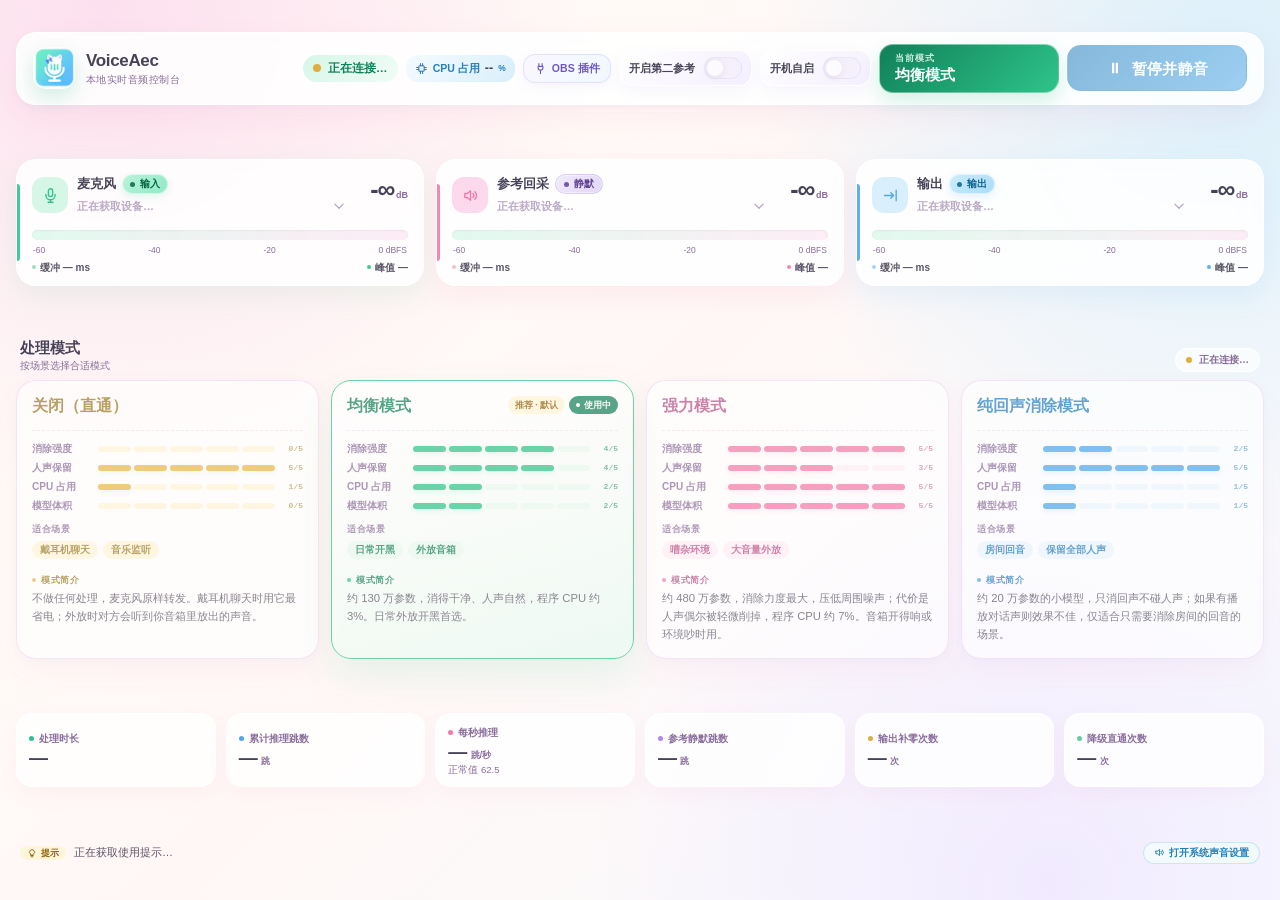
==== wwwroot/index.html @ 307e58ab "v0.4.5: 局域网访问面板 + 关于显示局域网地址 - HttpListener 优先绑定 http://+:<port>/，失败回退 localhost 并隐藏 LAN 地址 - 策略: 私有网" ====
<!DOCTYPE html>
<html lang="zh-CN">
<head>
<meta charset="UTF-8">
<meta name="viewport" content="width=device-width, initial-scale=1.0">
<meta name="color-scheme" content="light">
<meta name="voiceaec-token" content="__VOICEAEC_TOKEN__">
<title>VoiceAec</title>
<style>
  :root {
    --cream: #FFF9F2;
    --paper: #FFFFFF;
    --mint: #D6F7E8;
    --sky: #D9EFFB;
    --pink: #FCD9EC;
    --lemon: #FFF6D9;
    --lilac: #F0E8FF;
    --green: #2EC489;
    --green-deep: #11805A;
    --berry: #F27BA9;
    --berry-deep: #B94F86;
    --blue: #4FA8E8;
    --blue-deep: #247FBE;
    --violet: #A78BFA;
    --violet-deep: #6E56C9;
    --ink: #464257;
    --ink-soft: #5A5566;
    --muted: #8A6D9C;
    --line: rgba(223, 182, 218, .28);
    --shadow-soft: 0 12px 30px rgba(242, 123, 169, .09), 0 3px 10px rgba(79, 168, 232, .05);
    --shadow-hover: 0 20px 44px rgba(242, 123, 169, .16), 0 8px 18px rgba(79, 168, 232, .08);
    --mode-glow: rgba(242, 123, 169, .14);
    --radius: 20px;
  }

  *,
  *::before,
  *::after {
    box-sizing: border-box;
  }

  html {
    height: 100%;
  }

  body {
    min-height: 100vh;
    min-height: 100dvh;
    margin: 0;
    overflow: hidden;
    display: grid;
    place-items: center;
    font-family: -apple-system, BlinkMacSystemFont, "Segoe UI Variable", "Segoe UI", "PingFang SC", "Hiragino Sans GB", "Microsoft YaHei UI", "Microsoft YaHei", sans-serif;
    font-size: 13px;
    color: var(--ink);
    background:
      radial-gradient(circle at 8% 0%, rgba(252, 217, 236, .82), transparent 34%),
      radial-gradient(circle at 96% 8%, rgba(217, 239, 251, .92), transparent 32%),
      radial-gradient(circle at 82% 98%, rgba(240, 232, 255, .88), transparent 34%),
      linear-gradient(135deg, #FFFDF8 0%, #FFF7F6 48%, #F7FCFF 100%);
    -webkit-font-smoothing: antialiased;
    text-rendering: optimizeLegibility;
    scrollbar-color: var(--pink) var(--cream);
  }

  button {
    font: inherit;
    color: inherit;
  }

  ::selection {
    background: var(--pink);
    color: var(--ink);
  }

  ::-webkit-scrollbar {
    width: 10px;
  }

  ::-webkit-scrollbar-track {
    background: var(--cream);
  }

  ::-webkit-scrollbar-thumb {
    background: var(--pink);
    border: 2px solid var(--cream);
    border-radius: 999px;
  }

  svg.icon {
    width: 18px;
    height: 18px;
    fill: none;
    stroke: currentColor;
    stroke-width: 1.8;
    stroke-linecap: round;
    stroke-linejoin: round;
    flex: 0 0 auto;
  }

  .svg-sprite {
    position: absolute;
    width: 0;
    height: 0;
    overflow: hidden;
  }

  [hidden] {
    display: none !important;
  }

  .sr-only {
    position: absolute;
    width: 1px;
    height: 1px;
    padding: 0;
    margin: -1px;
    overflow: hidden;
    clip: rect(0, 0, 0, 0);
    white-space: nowrap;
    border: 0;
  }

  button:focus-visible {
    outline: 3px solid rgba(79, 168, 232, .35);
    outline-offset: 2px;
  }

  .app {
    position: relative;
    z-index: 1;
    width: min(1248px, calc(100vw - 32px));
    height: 100vh;
    height: min(100vh, 860px);
    height: min(100dvh, 860px);
    padding: 12px 0 16px;
    display: flex;
    flex-direction: column;
    justify-content: space-between;
    gap: 10px;
  }

  .topbar,
  .levels,
  .modes-section,
  .stats,
  .hint-bar {
    flex: 0 0 auto;
    font-size: 11px;
  }

  /* ── 顶部状态条 ───────────────────────────────────────────── */

  .topbar {
    min-height: 68px;
    display: flex;
    align-items: center;
    gap: 16px;
    padding: 11px 16px;
    border-radius: var(--radius);
    background: rgba(255, 255, 255, .87);
    border: 1px solid rgba(255, 255, 255, .96);
    box-shadow: var(--shadow-soft);
    backdrop-filter: blur(10px);
  }

  .brand {
    display: flex;
    align-items: center;
    gap: 11px;
    min-width: 255px;
    min-width: 0;
  }

  .brand-mark {
    width: 42px;
    height: 42px;
    border-radius: 13px;
    object-fit: contain;
    box-shadow: 0 8px 20px rgba(46, 196, 137, .23);
    flex: 0 0 auto;
    -webkit-user-drag: none;
  }

  .brand {
    padding: 4px 7px;
    margin: -4px -7px;
    border-radius: 14px;
    cursor: pointer;
    user-select: none;
    transition: background .2s ease, transform .2s ease, box-shadow .2s ease;
  }

  .brand:hover {
    background: rgba(255, 255, 255, .62);
    transform: translateY(-1px);
    box-shadow: 0 8px 18px rgba(242, 123, 169, .08);
  }

  .brand:active {
    transform: translateY(0) scale(.995);
  }

  .brand:focus-visible {
    outline: 2px solid rgba(79, 168, 232, .35);
    outline-offset: 2px;
  }

  .brand-copy {
    min-width: 0;
  }

  .brand-copy h1 {
    margin: 0;
    font-size: 17px;
    line-height: 1.22;
    font-weight: 800;
    letter-spacing: -.02em;
    color: var(--ink);
    white-space: nowrap;
  }

  .brand-copy p {
    margin: 2px 0 0;
    font-size: 9.5px;
    line-height: 1.2;
    letter-spacing: .05em;
    color: var(--muted);
    white-space: nowrap;
  }

  .top-status {
    margin-left: auto;
    display: flex;
    align-items: center;
    gap: 8px;
  }

  .run-state {
    display: inline-flex;
    align-items: center;
    gap: 7px;
    padding: 7px 10px;
    border-radius: 999px;
    background: linear-gradient(135deg, var(--mint), #F0FCF7);
    color: var(--green-deep);
    font-size: 11.5px;
    line-height: 1.2;
    font-weight: 700;
    letter-spacing: .01em;
    font-variant-numeric: tabular-nums;
    white-space: nowrap;
    transition: background .2s ease, color .2s ease;
  }

  .run-dot {
    width: 8px;
    height: 8px;
    border-radius: 50%;
    background: var(--green);
    box-shadow: 0 0 0 0 rgba(46, 196, 137, .28);
    animation: breathe 1.9s ease-in-out infinite;
    flex: 0 0 auto;
  }

  @keyframes breathe {
    0%, 100% {
      transform: scale(.86);
      box-shadow: 0 0 0 0 rgba(46, 196, 137, .3);
    }
    50% {
      transform: scale(1.04);
      box-shadow: 0 0 0 5px rgba(46, 196, 137, 0);
    }
  }

  .run-state.is-connecting .run-dot {
    background: #E0AE3E;
    animation-name: breathe-amber;
  }

  @keyframes breathe-amber {
    0%, 100% {
      transform: scale(.86);
      box-shadow: 0 0 0 0 rgba(224, 174, 62, .28);
    }
    50% {
      transform: scale(1.04);
      box-shadow: 0 0 0 5px rgba(224, 174, 62, 0);
    }
  }

  .run-state.is-offline {
    background: var(--pink);
    color: var(--berry-deep);
  }

  .run-state.is-offline .run-dot {
    background: var(--berry);
    animation: none;
    box-shadow: none;
  }

  html.is-background * {
    animation-play-state: paused !important;
  }

  .cpu-chip {
    display: inline-flex;
    align-items: center;
    gap: 5px;
    padding: 7px 9px;
    border-radius: 12px;
    background: linear-gradient(135deg, #F4FBFF, var(--sky));
    color: var(--blue-deep);
    font-size: 10.5px;
    line-height: 1;
    font-weight: 700;
    white-space: nowrap;
  }

  .cpu-chip .icon {
    width: 13px;
    height: 13px;
    stroke-width: 1.9;
  }

  .cpu-chip strong {
    font-size: 12.5px;
    line-height: 1;
    color: var(--ink);
    font-variant-numeric: tabular-nums;
  }

  .cpu-chip .cpu-unit {
    font-size: 8.5px;
    font-weight: 800;
    color: var(--blue-deep);
  }

  .top-switch {
    display: inline-flex;
    align-items: center;
    gap: 9px;
    flex: 0 0 auto;
    padding: 6px 9px;
    border-radius: 13px;
    border: 1px solid rgba(255, 255, 255, .95);
    background: linear-gradient(135deg, rgba(255, 255, 255, .9), rgba(240, 232, 255, .72));
    box-shadow: 0 5px 14px rgba(142, 124, 224, .08);
    transition: background .2s ease, box-shadow .2s ease, opacity .2s ease;
  }

  .top-switch[data-enabled="true"] {
    background: linear-gradient(135deg, #F2FCF7, var(--mint));
  }

  .top-switch.is-pending {
    opacity: .76;
  }

  .top-switch-label {
    color: var(--ink);
    font-size: 10.5px;
    line-height: 1.2;
    font-weight: 800;
    white-space: nowrap;
    transition: color .2s ease;
  }

  .top-switch[data-enabled="true"] .top-switch-label {
    color: var(--green-deep);
  }

  .toggle {
    position: relative;
    width: 38px;
    height: 22px;
    flex: 0 0 auto;
    padding: 0;
    border: 1px solid rgba(142, 124, 224, .18);
    border-radius: 999px;
    background: linear-gradient(135deg, #EAE4F3, #F7F3FA);
    cursor: pointer;
    -webkit-appearance: none;
    appearance: none;
    transition: background .2s ease, border-color .2s ease, box-shadow .2s ease, opacity .2s ease, transform .12s ease;
  }

  .toggle-thumb {
    position: absolute;
    top: 2px;
    left: 2px;
    width: 16px;
    height: 16px;
    border-radius: 50%;
    background: #FFFFFF;
    box-shadow: 0 2px 6px rgba(105, 88, 120, .18);
    transition: transform .2s cubic-bezier(.22, .8, .3, 1), background .2s ease;
  }

  .toggle[aria-checked="true"] {
    background: linear-gradient(135deg, var(--green), #6FDDB7);
    border-color: rgba(17, 128, 90, .24);
    box-shadow: 0 3px 9px rgba(46, 196, 137, .28);
  }

  .toggle[aria-checked="true"] .toggle-thumb {
    transform: translateX(16px);
  }

  .toggle:hover:not(:disabled) {
    border-color: rgba(46, 196, 137, .34);
    box-shadow: 0 3px 9px rgba(46, 196, 137, .16);
  }

  .toggle:active:not(:disabled) {
    transform: scale(.94);
  }

  .toggle:focus-visible {
    outline: 3px solid rgba(46, 196, 137, .26);
    outline-offset: 2px;
  }

  .toggle:disabled {
    opacity: .56;
    cursor: wait;
    box-shadow: none;
  }

  .app.is-paused .run-state:not(.is-offline) {
    background: linear-gradient(135deg, var(--lemon), #FFF9E8);
    color: #8A5E00;
  }

  .app.is-paused .run-state:not(.is-offline) .run-dot {
    background: #E0AE3E;
    animation: none;
    box-shadow: none;
  }

  .obs-top-btn {
    display: inline-flex;
    align-items: center;
    gap: 5px;
    flex: 0 0 auto;
    padding: 7px 10px;
    border: 1px solid rgba(142, 124, 224, .18);
    border-radius: 12px;
    background: linear-gradient(135deg, #FAF7FF, #EFF9FF);
    color: var(--violet-deep);
    font-size: 10.5px;
    line-height: 1;
    font-weight: 800;
    letter-spacing: .01em;
    white-space: nowrap;
    cursor: pointer;
    box-shadow: 0 4px 12px rgba(142, 124, 224, .08);
    transition: background .2s ease, border-color .2s ease, transform .2s ease, box-shadow .2s ease;
  }

  .obs-top-btn .icon {
    width: 13px;
    height: 13px;
    stroke-width: 2;
  }

  .obs-top-btn:hover {
    background: linear-gradient(135deg, #F2EAFF, #E3F4FF);
    border-color: rgba(142, 124, 224, .3);
    transform: translateY(-1px);
    box-shadow: 0 7px 16px rgba(142, 124, 224, .13);
  }

  .obs-top-btn:active {
    transform: translateY(0) scale(.985);
    box-shadow: 0 3px 8px rgba(142, 124, 224, .1);
  }

  .obs-top-btn:focus-visible {
    outline: 2px solid rgba(142, 124, 224, .35);
    outline-offset: 2px;
  }

  .pause-btn {
    display: inline-flex;
    align-items: center;
    justify-content: center;
    gap: 8px;
    flex: 0 0 auto;
    min-width: 180px;
    max-width: 218px;
    min-height: 46px;
    height: 46px;
    padding: 0 15px;
    border: 1px solid rgba(36, 127, 190, .34);
    border-radius: 14px;
    background: linear-gradient(135deg, #247FBE, #4FA8E8);
    color: #FFFFFF;
    font-size: 15px;
    line-height: 1;
    font-weight: 800;
    letter-spacing: .01em;
    white-space: nowrap;
    cursor: pointer;
    box-shadow: 0 8px 18px rgba(79, 168, 232, .22);
    transition: background .2s ease, border-color .2s ease, color .2s ease, transform .2s ease, box-shadow .2s ease, opacity .2s ease;
  }

  .pause-btn .icon {
    width: 18px;
    height: 18px;
    fill: currentColor;
    stroke: none;
  }

  .pause-btn:hover:not(:disabled) {
    background: linear-gradient(135deg, #2C8ACD, #68B9EF);
    border-color: rgba(36, 127, 190, .46);
    transform: translateY(-1px);
    box-shadow: 0 11px 24px rgba(79, 168, 232, .28);
  }

  .pause-btn:active:not(:disabled) {
    transform: translateY(0) scale(.985);
    box-shadow: 0 5px 12px rgba(79, 168, 232, .18);
  }

  .pause-btn:focus-visible {
    outline: 3px solid rgba(79, 168, 232, .32);
    outline-offset: 2px;
  }

  .pause-btn[aria-pressed="true"] {
    background: linear-gradient(135deg, #D99A2B, #F5D96A);
    border-color: #C08A1E;
    color: #5C3D00;
    box-shadow: 0 8px 18px rgba(224, 174, 62, .24);
  }

  .pause-btn[aria-pressed="true"]:hover:not(:disabled) {
    background: linear-gradient(135deg, #D08F1E, #F8E07E);
    border-color: #B27B12;
    box-shadow: 0 11px 24px rgba(224, 174, 62, .3);
  }

  .pause-btn:disabled {
    opacity: .55;
    cursor: wait;
    transform: none;
    box-shadow: none;
  }

  .mode-badge {
    position: relative;
    min-width: 180px;
    max-width: 218px;
    min-height: 46px;
    padding: 8px 29px 8px 15px;
    border-radius: 14px;
    display: flex;
    flex-direction: column;
    justify-content: center;
    border: 1px solid rgba(255, 255, 255, .4);
    box-shadow: 0 8px 18px rgba(46, 196, 137, .15);
    overflow: hidden;
    transition: background .25s ease, color .25s ease, box-shadow .25s ease;
  }

  .mode-badge[data-mode="off"] {
    background: linear-gradient(135deg, var(--mint), var(--lemon));
    color: var(--green-deep);
    box-shadow: 0 8px 18px rgba(46, 196, 137, .10);
  }

  .mode-badge[data-mode="v1.2"] {
    background: linear-gradient(135deg, #11805A, #2EC489);
    color: #FFFFFF;
    box-shadow: 0 8px 18px rgba(46, 196, 137, .20);
  }

  .mode-badge[data-mode="v1.3"] {
    background: linear-gradient(135deg, #B94F86, #F27BA9);
    color: #FFFFFF;
    box-shadow: 0 8px 18px rgba(242, 123, 169, .22);
  }

  .mode-badge[data-mode="v1.4"] {
    background: linear-gradient(135deg, #247FBE, #4FA8E8);
    color: #FFFFFF;
    box-shadow: 0 8px 18px rgba(79, 168, 232, .20);
  }

  .mode-badge-caption {
    display: block;
    font-size: 9px;
    line-height: 1.2;
    font-weight: 700;
    letter-spacing: .12em;
    opacity: .8;
  }

  .mode-badge strong {
    display: block;
    margin-top: 2px;
    font-size: 15px;
    line-height: 1.2;
    font-weight: 800;
    white-space: nowrap;
    overflow: hidden;
    text-overflow: ellipsis;
  }

  .mode-badge.is-busy::after {
    content: "";
    position: absolute;
    right: 11px;
    top: 50%;
    width: 10px;
    height: 10px;
    margin-top: -6px;
    border: 2px solid currentColor;
    border-right-color: transparent;
    border-radius: 50%;
    opacity: .85;
    animation: spin .8s linear infinite;
  }

  @keyframes spin {
    to {
      transform: rotate(360deg);
    }
  }

  /* ── 三路电平 ─────────────────────────────────────────────── */

  .levels {
    display: flex;
    flex-direction: column;
    gap: 10px;
  }

  .level-grid {
    display: grid;
    grid-template-columns: repeat(3, minmax(0, 1fr));
    gap: 12px;
  }

  .level-grid.is-four-up {
    grid-template-columns: repeat(4, minmax(0, 1fr));
  }

  .level-card {
    position: relative;
    min-width: 0;
    overflow: hidden;
    padding: 14px 15px 11px;
    border-radius: var(--radius);
    background: rgba(255, 255, 255, .86);
    border: 1px solid rgba(255, 255, 255, .95);
    backdrop-filter: blur(10px);
  }

  .level-card::before {
    content: "";
    position: absolute;
    left: 0;
    top: 19%;
    bottom: 19%;
    width: 3px;
    border-radius: 0 99px 99px 0;
    background: var(--level-accent, var(--green));
    opacity: .9;
  }

  .level-card[data-level="mic"] {
    --level-accent: var(--green);
    --level-soft: var(--mint);
    box-shadow: 0 10px 28px rgba(46, 196, 137, .10);
  }

  .level-card[data-level="ref"] {
    --level-accent: var(--berry);
    --level-soft: var(--pink);
    box-shadow: 0 10px 28px rgba(242, 123, 169, .11);
  }

  .level-card[data-level="out"] {
    --level-accent: var(--blue);
    --level-soft: var(--sky);
    box-shadow: 0 10px 28px rgba(79, 168, 232, .10);
  }

  .level-card[data-level="ref2"] {
    --level-accent: var(--berry);
    --level-soft: var(--pink);
    box-shadow: 0 10px 28px rgba(242, 123, 169, .11);
  }

  .level-top {
    display: flex;
    align-items: flex-start;
    justify-content: space-between;
    gap: 12px;
  }

  .level-identity {
    display: flex;
    align-items: center;
    gap: 9px;
    min-width: 0;
    flex: 1 1 auto;
  }

  .level-icon {
    width: 36px;
    height: 36px;
    border-radius: 12px;
    display: grid;
    place-items: center;
    background: var(--level-soft, var(--mint));
    color: var(--level-accent, var(--green-deep));
    flex: 0 0 auto;
  }

  .level-icon .icon {
    width: 17px;
    height: 17px;
    stroke-width: 1.9;
  }

  .level-copy {
    min-width: 0;
    flex: 1 1 auto;
  }

  .level-heading {
    display: flex;
    align-items: center;
    gap: 6px;
    min-width: 0;
  }

  .level-heading h2 {
    margin: 0;
    font-size: 12.5px;
    line-height: 1.3;
    font-weight: 800;
    color: var(--ink);
    white-space: nowrap;
  }

  .role-chip {
    display: inline-flex;
    align-items: center;
    gap: 5px;
    height: 20px;
    padding: 0 8px;
    border-radius: 999px;
    background: var(--level-soft, var(--mint));
    color: var(--level-accent, var(--green-deep));
    font-size: 10px;
    line-height: 1;
    font-weight: 800;
    letter-spacing: .02em;
    flex: 0 0 auto;
    box-shadow: inset 0 0 0 1px rgba(255, 255, 255, .5);
  }

  .role-chip::before {
    content: "";
    width: 5px;
    height: 5px;
    border-radius: 50%;
    background: currentColor;
    opacity: .85;
    flex: 0 0 auto;
  }

  .role-chip[data-tone="out"] {
    background: linear-gradient(135deg, #CDEDFD, #A7DCF8);
    color: #0F628F;
    box-shadow: inset 0 0 0 1px rgba(255, 255, 255, .55), 0 3px 8px rgba(79, 168, 232, .15);
  }

  .role-chip[data-tone="mic"] {
    background: linear-gradient(135deg, #BAF4DD, #8FE8C6);
    color: #086546;
    box-shadow: inset 0 0 0 1px rgba(255, 255, 255, .55), 0 3px 8px rgba(46, 196, 137, .14);
  }

  .device-btn {
    display: flex;
    align-items: center;
    gap: 5px;
    width: 100%;
    margin: 2px 0 0 -5px;
    padding: 1px 5px;
    border: 0;
    border-radius: 8px;
    background: transparent;
    color: var(--muted);
    font: inherit;
    font-size: 11px;
    line-height: 1.35;
    font-weight: 600;
    text-align: left;
    cursor: pointer;
    transition: background .2s ease, color .2s ease, transform .12s ease, opacity .2s ease;
  }

  .device-btn:hover:not(:disabled),
  .device-btn[aria-expanded="true"] {
    background: var(--level-soft);
    color: var(--ink-soft);
  }

  .device-btn:hover:not(:disabled) .device-caret,
  .device-btn[aria-expanded="true"] .device-caret {
    color: var(--level-accent);
  }

  .device-btn[aria-expanded="true"] .device-caret {
    transform: rotate(180deg);
  }

  .device-btn:active:not(:disabled) {
    transform: scale(.99);
  }

  .device-btn:focus-visible {
    outline: 2px solid rgba(79, 168, 232, .38);
    outline-offset: 1px;
  }

  .device-btn:disabled {
    opacity: .58;
    cursor: wait;
  }

  .device-btn.is-busy {
    opacity: 1;
    background: var(--level-soft);
    color: var(--ink-soft);
    cursor: progress;
  }

  .device-btn.is-busy .device-caret {
    display: none;
  }

  .device-btn.is-busy::after {
    content: "";
    width: 10px;
    height: 10px;
    flex: 0 0 auto;
    border: 1.6px solid var(--level-accent);
    border-right-color: transparent;
    border-radius: 50%;
    opacity: .9;
    animation: spin .8s linear infinite;
  }

  .device-caret {
    width: 12px;
    height: 12px;
    flex: 0 0 auto;
    color: var(--muted);
    stroke-width: 2.2;
    transition: transform .2s ease, color .2s ease;
  }

  .device-name {
    display: block;
    flex: 1 1 auto;
    min-width: 0;
    margin: 0;
    font-size: 11px;
    line-height: 1.35;
    color: currentColor;
    white-space: nowrap;
    overflow: hidden;
    text-overflow: ellipsis;
  }

  .status-pill {
    display: inline-flex;
    align-items: center;
    gap: 5px;
    height: 20px;
    padding: 0 8px;
    border-radius: 999px;
    font-size: 10px;
    line-height: 1;
    font-weight: 800;
    letter-spacing: .02em;
    white-space: nowrap;
    flex: 0 0 auto;
    transition: background .2s ease, color .2s ease, box-shadow .2s ease;
  }

  .status-pill::before {
    content: "";
    width: 5px;
    height: 5px;
    border-radius: 50%;
    background: currentColor;
    opacity: .85;
  }

  .status-pill[data-active="true"] {
    background: linear-gradient(135deg, #C94F80, #A94473);
    color: #FFFFFF;
    box-shadow: 0 4px 10px rgba(169, 68, 115, .24);
  }

  .status-pill[data-active="false"] {
    background: linear-gradient(135deg, #F1EAFB, #E3D6F7);
    color: #5F428F;
    border: 1px solid rgba(110, 86, 201, .14);
    box-shadow: inset 0 0 0 1px rgba(255, 255, 255, .4);
  }

  .level-reading {
    display: inline-flex;
    align-items: baseline;
    gap: 2px;
    padding-top: 3px;
    flex: 0 0 auto;
  }

  .db-value {
    font-size: 25px;
    line-height: 1;
    font-weight: 800;
    letter-spacing: -.05em;
    color: var(--ink);
    font-variant-numeric: tabular-nums;
    transition: color .2s ease;
  }

  .db-value.is-silent {
    color: var(--muted);
    font-size: 21px;
    letter-spacing: 0;
  }

  .db-unit {
    font-size: 9px;
    line-height: 1;
    font-weight: 700;
    color: var(--muted);
  }

  .meter {
    position: relative;
    height: 14px;
    margin-top: 12px;
  }

  .meter-track {
    position: absolute;
    inset: 2px 0;
    border-radius: 999px;
    overflow: hidden;
    background: linear-gradient(90deg, rgba(214, 247, 232, .72), rgba(252, 217, 236, .48));
    box-shadow: inset 0 1px 2px rgba(90, 85, 102, .08);
  }

  .meter-fill {
    display: block;
    width: 0;
    height: 100%;
    border-radius: inherit;
    transition: width .28s cubic-bezier(.22, .8, .3, 1);
  }

  .fill-mic {
    background: linear-gradient(90deg, #2EC489 0%, #63DDB0 62%, #F5D96A 100%);
  }

  .fill-ref {
    background: linear-gradient(90deg, #F27BA9 0%, #FF9FC4 70%, #FFD3E4 100%);
  }

  .fill-out {
    background: linear-gradient(90deg, #4FA8E8 0%, #7EC6F5 68%, #B9E5FF 100%);
  }

  .peak-mark {
    position: absolute;
    top: 0;
    bottom: 0;
    left: 0;
    width: 2px;
    border-radius: 2px;
    background: var(--level-accent, var(--green));
    box-shadow: 0 0 0 1px rgba(255, 255, 255, .94);
    opacity: 0;
    transform: translateX(-50%);
    transition: left .25s linear, opacity .15s ease;
    pointer-events: none;
  }

  .peak-mark.is-visible {
    opacity: .82;
  }

  .level-foot {
    display: flex;
    align-items: center;
    justify-content: space-between;
    gap: 8px;
    margin-top: 5px;
    font-size: 10px;
    line-height: 1.3;
    color: var(--muted);
  }

  .meter-ticks {
    display: flex;
    align-items: center;
    justify-content: space-between;
    gap: 6px;
    margin-top: 3px;
    padding: 0 1px;
    color: var(--muted);
    font-size: 8.5px;
    line-height: 1.2;
    font-variant-numeric: tabular-nums;
    white-space: nowrap;
  }

  .level-stat {
    display: inline-flex;
    align-items: center;
    gap: 4px;
    min-width: 0;
    color: var(--ink-soft);
    font-size: 10px;
    font-weight: 600;
  }

  .level-stat-dot {
    width: 4px;
    height: 4px;
    border-radius: 50%;
    background: var(--level-accent, var(--green));
    opacity: .5;
    flex: 0 0 auto;
  }

  .level-stat.peak .level-stat-dot {
    opacity: .9;
  }

  .buffer-text {
    font-variant-numeric: tabular-nums;
    white-space: nowrap;
  }

  .peak-text {
    color: var(--ink-soft);
    font-weight: 700;
    font-variant-numeric: tabular-nums;
    white-space: nowrap;
  }

  /* ── 第二参考（噪声参考） ─────────────────────────────────── */

  .ref2-note {
    margin: 7px 0 0;
    font-size: 9.3px;
    line-height: 1.45;
    color: var(--muted);
  }

  .ref2-off-hint {
    color: var(--muted);
    font-size: 9.5px;
    line-height: 1.2;
    white-space: nowrap;
    flex: 0 0 auto;
    text-align: right;
  }

  .ref2-card:not([hidden]) {
    animation: ref2-card-in .22s ease-out;
  }

  @keyframes ref2-card-in {
    from {
      opacity: .55;
      transform: translateY(6px);
    }
    to {
      opacity: 1;
      transform: translateY(0);
    }
  }

  /* ── 处理模式 ─────────────────────────────────────────────── */

  .modes-section {
    display: flex;
    flex-direction: column;
    gap: 8px;
    min-height: 0;
  }

  .section-head {
    display: flex;
    align-items: flex-end;
    justify-content: space-between;
    gap: 16px;
    padding: 0 4px;
  }

  .section-heading h2 {
    margin: 0;
    font-size: 14.5px;
    line-height: 1.2;
    font-weight: 800;
    letter-spacing: -.01em;
    color: var(--ink);
  }

  .section-heading p {
    margin: 2px 0 0;
    font-size: 10px;
    line-height: 1.25;
    color: var(--muted);
  }

  .switch-state {
    display: inline-flex;
    align-items: center;
    gap: 7px;
    padding: 5px 10px;
    border-radius: 999px;
    background: rgba(255, 255, 255, .64);
    border: 1px solid rgba(255, 255, 255, .92);
    color: var(--muted);
    font-size: 10px;
    line-height: 1.2;
    font-weight: 650;
    white-space: nowrap;
    transition: background .2s ease, color .2s ease, border-color .2s ease;
  }

  .switch-dot {
    width: 6px;
    height: 6px;
    border-radius: 50%;
    background: #A9DCC8;
    flex: 0 0 auto;
  }

  .switch-state.is-waiting {
    color: var(--muted);
  }

  .switch-state.is-waiting .switch-dot {
    background: #E0AE3E;
    animation: pulse-soft 1.2s ease-in-out infinite;
  }

  .switch-state.is-busy {
    background: var(--pink);
    color: var(--berry-deep);
    border-color: #FBC9E1;
  }

  .switch-state.is-busy .switch-dot {
    background: var(--berry);
    animation: pulse-soft .85s ease-in-out infinite;
  }

  @keyframes pulse-soft {
    0%, 100% {
      opacity: 1;
      transform: scale(1);
    }
    50% {
      opacity: .42;
      transform: scale(.78);
    }
  }

  .mode-grid {
    display: grid;
    grid-template-columns: repeat(4, minmax(0, 1fr));
    gap: 12px;
    min-height: 0;
  }

  .mode-card {
    position: relative;
    min-width: 0;
    display: flex;
    flex-direction: column;
    align-items: stretch;
    padding: 15px 15px 14px;
    border: 1.5px solid rgba(232, 191, 235, .55);
    border-radius: var(--radius);
    background: rgba(255, 255, 255, .87);
    box-shadow: var(--shadow-soft);
    color: var(--ink);
    text-align: left;
    cursor: pointer;
    overflow: hidden;
    -webkit-appearance: none;
    appearance: none;
    user-select: none;
    transition: transform .2s ease, box-shadow .2s ease, border-color .2s ease, background .2s ease, opacity .2s ease;
  }

  .mode-card[data-mode="off"] {
    --mode-accent: #E8B84B;
    --mode-deep: #9A7B24;
    --mode-soft: #FFF6D9;
    --mode-glow: rgba(46, 196, 137, .13);
  }

  .mode-card[data-mode="v1.2"] {
    --mode-accent: #2EC489;
    --mode-deep: #11805A;
    --mode-soft: #E7FAF1;
    --mode-glow: rgba(46, 196, 137, .17);
  }

  .mode-card[data-mode="v1.3"] {
    --mode-accent: #F27BA9;
    --mode-deep: #B94F86;
    --mode-soft: #FFF0F7;
    --mode-glow: rgba(242, 123, 169, .18);
  }

  .mode-card[data-mode="v1.4"] {
    --mode-accent: #4FA8E8;
    --mode-deep: #247FBE;
    --mode-soft: #EDF7FE;
    --mode-glow: rgba(79, 168, 232, .18);
  }

  .mode-card:hover:not(:disabled) {
    transform: translateY(-3px);
    box-shadow: var(--shadow-hover);
  }

  .mode-card:active:not(:disabled) {
    transform: translateY(-1px) scale(.997);
  }

  .mode-card:focus-visible {
    outline: none;
    box-shadow: 0 0 0 4px rgba(79, 168, 232, .18), var(--shadow-hover);
  }

  .mode-card.is-current {
    background: linear-gradient(165deg, #FFFFFF 18%, var(--mode-soft) 100%);
    border-color: var(--mode-accent);
    box-shadow: 0 16px 38px var(--mode-glow);
  }

  .mode-card:disabled {
    cursor: not-allowed;
  }

  .mode-grid.is-locked:not(.is-busy) .mode-card {
    opacity: .7;
  }

  .mode-grid.is-busy .mode-card {
    opacity: .58;
  }

  .mode-grid.is-busy .mode-card.is-pending {
    opacity: 1;
    border-color: var(--mode-accent);
    box-shadow: 0 16px 38px var(--mode-glow);
  }

  .mode-card.is-unavailable {
    background: #FFFDF9;
    border-color: rgba(242, 123, 169, .22);
    border-style: dashed;
  }

  .mode-card.is-unavailable .mode-title-wrap,
  .mode-card.is-unavailable .metrics,
  .mode-card.is-unavailable .mode-fit,
  .mode-card.is-unavailable .why {
    opacity: .42;
  }

  .mode-card.is-unavailable .badge-recommend,
  .mode-card.is-unavailable .badge-current {
    opacity: .45;
  }

  .mode-top {
    display: flex;
    align-items: flex-start;
    justify-content: space-between;
    gap: 8px;
    min-width: 0;
  }

  .mode-title-wrap {
    display: block;
    min-width: 0;
    flex: 1 1 auto;
  }

  .mode-name {
    display: block;
    margin-top: 0;
    font-size: 15.5px;
    line-height: 1.3;
    font-weight: 800;
    color: var(--mode-deep, var(--green-deep));
    white-space: nowrap;
    overflow: hidden;
    text-overflow: ellipsis;
  }

  .mode-badges {
    display: flex;
    flex-wrap: wrap;
    align-items: flex-start;
    justify-content: flex-end;
    gap: 4px;
    max-width: 128px;
    flex: 0 0 auto;
  }

  .badge {
    display: inline-flex;
    align-items: center;
    height: 18px;
    padding: 0 7px;
    border-radius: 999px;
    font-size: 8.5px;
    line-height: 1;
    font-weight: 800;
    white-space: nowrap;
  }

  .badge-current {
    background: var(--mode-deep, var(--green-deep));
    color: #FFFFFF;
  }

  .badge-current::before {
    content: "";
    width: 4px;
    height: 4px;
    margin-right: 4px;
    border-radius: 50%;
    background: currentColor;
  }

  .badge-recommend {
    background: var(--lemon);
    color: #8A5E00;
  }

  .badge-missing {
    background: var(--pink);
    color: var(--berry-deep);
  }

  .badge-switching {
    background: var(--lilac);
    color: var(--violet-deep);
  }

  .metrics {
    display: flex;
    flex-direction: column;
    gap: 7px;
    margin-top: 14px;
    padding-top: 12px;
    border-top: 1px dashed rgba(223, 182, 218, .38);
  }

  .metric {
    display: grid;
    grid-template-columns: 58px minmax(0, 1fr) 20px;
    align-items: center;
    gap: 8px;
  }

  .metric-label {
    display: block;
    font-size: 10px;
    line-height: 1.2;
    color: var(--muted);
    font-weight: 650;
    white-space: nowrap;
  }

  .metric-cells {
    display: grid;
    grid-template-columns: repeat(5, minmax(0, 1fr));
    gap: 3px;
  }

  .metric-cell {
    display: block;
    height: 6px;
    border-radius: 999px;
    background: var(--mode-soft, var(--mint));
  }

  .metric-cell.on {
    background: var(--mode-accent, var(--green));
    box-shadow: 0 2px 5px var(--mode-glow);
  }

  .metric-score {
    display: block;
    font-family: "Cascadia Mono", "SFMono-Regular", Consolas, "Liberation Mono", monospace;
    font-size: 8px;
    line-height: 1;
    font-weight: 700;
    color: var(--mode-deep, var(--green-deep));
    text-align: right;
    opacity: .7;
  }

  .mode-fit {
    display: flex;
    flex-direction: column;
    gap: 6px;
    margin-top: 12px;
  }

  .fit-label {
    display: inline-flex;
    align-items: center;
    font-size: 8.5px;
    line-height: 1.2;
    font-weight: 800;
    letter-spacing: .08em;
    color: var(--muted);
  }

  .fit-tags {
    display: flex;
    flex-wrap: wrap;
    gap: 5px;
  }

  .fit-tag {
    display: inline-flex;
    align-items: center;
    height: 18px;
    padding: 0 8px;
    border-radius: 999px;
    background: var(--mode-soft, var(--mint));
    color: var(--mode-deep, var(--green-deep));
    font-size: 9.5px;
    line-height: 1;
    font-weight: 700;
    white-space: nowrap;
  }

  .why {
    display: flex;
    flex-direction: column;
    margin-top: 0;
    padding-top: 16px;
    align-self: stretch;
  }

  .why-label {
    display: inline-flex;
    align-items: center;
    gap: 5px;
    font-size: 8.5px;
    line-height: 1.2;
    font-weight: 800;
    letter-spacing: .08em;
    color: var(--mode-deep, var(--green-deep));
  }

  .why-label::before {
    content: "";
    width: 4px;
    height: 4px;
    border-radius: 50%;
    background: var(--mode-accent, var(--green));
  }

  .why-copy {
    display: block;
    margin-top: 4px;
    min-height: calc(3 * 1.62em);
    min-height: 3lh;
    font-size: 11.3px;
    line-height: 1.62;
    color: var(--ink-soft);
  }

  /* ── 底部统计 ─────────────────────────────────────────────── */

  .stats {
    display: grid;
    grid-template-columns: repeat(6, minmax(0, 1fr));
    gap: 10px;
  }

  .stat-card {
    min-width: 0;
    min-height: 74px;
    display: flex;
    flex-direction: column;
    justify-content: center;
    padding: 10px 12px 9px;
    border-radius: 16px;
    background: rgba(255, 255, 255, .8);
    border: 1px solid rgba(255, 255, 255, .92);
    box-shadow: 0 8px 20px rgba(242, 123, 169, .06);
    overflow: hidden;
    transition: background .2s ease, border-color .2s ease, box-shadow .2s ease;
  }

  .stat-card:nth-child(1) {
    --stat-dot: var(--green);
  }

  .stat-card:nth-child(2) {
    --stat-dot: var(--blue);
  }

  .stat-card:nth-child(3) {
    --stat-dot: var(--berry);
  }

  .stat-card:nth-child(4) {
    --stat-dot: var(--violet);
  }

  .stat-card:nth-child(5) {
    --stat-dot: #E0AE3E;
  }

  .stat-card:nth-child(6) {
    --stat-dot: #64CDA8;
  }

  .stat-label {
    display: flex;
    align-items: center;
    gap: 5px;
    font-size: 10px;
    line-height: 1.2;
    font-weight: 650;
    color: var(--muted);
    white-space: nowrap;
  }

  .stat-label::before {
    content: "";
    width: 5px;
    height: 5px;
    border-radius: 50%;
    background: var(--stat-dot, var(--mint));
    flex: 0 0 auto;
  }

  .stat-value-row {
    display: flex;
    align-items: baseline;
    gap: 4px;
    min-width: 0;
    margin-top: 2px;
  }

  .stat-value {
    font-size: 19px;
    line-height: 1.15;
    font-weight: 800;
    letter-spacing: -.03em;
    color: var(--ink);
    font-variant-numeric: tabular-nums;
    white-space: nowrap;
  }

  .stat-unit {
    font-size: 8.5px;
    line-height: 1.1;
    font-weight: 650;
    color: var(--muted);
    white-space: nowrap;
  }

  .stat-note {
    display: block;
    margin-top: 1px;
    font-size: 9.5px;
    line-height: 1.2;
    color: var(--muted);
    white-space: nowrap;
  }

  .stat-card.is-warn {
    background: linear-gradient(135deg, #FFF8FB, var(--pink));
    border-color: #FBC9E1;
    box-shadow: 0 10px 24px rgba(242, 123, 169, .17);
  }

  .stat-card.is-warn .stat-value,
  .stat-card.is-warn .stat-label,
  .stat-card.is-warn .stat-note {
    color: var(--berry-deep);
  }

  .stat-card.is-warn .stat-label::before {
    background: var(--berry);
    box-shadow: 0 0 0 3px rgba(242, 123, 169, .12);
  }

  .stat-card.is-warn .stat-note {
    font-weight: 800;
  }

  .hint-bar {
    min-height: 22px;
    display: flex;
    align-items: center;
    gap: 8px;
    padding: 0 4px;
    min-width: 0;
    color: var(--muted);
    font-size: 11px;
  }

  .hint-pill {
    display: inline-flex;
    align-items: center;
    gap: 4px;
    padding: 2px 7px;
    border-radius: 999px;
    background: var(--lemon);
    color: #8A5E00;
    font-size: 8.5px;
    line-height: 1.2;
    font-weight: 800;
    white-space: nowrap;
    flex: 0 0 auto;
  }

  .hint-pill .icon {
    width: 10px;
    height: 10px;
    stroke-width: 2;
  }

  .hint-bar p {
    margin: 0;
    min-width: 0;
    flex: 1 1 auto;
    color: var(--ink-soft);
    white-space: nowrap;
    overflow: hidden;
    text-overflow: ellipsis;
  }

  .hint-action {
    display: inline-flex;
    align-items: center;
    gap: 4px;
    flex: 0 0 auto;
    padding: 4px 10px;
    border: 1px solid rgba(79, 168, 232, .24);
    border-radius: 999px;
    background: linear-gradient(135deg, #F4FAFF, #F0FAF6);
    color: var(--blue-deep);
    font: inherit;
    font-size: 10px;
    line-height: 1.2;
    font-weight: 800;
    white-space: nowrap;
    cursor: pointer;
    transition: background .2s ease, border-color .2s ease, transform .2s ease, box-shadow .2s ease;
  }

  .hint-action .icon {
    width: 11px;
    height: 11px;
    stroke-width: 2;
  }

  .hint-action:hover {
    background: linear-gradient(135deg, #E9F4FF, #E4F8F0);
    border-color: rgba(79, 168, 232, .4);
    transform: translateY(-1px);
    box-shadow: 0 5px 12px rgba(79, 168, 232, .12);
  }

  .hint-action:active {
    transform: translateY(0);
  }

  .hint-action:focus-visible {
    outline: 2px solid rgba(79, 168, 232, .35);
    outline-offset: 2px;
  }

  /* ── 虚拟声卡引导 ─────────────────────────────────────────── */

  .cable-banner {
    display: flex;
    align-items: center;
    gap: 12px;
    flex-wrap: wrap;
    margin: 6px 0 2px;
    padding: 12px 16px;
    border: 1.5px solid rgba(232, 184, 75, .55);
    border-radius: 16px;
    background: linear-gradient(135deg, #FFF9E9, #FFF2F4 58%, #F1FBFF);
    box-shadow: 0 10px 24px rgba(232, 184, 75, .14);
  }

  .cable-banner[hidden] {
    display: none;
  }

  .cable-icon {
    width: 38px;
    height: 38px;
    border-radius: 13px;
    display: grid;
    place-items: center;
    flex: 0 0 auto;
    color: #9A7B24;
    background: linear-gradient(135deg, #FFF6D9, #FFEDD9);
    box-shadow: inset 0 1px 0 rgba(255, 255, 255, .9);
  }

  .cable-icon .icon {
    width: 19px;
    height: 19px;
    stroke-width: 1.9;
  }

  .cable-copy {
    flex: 1 1 320px;
    min-width: 0;
  }

  .cable-copy strong {
    display: block;
    color: #8A5E00;
    font-size: 12.5px;
    font-weight: 800;
    letter-spacing: -.01em;
  }

  .cable-copy p {
    margin: 3px 0 0;
    color: var(--ink-soft);
    font-size: 10.5px;
    line-height: 1.55;
  }

  .cable-copy .cable-note {
    color: var(--green-deep);
    font-weight: 700;
  }

  .cable-actions {
    display: flex;
    align-items: center;
    gap: 8px;
    flex: 0 0 auto;
    flex-wrap: wrap;
  }

  .cable-install {
    display: inline-flex;
    align-items: center;
    justify-content: center;
    padding: 9px 15px;
    border: 1px solid rgba(232, 184, 75, .5);
    border-radius: 999px;
    background: linear-gradient(135deg, #F6C24A, #F2A83C);
    color: #4A3500;
    font: inherit;
    font-size: 11px;
    font-weight: 800;
    white-space: nowrap;
    cursor: pointer;
    box-shadow: 0 8px 18px rgba(232, 184, 75, .28);
    transition: transform .2s ease, box-shadow .2s ease, filter .2s ease;
  }

  .cable-install:hover:not(:disabled) {
    transform: translateY(-1px);
    box-shadow: 0 12px 24px rgba(232, 184, 75, .34);
    filter: brightness(1.03);
  }

  .cable-install:active:not(:disabled) {
    transform: translateY(0) scale(.99);
  }

  .cable-install:disabled {
    cursor: progress;
    opacity: .72;
    box-shadow: none;
  }

  .cable-install:focus-visible,
  .cable-link:focus-visible,
  .cable-recheck:focus-visible {
    outline: 2px solid rgba(232, 184, 75, .55);
    outline-offset: 2px;
  }

  .cable-link,
  .cable-recheck {
    display: inline-flex;
    align-items: center;
    justify-content: center;
    padding: 8px 12px;
    border: 1px solid rgba(142, 124, 224, .2);
    border-radius: 999px;
    background: rgba(255, 255, 255, .8);
    color: var(--violet-deep);
    font: inherit;
    font-size: 10.5px;
    font-weight: 800;
    text-decoration: none;
    white-space: nowrap;
    cursor: pointer;
    transition: background .2s ease, border-color .2s ease, transform .2s ease;
  }

  .cable-link:hover,
  .cable-recheck:hover:not(:disabled) {
    background: #FFFFFF;
    border-color: rgba(142, 124, 224, .34);
    transform: translateY(-1px);
  }

  .cable-recheck:disabled {
    cursor: progress;
    opacity: .6;
  }

  /* ── OBS 插件设置 ─────────────────────────────────────────── */

  .obs-dialog {
    width: min(560px, calc(100vw - 40px));
    max-height: calc(100dvh - 40px);
    padding: 24px 26px 22px;
    border: 1px solid rgba(255, 255, 255, .96);
    border-radius: 24px;
    background: linear-gradient(160deg, #FFFDFC, #F8F6FF);
    color: var(--ink);
    box-shadow: 0 30px 70px rgba(142, 124, 224, .16), 0 10px 24px rgba(79, 168, 232, .08);
    overflow-y: auto;
  }

  .obs-dialog::backdrop {
    background: rgba(70, 66, 87, .24);
    backdrop-filter: blur(5px);
  }

  .obs-dialog[open] {
    animation: obs-dialog-in .2s ease-out;
  }

  @keyframes obs-dialog-in {
    from {
      opacity: .7;
      transform: translateY(8px) scale(.985);
    }
    to {
      opacity: 1;
      transform: translateY(0) scale(1);
    }
  }

  .obs-dialog-head {
    display: flex;
    align-items: center;
    justify-content: space-between;
    gap: 12px;
  }

  .obs-title-wrap {
    display: flex;
    align-items: center;
    gap: 10px;
    min-width: 0;
  }

  .obs-title-icon {
    width: 38px;
    height: 38px;
    border-radius: 13px;
    display: grid;
    place-items: center;
    background: linear-gradient(135deg, var(--lilac), var(--sky));
    color: var(--violet-deep);
    box-shadow: inset 0 1px 0 rgba(255, 255, 255, .8);
    flex: 0 0 auto;
  }

  .obs-title-icon .icon {
    width: 18px;
    height: 18px;
    stroke-width: 1.9;
  }

  .obs-dialog h2 {
    margin: 0;
    font-size: 19px;
    line-height: 1.3;
    font-weight: 800;
    letter-spacing: -.02em;
    color: var(--ink);
  }

  .obs-close {
    display: inline-flex;
    align-items: center;
    gap: 4px;
    flex: 0 0 auto;
    padding: 6px 11px;
    border: 1px solid rgba(142, 124, 224, .16);
    border-radius: 999px;
    background: linear-gradient(135deg, #F8F4FF, #EDF8FF);
    color: var(--violet-deep);
    font-size: 10.5px;
    line-height: 1.2;
    font-weight: 800;
    cursor: pointer;
    transition: background .2s ease, border-color .2s ease, transform .2s ease, box-shadow .2s ease;
  }

  .obs-close:hover {
    background: linear-gradient(135deg, #F1EAFF, #E1F4FF);
    border-color: rgba(142, 124, 224, .26);
    transform: translateY(-1px);
    box-shadow: 0 5px 12px rgba(142, 124, 224, .1);
  }

  .obs-dialog p {
    margin: 9px 0 0;
    color: var(--ink-soft);
    font-size: 11.5px;
    line-height: 1.7;
  }

  .obs-plugin-state {
    margin-top: 12px !important;
    padding: 10px 12px;
    border: 1px solid rgba(255, 255, 255, .85);
    border-radius: 12px;
    background: linear-gradient(135deg, rgba(214, 247, 232, .62), rgba(217, 239, 251, .62));
    color: var(--ink-soft);
    font-size: 11px;
    line-height: 1.55;
    font-weight: 600;
  }

  .obs-plugin-target {
    margin-top: 6px !important;
    color: var(--muted);
    font-size: 10px;
    overflow-wrap: anywhere;
  }

  .obs-actions {
    display: flex;
    flex-wrap: wrap;
    gap: 8px;
    margin-top: 18px;
  }

  .obs-actions button {
    display: inline-flex;
    align-items: center;
    justify-content: center;
    gap: 5px;
    padding: 8px 13px;
    border: 1px solid rgba(142, 124, 224, .14);
    border-radius: 10px;
    background: linear-gradient(135deg, #F7F3FF, #EDF8FF);
    color: var(--violet-deep);
    font: inherit;
    font-size: 10.5px;
    line-height: 1.2;
    font-weight: 800;
    cursor: pointer;
    transition: transform .2s ease, box-shadow .2s ease, background .2s ease, opacity .2s ease;
  }

  .obs-actions .obs-install {
    background: linear-gradient(135deg, #11805A, #2EC489);
    border-color: rgba(17, 128, 90, .24);
    color: #FFFFFF;
    box-shadow: 0 6px 14px rgba(46, 196, 137, .2);
  }

  .obs-actions button:hover:not(:disabled) {
    transform: translateY(-1px);
    box-shadow: 0 7px 16px rgba(142, 124, 224, .13);
  }

  .obs-actions .obs-install:hover:not(:disabled) {
    background: linear-gradient(135deg, #0F7452, #2EC489);
    box-shadow: 0 8px 18px rgba(46, 196, 137, .26);
  }

  .obs-actions button:disabled {
    opacity: .5;
    cursor: default;
    transform: none;
    box-shadow: none;
  }

  /* ── 设备选择浮层 ─────────────────────────────────────────── */

  .device-menu {
    position: fixed;
    left: 0;
    top: 0;
    z-index: 110;
    width: 340px;
    max-width: calc(100vw - 24px);
    padding: 10px;
    border-radius: 18px;
    background: rgba(255, 255, 255, .97);
    border: 1px solid rgba(255, 255, 255, .98);
    box-shadow: 0 26px 60px rgba(70, 66, 87, .15), 0 8px 22px rgba(242, 123, 169, .11);
    backdrop-filter: blur(16px) saturate(1.06);
    opacity: 0;
    visibility: hidden;
    pointer-events: none;
    transform: translateY(-6px) scale(.985);
    transform-origin: top left;
    transition: opacity .18s ease, transform .18s ease, visibility .18s ease;
  }

  .device-menu[data-placement="top"] {
    transform: translateY(6px) scale(.985);
    transform-origin: bottom left;
  }

  .device-menu.is-open {
    opacity: 1;
    visibility: visible;
    pointer-events: auto;
    transform: translateY(0) scale(1);
  }

  .device-menu[data-channel="mic"] {
    --dev-accent: var(--green);
    --dev-soft: #E7FAF1;
    --dev-deep: var(--green-deep);
  }

  .device-menu[data-channel="ref"] {
    --dev-accent: var(--berry);
    --dev-soft: #FFF0F7;
    --dev-deep: var(--berry-deep);
  }

  .device-menu[data-channel="out"] {
    --dev-accent: var(--blue);
    --dev-soft: #EDF7FE;
    --dev-deep: var(--blue-deep);
  }

  .device-menu[data-channel="ref2"] {
    --dev-accent: var(--berry);
    --dev-soft: #FFF0F7;
    --dev-deep: var(--berry-deep);
  }

  .device-menu-head {
    display: flex;
    align-items: center;
    gap: 9px;
    padding: 2px 4px 9px;
  }

  .device-menu-icon {
    width: 32px;
    height: 32px;
    border-radius: 11px;
    display: grid;
    place-items: center;
    background: var(--dev-soft);
    color: var(--dev-deep);
    box-shadow: inset 0 0 0 1px rgba(255, 255, 255, .7);
    flex: 0 0 auto;
  }

  .device-menu-icon .icon {
    width: 16px;
    height: 16px;
    stroke-width: 1.9;
  }

  .device-menu-copy {
    display: flex;
    flex-direction: column;
    min-width: 0;
    flex: 1 1 auto;
  }

  .device-menu-title {
    font-size: 11.5px;
    line-height: 1.25;
    font-weight: 800;
    color: var(--ink);
    white-space: nowrap;
    overflow: hidden;
    text-overflow: ellipsis;
  }

  .device-menu-sub {
    margin-top: 1px;
    font-size: 9.5px;
    line-height: 1.2;
    color: var(--muted);
  }

  .device-menu-count {
    flex: 0 0 auto;
    padding: 3px 7px;
    border-radius: 999px;
    background: var(--dev-soft);
    color: var(--dev-deep);
    font-size: 9.5px;
    line-height: 1.2;
    font-weight: 800;
    font-variant-numeric: tabular-nums;
    white-space: nowrap;
  }

  .device-menu-list {
    display: flex;
    flex-direction: column;
    gap: 2px;
    max-height: 258px;
    padding: 2px;
    overflow-y: auto;
    overscroll-behavior: contain;
    scrollbar-width: thin;
    scrollbar-color: var(--dev-soft) transparent;
  }

  .device-menu-list::-webkit-scrollbar {
    width: 8px;
  }

  .device-menu-list::-webkit-scrollbar-track {
    background: transparent;
  }

  .device-menu-list::-webkit-scrollbar-thumb {
    background: var(--dev-soft);
    border: 2px solid #FFFFFF;
    border-radius: 999px;
  }

  .device-menu-group {
    display: flex;
    flex-direction: column;
    gap: 2px;
    flex: 0 0 auto;
  }

  .device-menu-group + .device-menu-group {
    margin-top: 6px;
  }

  .device-menu-group-label {
    display: flex;
    align-items: center;
    gap: 6px;
    padding: 6px 8px 3px;
    font-size: 9px;
    line-height: 1.2;
    font-weight: 800;
    letter-spacing: .08em;
    color: var(--muted);
  }

  .device-menu-group-label::after {
    content: "";
    flex: 1 1 auto;
    height: 1px;
    background: linear-gradient(90deg, var(--dev-soft), transparent);
  }

  .device-option {
    display: flex;
    align-items: center;
    gap: 8px;
    width: 100%;
    flex: 0 0 auto;
    padding: 8px 9px;
    border: 0;
    border-radius: 10px;
    background: transparent;
    color: var(--ink-soft);
    font: inherit;
    font-size: 11.5px;
    line-height: 1.35;
    font-weight: 600;
    text-align: left;
    cursor: pointer;
    transition: background .16s ease, color .16s ease, transform .12s ease;
  }

  .device-option-dot {
    width: 6px;
    height: 6px;
    border-radius: 50%;
    border: 1.5px solid currentColor;
    opacity: .38;
    flex: 0 0 auto;
    transition: background .16s ease, border-color .16s ease, opacity .16s ease;
  }

  .device-option-text {
    flex: 1 1 auto;
    min-width: 0;
    overflow: hidden;
    text-overflow: ellipsis;
    white-space: nowrap;
  }

  .device-option-check {
    display: grid;
    place-items: center;
    width: 14px;
    height: 14px;
    flex: 0 0 auto;
    color: var(--dev-deep);
    opacity: 0;
    transform: scale(.7);
    transition: opacity .16s ease, transform .16s ease;
  }

  .device-option-check .icon {
    width: 13px;
    height: 13px;
    stroke-width: 2.4;
  }

  .device-option:hover {
    background: var(--dev-soft);
    color: var(--ink);
  }

  .device-option:focus-visible {
    outline: 2px solid var(--dev-accent);
    outline-offset: -2px;
    background: var(--dev-soft);
    color: var(--ink);
  }

  .device-option:active {
    transform: scale(.995);
  }

  .device-option:disabled {
    opacity: .45;
    cursor: not-allowed;
  }

  .device-option:disabled:hover {
    background: transparent;
    color: var(--ink-soft);
  }

  .device-option[aria-selected="true"] {
    background: linear-gradient(135deg, #FFFFFF 10%, var(--dev-soft) 100%);
    color: var(--dev-deep);
    font-weight: 800;
    box-shadow: inset 0 0 0 1px rgba(255, 255, 255, .9), 0 3px 8px rgba(70, 66, 87, .04);
  }

  .device-option[aria-selected="true"] .device-option-dot {
    background: var(--dev-accent);
    border-color: var(--dev-accent);
    opacity: 1;
  }

  .device-option[aria-selected="true"] .device-option-check {
    opacity: 1;
    transform: scale(1);
  }

  .device-state {
    display: flex;
    align-items: flex-start;
    gap: 9px;
    flex: 0 0 auto;
    padding: 12px 10px;
    border-radius: 12px;
    background: var(--dev-soft);
    color: var(--ink-soft);
    font-size: 11px;
    line-height: 1.5;
  }

  .device-state.is-loading {
    align-items: center;
  }

  .device-state-icon {
    display: grid;
    place-items: center;
    flex: 0 0 auto;
    margin-top: 1px;
    color: var(--dev-deep);
  }

  .device-state-icon .icon {
    width: 15px;
    height: 15px;
    stroke-width: 1.9;
  }

  .device-state-copy {
    min-width: 0;
  }

  .device-state-copy strong {
    display: block;
    color: var(--ink);
    font-size: 11px;
    line-height: 1.4;
    font-weight: 800;
  }

  .device-state-copy span {
    display: block;
    margin-top: 1px;
    color: var(--muted);
    font-size: 10px;
    line-height: 1.45;
  }

  .device-spinner {
    width: 12px;
    height: 12px;
    flex: 0 0 auto;
    border: 2px solid rgba(70, 66, 87, .14);
    border-top-color: var(--dev-deep);
    border-radius: 50%;
    animation: spin .8s linear infinite;
  }

  .device-retry {
    display: flex;
    align-items: center;
    justify-content: center;
    gap: 6px;
    width: 100%;
    flex: 0 0 auto;
    margin-top: 6px;
    padding: 8px 10px;
    border: 0;
    border-radius: 10px;
    background: var(--dev-soft);
    color: var(--dev-deep);
    font: inherit;
    font-size: 10.5px;
    line-height: 1.2;
    font-weight: 800;
    cursor: pointer;
    transition: background .16s ease, color .16s ease, transform .12s ease;
  }

  .device-retry .icon {
    width: 13px;
    height: 13px;
    stroke-width: 2.1;
  }

  .device-retry:hover {
    background: var(--dev-accent);
    color: #FFFFFF;
  }

  .device-retry:active {
    transform: scale(.99);
  }

  .device-retry:focus-visible {
    outline: 2px solid var(--dev-accent);
    outline-offset: 1px;
  }

  .device-menu-tip {
    margin: 8px 4px 0;
    padding-top: 7px;
    border-top: 1px dashed rgba(223, 182, 218, .45);
    color: var(--muted);
    font-size: 9.5px;
    line-height: 1.4;
  }

  .device-menu-tip.is-warning {
    display: flex;
    align-items: flex-start;
    gap: 6px;
    padding: 7px 9px;
    border-top: 0;
    border-radius: 9px;
    background: linear-gradient(135deg, #FFFDF7, var(--lemon));
    color: #8A5E00;
    font-weight: 650;
    line-height: 1.5;
  }

  .device-menu-tip.is-warning::before {
    content: "!";
    width: 13px;
    height: 13px;
    margin-top: 1px;
    border-radius: 50%;
    display: grid;
    place-items: center;
    background: #F5D96A;
    color: #7A5200;
    font-size: 8px;
    line-height: 1;
    font-weight: 900;
    flex: 0 0 auto;
  }

  /* ── Toast ───────────────────────────────────────────────── */

  .about-lan {
    display: flex;
    flex-wrap: wrap;
    align-items: center;
    gap: 7px;
    margin-top: 12px;
    padding: 10px 12px;
    border: 1px dashed rgba(46, 196, 137, .38);
    border-radius: 12px;
    background: linear-gradient(135deg, rgba(231, 250, 241, .72), rgba(237, 247, 254, .72));
  }

  .about-lan-label {
    color: var(--green-deep);
    font-size: 10.5px;
    font-weight: 800;
  }

  .about-lan-url {
    color: var(--blue-deep);
    font-size: 11px;
    font-weight: 800;
    text-decoration: none;
    overflow-wrap: anywhere;
  }

  .about-lan-url:hover {
    text-decoration: underline;
  }

  .about-lan-hint {
    flex: 1 1 100%;
    color: var(--muted);
    font-size: 10px;
    line-height: 1.5;
  }

  .about-dialog .about-logo {
    width: 44px;
    height: 44px;
    border-radius: 13px;
    flex: 0 0 auto;
    box-shadow: 0 6px 14px rgba(103, 227, 213, .25);
  }

  .about-head-copy h2 {
    margin-bottom: 2px;
  }

  .about-dialog .about-tagline {
    margin: 0;
    color: var(--muted);
    font-size: 10.5px;
    font-weight: 700;
    letter-spacing: .02em;
  }

  .about-version {
    margin-top: 14px !important;
    display: flex;
    align-items: center;
    gap: 6px;
    color: var(--ink-soft);
    font-size: 11.5px;
    font-weight: 600;
  }

  .about-version strong {
    padding: 3px 9px;
    border-radius: 999px;
    background: var(--mint);
    color: var(--green-deep);
    font-size: 10.5px;
    font-weight: 800;
    letter-spacing: .02em;
  }

  .about-version .about-mid {
    color: var(--muted);
  }

  .about-links {
    display: flex;
    flex-wrap: wrap;
    gap: 7px;
    margin-top: 14px;
  }

  .about-links a {
    display: inline-flex;
    align-items: center;
    gap: 5px;
    padding: 6px 11px;
    border: 1px solid rgba(79, 168, 232, .22);
    border-radius: 999px;
    background: linear-gradient(135deg, #F3F9FF, #F0FAF6);
    color: var(--blue-deep);
    font-size: 10.5px;
    font-weight: 800;
    text-decoration: none;
    white-space: nowrap;
    transition: background .2s ease, border-color .2s ease, transform .2s ease, box-shadow .2s ease;
  }

  .about-links a:hover {
    background: linear-gradient(135deg, #E9F4FF, #E4F8F0);
    border-color: rgba(79, 168, 232, .38);
    transform: translateY(-1px);
    box-shadow: 0 6px 14px rgba(79, 168, 232, .12);
  }

  .about-links a:focus-visible {
    outline: 2px solid rgba(79, 168, 232, .35);
    outline-offset: 2px;
  }

  .about-fine.about-uninstall {
    margin-top: 6px !important;
    padding-top: 8px;
    border-top: 1px dashed rgba(223, 182, 218, .45);
  }

  .about-fine {
    margin-top: 14px !important;
    color: var(--muted);
    font-size: 10px;
    line-height: 1.7;
  }

  .toast {
    position: fixed;
    left: 50%;
    top: 88px;
    z-index: 120;
    max-width: min(580px, calc(100vw - 32px));
    padding: 11px 16px;
    border-radius: 14px;
    background: var(--ink);
    color: #FFFFFF;
    font-size: 11.5px;
    line-height: 1.5;
    font-weight: 650;
    box-shadow: 0 16px 36px rgba(70, 66, 87, .18);
    opacity: 0;
    visibility: hidden;
    transform: translate(-50%, -10px);
    pointer-events: none;
    word-break: break-word;
    transition: opacity .2s ease, transform .2s ease, visibility .2s ease;
  }

  .toast.is-visible {
    opacity: 1;
    visibility: visible;
    transform: translate(-50%, 0);
  }

  .toast.is-error {
    background: linear-gradient(135deg, #A94379, var(--berry-deep));
    box-shadow: 0 16px 36px rgba(185, 79, 134, .24);
  }

  .toast.is-success {
    background: linear-gradient(135deg, #11805A, #2EC489);
    box-shadow: 0 16px 36px rgba(46, 196, 137, .20);
  }

  /* ── 离线浮层 ─────────────────────────────────────────────── */

  .offline-overlay {
    position: fixed;
    inset: 0;
    z-index: 80;
    display: grid;
    place-items: center;
    padding: 24px;
    background:
      radial-gradient(circle at 24% 18%, rgba(252, 217, 236, .78), transparent 45%),
      radial-gradient(circle at 78% 82%, rgba(217, 239, 251, .82), transparent 48%),
      linear-gradient(135deg, rgba(255, 249, 242, .94), rgba(255, 246, 249, .92));
    backdrop-filter: blur(9px);
    opacity: 0;
    visibility: hidden;
    pointer-events: none;
    transition: opacity .25s ease, visibility .25s ease;
    overscroll-behavior: contain;
  }

  .offline-overlay.is-visible {
    opacity: 1;
    visibility: visible;
    pointer-events: auto;
  }

  .offline-panel {
    width: min(430px, 100%);
    padding: 30px 32px 28px;
    border-radius: 26px;
    background: rgba(255, 255, 255, .86);
    border: 1px solid rgba(255, 255, 255, .96);
    box-shadow: 0 28px 70px rgba(242, 123, 169, .18), 0 12px 32px rgba(79, 168, 232, .08);
    text-align: center;
    backdrop-filter: blur(18px);
    transform: translateY(10px) scale(.985);
    transition: transform .25s ease;
  }

  .offline-overlay.is-visible .offline-panel {
    transform: translateY(0) scale(1);
  }

  .offline-icon {
    width: 76px;
    height: 76px;
    margin: 0 auto;
    border-radius: 25px;
    display: grid;
    place-items: center;
    background: linear-gradient(135deg, var(--pink), var(--lemon));
    color: var(--berry-deep);
    box-shadow: 0 14px 30px rgba(242, 123, 169, .16);
    animation: floaty 3.2s ease-in-out infinite;
  }

  .offline-icon .icon {
    width: 34px;
    height: 34px;
    stroke-width: 1.7;
  }

  @keyframes floaty {
    0%, 100% {
      transform: translateY(0);
    }
    50% {
      transform: translateY(-5px);
    }
  }

  .offline-kicker {
    display: inline-block;
    margin-top: 15px;
    padding: 3px 9px;
    border-radius: 999px;
    background: var(--pink);
    color: var(--berry-deep);
    font-size: 9px;
    line-height: 1.2;
    font-weight: 800;
    letter-spacing: .08em;
  }

  .offline-panel h2 {
    margin: 9px 0 0;
    font-size: 22px;
    line-height: 1.3;
    font-weight: 800;
    letter-spacing: -.03em;
    color: var(--ink);
  }

  .offline-panel p {
    margin: 8px auto 0;
    max-width: 320px;
    color: var(--ink-soft);
    font-size: 11.5px;
    line-height: 1.7;
  }

  .offline-retry {
    display: inline-flex;
    align-items: center;
    gap: 7px;
    margin-top: 17px;
    padding: 6px 11px;
    border-radius: 999px;
    background: var(--mint);
    color: var(--green-deep);
    font-size: 10px;
    line-height: 1.2;
    font-weight: 700;
    font-variant-numeric: tabular-nums;
  }

  .retry-spinner {
    width: 9px;
    height: 9px;
    border-radius: 50%;
    border: 2px solid rgba(17, 128, 90, .2);
    border-top-color: var(--green-deep);
    animation: spin .8s linear infinite;
    flex: 0 0 auto;
  }

  /* ── 响应式高度兜底 ──────────────────────────────────────── */

  @media (max-height: 760px) {
    .app {
      gap: 8px;
      padding: 8px 0 6px;
    }

    .topbar {
      min-height: 60px;
      padding: 8px 12px;
    }

    .brand-mark {
      width: 38px;
      height: 38px;
      border-radius: 12px;
    }

    .brand-copy p {
      display: none;
    }

    .level-card {
      padding: 12px 13px 9px;
    }

    .level-icon {
      width: 32px;
      height: 32px;
    }

    .meter {
      margin-top: 9px;
    }

    .level-foot {
      margin-top: 4px;
    }

    .meter-ticks {
      margin-top: 2px;
    }

    .mode-card {
      padding: 12px 13px;
    }

    .metrics {
      margin-top: 10px;
      padding-top: 9px;
      gap: 5px;
    }

    .why {
      padding-top: 10px;
    }

    .why-copy {
      font-size: 10.8px;
      line-height: 1.5;
    }

    .stat-card {
      min-height: 66px;
      padding: 8px 11px;
    }

    .stat-value {
      font-size: 17px;
    }

    .hint-bar {
      min-height: 20px;
    }
  }

  @media (max-height: 700px) {
    body {
      overflow-y: auto;
      place-items: start center;
    }

    .app {
      height: auto;
      min-height: 100dvh;
      justify-content: flex-start;
    }
  }

  @media (prefers-reduced-motion: reduce) {
    *,
    *::before,
    *::after {
      animation-duration: .001ms !important;
      animation-iteration-count: 1 !important;
      transition-duration: .001ms !important;
      scroll-behavior: auto !important;
    }
  }
</style>
</head>
<body>

<svg class="svg-sprite" aria-hidden="true" xmlns="http://www.w3.org/2000/svg">
  <symbol id="i-wave" viewBox="0 0 24 24">
    <path d="M2.5 12h2.3l1.9-6.3 3 12.6 3.1-9.5 1.8 3.2h5.9"></path>
  </symbol>
  <symbol id="i-mic" viewBox="0 0 24 24">
    <rect x="9" y="2.5" width="6" height="11" rx="3"></rect>
    <path d="M5.5 10.5v1a6.5 6.5 0 0 0 13 0v-1M12 18v3.5M8.5 21.5h7"></path>
  </symbol>
  <symbol id="i-speaker" viewBox="0 0 24 24">
    <path d="M4 9.2v5.6h3.5l4.6 3.8V5.4L7.5 9.2H4Z"></path>
    <path d="M15.5 9.2a4 4 0 0 1 0 5.6M18.2 6.6a7.6 7.6 0 0 1 0 10.8"></path>
  </symbol>
  <symbol id="i-out" viewBox="0 0 24 24">
    <path d="M3.5 12h12.2M12.5 8.2 16.3 12l-3.8 3.8M20 4.5v15"></path>
  </symbol>
  <symbol id="i-cpu" viewBox="0 0 24 24">
    <rect x="7" y="7" width="10" height="10" rx="2"></rect>
    <path d="M10 3v4M14 3v4M10 17v4M14 17v4M3 10h4M3 14h4M17 10h4M17 14h4"></path>
  </symbol>
  <symbol id="i-power" viewBox="0 0 24 24">
    <path d="M12 2.8v9M6.4 6.2a8 8 0 1 0 11.2 0"></path>
  </symbol>
  <symbol id="i-plug" viewBox="0 0 24 24">
    <path d="M9 3v5M15 3v5M7.5 8h9v2.5a4.5 4.5 0 0 1-9 0V8ZM12 15v6"></path>
  </symbol>
  <symbol id="i-bulb" viewBox="0 0 24 24">
    <path d="M9 18h6M10 21h4M8.2 14.7A6 6 0 1 1 15.8 14.7c-.8.6-1.3 1.4-1.3 2.3h-5c0-.9-.5-1.7-1.3-2.3Z"></path>
  </symbol>
  <symbol id="i-chevron" viewBox="0 0 24 24">
    <path d="m6.5 9.5 5.5 5.5 5.5-5.5"></path>
  </symbol>
  <symbol id="i-check" viewBox="0 0 24 24">
    <path d="m5 12.5 4.5 4.5L19 7.5"></path>
  </symbol>
  <symbol id="i-refresh" viewBox="0 0 24 24">
    <path d="M20 11a8 8 0 1 0-2.3 6.4M20 4.8V11h-6.2"></path>
  </symbol>
  <symbol id="i-plus" viewBox="0 0 24 24">
    <path d="M12 5v14M5 12h14"></path>
  </symbol>
  <symbol id="i-close" viewBox="0 0 24 24">
    <path d="m6 6 12 12M18 6 6 18"></path>
  </symbol>
  <symbol id="i-pause" viewBox="0 0 24 24">
    <path d="M8 5h3v14H8zM13 5h3v14h-3z"></path>
  </symbol>
  <symbol id="i-play" viewBox="0 0 24 24">
    <path d="M8.5 4.8 19.5 12 8.5 19.2Z"></path>
  </symbol>
</svg>

<div class="app" id="app">

  <header class="topbar">
    <div class="brand" id="brandAbout" role="button" tabindex="0" aria-label="关于 VoiceAec" title="关于 VoiceAec：版本、开源许可与项目链接">
      <img class="brand-mark" id="brandIcon" src="[data-uri]" alt="">
      <div class="brand-copy">
        <h1>VoiceAec</h1>
        <p>本地实时音频控制台</p>
      </div>
    </div>

    <div class="top-status">
      <div class="run-state is-connecting" id="runState">
        <span class="run-dot" aria-hidden="true"></span>
        <span id="runText">正在连接…</span>
      </div>

      <div class="cpu-chip" title="本程序音频进程的 CPU 占用（占整机算力的比例，不含其他程序）">
        <svg class="icon" aria-hidden="true"><use href="#i-cpu"></use></svg>
        <span>CPU 占用</span>
        <strong id="cpuValue">--</strong>
        <span class="cpu-unit">%</span>
      </div>

      <button class="obs-top-btn" id="obsPluginOpen" type="button" title="安装或卸载 OBS 音频滤镜">
        <svg class="icon" aria-hidden="true"><use href="#i-plug"></use></svg>
        <span>OBS 插件</span>
      </button>

      <div class="top-switch" id="ref2TopSwitch" data-enabled="false" title="开启后可在电平区配置第二参考麦克风">
        <span class="top-switch-label">开启第二参考</span>
        <button class="toggle" id="ref2TopToggle" type="button" role="switch" aria-checked="false" aria-label="开启第二参考，已关闭" disabled>
          <span class="toggle-thumb" aria-hidden="true"></span>
        </button>
      </div>

      <div class="top-switch" id="autostartField" data-enabled="false" title="开机后自动在后台运行，无需手动启动">
        <span class="top-switch-label">开机自启</span>
        <button class="toggle" id="autostartToggle" type="button" role="switch" aria-checked="false" aria-label="开机自启，正在读取" disabled>
          <span class="toggle-thumb" aria-hidden="true"></span>
        </button>
      </div>

      <div class="mode-badge" id="modeBadge" data-mode="v1.2" role="status" aria-live="polite" aria-atomic="true">
        <span class="mode-badge-caption">当前模式</span>
        <strong id="modeBadgeText">均衡模式</strong>
      </div>

      <button class="pause-btn" id="pauseOutput" type="button" aria-pressed="false" disabled title="暂停采集、推理和输出；静音并降低占用，恢复后沿用当前设备和模式">
        <svg class="icon" aria-hidden="true"><use id="pauseIconUse" href="#i-pause"></use></svg>
        <span id="pauseLabel">暂停并静音</span>
      </button>
    </div>
  </header>

  <section class="cable-banner" id="cableBanner" aria-live="polite" hidden>
    <span class="cable-icon" aria-hidden="true">
      <svg class="icon"><use href="#i-speaker"></use></svg>
    </span>
    <div class="cable-copy">
      <strong>还差一步：安装虚拟声卡</strong>
      <p>VoiceAec 需要 VB-CABLE 把处理后的声音送给 QQ / 游戏。它由 VB-Audio 免费提供（捐赠软件），安装需要管理员权限，装完请重启电脑。</p>
      <p class="cable-note" id="cableNote" hidden></p>
    </div>
    <div class="cable-actions">
      <button class="cable-install" id="cableInstall" type="button">一键安装虚拟声卡</button>
      <a class="cable-link" id="cableDownload" href="https://vb-audio.com/Cable/" target="_blank" rel="noopener">官网下载</a>
      <button class="cable-recheck" id="cableRecheck" type="button">重新检测</button>
    </div>
  </section>

  <section class="levels" aria-label="实时音频电平">

    <div class="level-grid" id="levelGrid">

    <article class="level-card" data-level="mic" title="麦克风输入：人声与音箱回声会被一起采集">
      <div class="level-top">
        <div class="level-identity">
          <span class="level-icon" aria-hidden="true">
            <svg class="icon"><use href="#i-mic"></use></svg>
          </span>
          <div class="level-copy">
            <div class="level-heading">
              <h2>麦克风</h2>
              <span class="role-chip" data-tone="mic">输入</span>
            </div>
            <button class="device-btn" id="micDeviceBtn" type="button" aria-haspopup="listbox" aria-expanded="false" aria-controls="deviceMenuList" aria-label="更换麦克风设备" title="更换麦克风设备">
              <span class="device-name" id="micName">正在获取设备…</span>
              <svg class="icon device-caret" aria-hidden="true"><use href="#i-chevron"></use></svg>
            </button>
          </div>
        </div>
        <div class="level-reading">
          <span class="db-value" id="micDb">-∞</span>
          <span class="db-unit">dB</span>
        </div>
      </div>
      <div class="meter" id="micMeter" role="meter" aria-label="麦克风电平" aria-valuemin="-60" aria-valuemax="0" aria-valuenow="-60" aria-valuetext="静音">
        <div class="meter-track">
          <span class="meter-fill fill-mic" id="micFill"></span>
        </div>
        <span class="peak-mark" id="micPeak" aria-hidden="true"></span>
      </div>
      <div class="meter-ticks" aria-hidden="true">
        <span>-60</span>
        <span>-40</span>
        <span>-20</span>
        <span>0 dBFS</span>
      </div>
      <div class="level-foot">
        <span class="level-stat">
          <span class="level-stat-dot" aria-hidden="true"></span>
          <span class="buffer-text" id="micBuffer">缓冲 — ms</span>
        </span>
        <span class="level-stat peak">
          <span class="level-stat-dot" aria-hidden="true"></span>
          <span class="peak-text" id="micPeakText">峰值 —</span>
        </span>
      </div>
    </article>

    <article class="level-card" data-level="ref" title="参考回采：音箱正在播放的声音">
      <div class="level-top">
        <div class="level-identity">
          <span class="level-icon" aria-hidden="true">
            <svg class="icon"><use href="#i-speaker"></use></svg>
          </span>
          <div class="level-copy">
            <div class="level-heading">
              <h2>参考回采</h2>
              <span class="status-pill" id="refPill" data-active="false">静默</span>
            </div>
            <button class="device-btn" id="refDeviceBtn" type="button" aria-haspopup="listbox" aria-expanded="false" aria-controls="deviceMenuList" aria-label="更换参考回采设备" title="更换参考回采设备">
              <span class="device-name" id="refName">正在获取设备…</span>
              <svg class="icon device-caret" aria-hidden="true"><use href="#i-chevron"></use></svg>
            </button>
          </div>
        </div>
        <div class="level-reading">
          <span class="db-value" id="refDb">-∞</span>
          <span class="db-unit">dB</span>
        </div>
      </div>
      <div class="meter" id="refMeter" role="meter" aria-label="参考回采电平" aria-valuemin="-60" aria-valuemax="0" aria-valuenow="-60" aria-valuetext="静音">
        <div class="meter-track">
          <span class="meter-fill fill-ref" id="refFill"></span>
        </div>
        <span class="peak-mark" id="refPeak" aria-hidden="true"></span>
      </div>
      <div class="meter-ticks" aria-hidden="true">
        <span>-60</span>
        <span>-40</span>
        <span>-20</span>
        <span>0 dBFS</span>
      </div>
      <div class="level-foot">
        <span class="level-stat">
          <span class="level-stat-dot" aria-hidden="true"></span>
          <span class="buffer-text" id="refBuffer">缓冲 — ms</span>
        </span>
        <span class="level-stat peak">
          <span class="level-stat-dot" aria-hidden="true"></span>
          <span class="peak-text" id="refPeakText">峰值 —</span>
        </span>
      </div>
    </article>

    <article class="level-card" data-level="out" title="输出：处理后的声音送入 CABLE 虚拟声卡">
      <div class="level-top">
        <div class="level-identity">
          <span class="level-icon" aria-hidden="true">
            <svg class="icon"><use href="#i-out"></use></svg>
          </span>
          <div class="level-copy">
            <div class="level-heading">
              <h2>输出</h2>
              <span class="role-chip" data-tone="out">输出</span>
            </div>
            <button class="device-btn" id="outDeviceBtn" type="button" aria-haspopup="listbox" aria-expanded="false" aria-controls="deviceMenuList" aria-label="更换输出设备" title="更换输出设备">
              <span class="device-name" id="outName">正在获取设备…</span>
              <svg class="icon device-caret" aria-hidden="true"><use href="#i-chevron"></use></svg>
            </button>
          </div>
        </div>
        <div class="level-reading">
          <span class="db-value" id="outDb">-∞</span>
          <span class="db-unit">dB</span>
        </div>
      </div>
      <div class="meter" id="outMeter" role="meter" aria-label="输出电平" aria-valuemin="-60" aria-valuemax="0" aria-valuenow="-60" aria-valuetext="静音">
        <div class="meter-track">
          <span class="meter-fill fill-out" id="outFill"></span>
        </div>
        <span class="peak-mark" id="outPeak" aria-hidden="true"></span>
      </div>
      <div class="meter-ticks" aria-hidden="true">
        <span>-60</span>
        <span>-40</span>
        <span>-20</span>
        <span>0 dBFS</span>
      </div>
      <div class="level-foot">
        <span class="level-stat">
          <span class="level-stat-dot" aria-hidden="true"></span>
          <span class="buffer-text" id="outBuffer">缓冲 — ms</span>
        </span>
        <span class="level-stat peak">
          <span class="level-stat-dot" aria-hidden="true"></span>
          <span class="peak-text" id="outPeakText">峰值 —</span>
        </span>
      </div>
    </article>

    <article class="level-card ref2-card" data-level="ref2" id="ref2Card" hidden title="第二参考：接另一只麦克风帮助消除旁人噪声">
      <div class="level-top">
        <div class="level-identity">
          <span class="level-icon" aria-hidden="true">
            <svg class="icon"><use id="ref2GlyphUse" href="#i-mic"></use></svg>
          </span>
          <div class="level-copy">
            <div class="level-heading">
              <h2>第二参考</h2>
              <span class="role-chip">噪声参考</span>
            </div>
            <button class="device-btn" id="ref2Btn" type="button" aria-haspopup="listbox" aria-expanded="false" aria-controls="deviceMenuList" aria-label="选择第二参考设备" title="选择第二参考设备">
              <span class="device-name" id="ref2Name">点击选择设备</span>
              <svg class="icon device-caret" aria-hidden="true"><use href="#i-chevron"></use></svg>
            </button>
          </div>
        </div>
        <span class="status-pill" id="ref2Pill" data-active="false">待选择</span>
      </div>
      <p class="ref2-note">接第二只麦克风靠近旁人/噪声源，可帮助消除他们说话（建议配强力模式）</p>
      <div class="level-foot">
        <span class="level-stat">
          <span class="level-stat-dot" aria-hidden="true"></span>
          <span id="ref2KindText">尚未选择设备</span>
        </span>
        <span class="ref2-off-hint">关闭顶部开关停用</span>
      </div>
    </article>

    </div>

  </section>

  <section class="modes-section" aria-labelledby="modesTitle">
    <div class="section-head">
      <div class="section-heading">
        <h2 id="modesTitle">处理模式</h2>
        <p>按场景选择合适模式</p>
      </div>
      <div class="switch-state" id="switchState" role="status" aria-live="polite">
        <span class="switch-dot" aria-hidden="true"></span>
        <span id="switchText">正在连接…</span>
      </div>
    </div>

    <div class="mode-grid" id="modeGrid" aria-label="处理模式选择" aria-busy="false">

      <button class="mode-card" type="button" data-mode="off" aria-pressed="false">
        <span class="mode-top">
          <span class="mode-title-wrap">
            <span class="mode-name" data-mode-title>关闭（直通）</span>
          </span>
          <span class="mode-badges">
            <span class="badge badge-current" data-current hidden>使用中</span>
            <span class="badge badge-missing" data-missing hidden>文件缺失</span>
            <span class="badge badge-switching" data-switching hidden>切换中…</span>
          </span>
        </span>
        <span class="metrics">
          <span class="metric" role="img" aria-label="消除强度 0/5">
            <span class="metric-label" aria-hidden="true">消除强度</span>
            <span class="metric-cells" aria-hidden="true">
              <span class="metric-cell"></span>
              <span class="metric-cell"></span>
              <span class="metric-cell"></span>
              <span class="metric-cell"></span>
              <span class="metric-cell"></span>
            </span>
            <span class="metric-score" aria-hidden="true">0/5</span>
          </span>
          <span class="metric" role="img" aria-label="人声保留 5/5">
            <span class="metric-label" aria-hidden="true">人声保留</span>
            <span class="metric-cells" aria-hidden="true">
              <span class="metric-cell on"></span>
              <span class="metric-cell on"></span>
              <span class="metric-cell on"></span>
              <span class="metric-cell on"></span>
              <span class="metric-cell on"></span>
            </span>
            <span class="metric-score" aria-hidden="true">5/5</span>
          </span>
          <span class="metric" role="img" aria-label="CPU 占用 1/5">
            <span class="metric-label" aria-hidden="true">CPU 占用</span>
            <span class="metric-cells" aria-hidden="true">
              <span class="metric-cell on"></span>
              <span class="metric-cell"></span>
              <span class="metric-cell"></span>
              <span class="metric-cell"></span>
              <span class="metric-cell"></span>
            </span>
            <span class="metric-score" aria-hidden="true">1/5</span>
          </span>
          <span class="metric" role="img" aria-label="模型体积 0/5">
            <span class="metric-label" aria-hidden="true">模型体积</span>
            <span class="metric-cells" aria-hidden="true">
              <span class="metric-cell"></span>
              <span class="metric-cell"></span>
              <span class="metric-cell"></span>
              <span class="metric-cell"></span>
              <span class="metric-cell"></span>
            </span>
            <span class="metric-score" aria-hidden="true">0/5</span>
          </span>
        </span>
        <span class="mode-fit">
          <span class="fit-label">适合场景</span>
          <span class="fit-tags">
            <span class="fit-tag">戴耳机聊天</span>
            <span class="fit-tag">音乐监听</span>
          </span>
        </span>
        <span class="why">
          <span class="why-label">模式简介</span>
          <span class="why-copy">不做任何处理，麦克风原样转发。戴耳机聊天时用它最省电；外放时对方会听到你音箱里放出的声音。</span>
        </span>
      </button>

      <button class="mode-card" type="button" data-mode="v1.2" aria-pressed="false">
        <span class="mode-top">
          <span class="mode-title-wrap">
            <span class="mode-name" data-mode-title>均衡模式</span>
          </span>
          <span class="mode-badges">
            <span class="badge badge-recommend">推荐 · 默认</span>
            <span class="badge badge-current" data-current hidden>使用中</span>
            <span class="badge badge-missing" data-missing hidden>文件缺失</span>
            <span class="badge badge-switching" data-switching hidden>切换中…</span>
          </span>
        </span>
        <span class="metrics">
          <span class="metric" role="img" aria-label="消除强度 4/5">
            <span class="metric-label" aria-hidden="true">消除强度</span>
            <span class="metric-cells" aria-hidden="true">
              <span class="metric-cell on"></span>
              <span class="metric-cell on"></span>
              <span class="metric-cell on"></span>
              <span class="metric-cell on"></span>
              <span class="metric-cell"></span>
            </span>
            <span class="metric-score" aria-hidden="true">4/5</span>
          </span>
          <span class="metric" role="img" aria-label="人声保留 4/5">
            <span class="metric-label" aria-hidden="true">人声保留</span>
            <span class="metric-cells" aria-hidden="true">
              <span class="metric-cell on"></span>
              <span class="metric-cell on"></span>
              <span class="metric-cell on"></span>
              <span class="metric-cell on"></span>
              <span class="metric-cell"></span>
            </span>
            <span class="metric-score" aria-hidden="true">4/5</span>
          </span>
          <span class="metric" role="img" aria-label="CPU 占用 2/5">
            <span class="metric-label" aria-hidden="true">CPU 占用</span>
            <span class="metric-cells" aria-hidden="true">
              <span class="metric-cell on"></span>
              <span class="metric-cell on"></span>
              <span class="metric-cell"></span>
              <span class="metric-cell"></span>
              <span class="metric-cell"></span>
            </span>
            <span class="metric-score" aria-hidden="true">2/5</span>
          </span>
          <span class="metric" role="img" aria-label="模型体积 2/5">
            <span class="metric-label" aria-hidden="true">模型体积</span>
            <span class="metric-cells" aria-hidden="true">
              <span class="metric-cell on"></span>
              <span class="metric-cell on"></span>
              <span class="metric-cell"></span>
              <span class="metric-cell"></span>
              <span class="metric-cell"></span>
            </span>
            <span class="metric-score" aria-hidden="true">2/5</span>
          </span>
        </span>
        <span class="mode-fit">
          <span class="fit-label">适合场景</span>
          <span class="fit-tags">
            <span class="fit-tag">日常开黑</span>
            <span class="fit-tag">外放音箱</span>
          </span>
        </span>
        <span class="why">
          <span class="why-label">模式简介</span>
          <span class="why-copy">约 130 万参数，消得干净、人声自然，程序 CPU 约 3%。日常外放开黑首选。</span>
        </span>
      </button>

      <button class="mode-card" type="button" data-mode="v1.3" aria-pressed="false">
        <span class="mode-top">
          <span class="mode-title-wrap">
            <span class="mode-name" data-mode-title>强力模式</span>
          </span>
          <span class="mode-badges">
            <span class="badge badge-current" data-current hidden>使用中</span>
            <span class="badge badge-missing" data-missing hidden>文件缺失</span>
            <span class="badge badge-switching" data-switching hidden>切换中…</span>
          </span>
        </span>
        <span class="metrics">
          <span class="metric" role="img" aria-label="消除强度 5/5">
            <span class="metric-label" aria-hidden="true">消除强度</span>
            <span class="metric-cells" aria-hidden="true">
              <span class="metric-cell on"></span>
              <span class="metric-cell on"></span>
              <span class="metric-cell on"></span>
              <span class="metric-cell on"></span>
              <span class="metric-cell on"></span>
            </span>
            <span class="metric-score" aria-hidden="true">5/5</span>
          </span>
          <span class="metric" role="img" aria-label="人声保留 3/5">
            <span class="metric-label" aria-hidden="true">人声保留</span>
            <span class="metric-cells" aria-hidden="true">
              <span class="metric-cell on"></span>
              <span class="metric-cell on"></span>
              <span class="metric-cell on"></span>
              <span class="metric-cell"></span>
              <span class="metric-cell"></span>
            </span>
            <span class="metric-score" aria-hidden="true">3/5</span>
          </span>
          <span class="metric" role="img" aria-label="CPU 占用 5/5">
            <span class="metric-label" aria-hidden="true">CPU 占用</span>
            <span class="metric-cells" aria-hidden="true">
              <span class="metric-cell on"></span>
              <span class="metric-cell on"></span>
              <span class="metric-cell on"></span>
              <span class="metric-cell on"></span>
              <span class="metric-cell on"></span>
            </span>
            <span class="metric-score" aria-hidden="true">5/5</span>
          </span>
          <span class="metric" role="img" aria-label="模型体积 5/5">
            <span class="metric-label" aria-hidden="true">模型体积</span>
            <span class="metric-cells" aria-hidden="true">
              <span class="metric-cell on"></span>
              <span class="metric-cell on"></span>
              <span class="metric-cell on"></span>
              <span class="metric-cell on"></span>
              <span class="metric-cell on"></span>
            </span>
            <span class="metric-score" aria-hidden="true">5/5</span>
          </span>
        </span>
        <span class="mode-fit">
          <span class="fit-label">适合场景</span>
          <span class="fit-tags">
            <span class="fit-tag">嘈杂环境</span>
            <span class="fit-tag">大音量外放</span>
          </span>
        </span>
        <span class="why">
          <span class="why-label">模式简介</span>
          <span class="why-copy">约 480 万参数，消除力度最大，压低周围噪声；代价是人声偶尔被轻微削掉，程序 CPU 约 7%。音箱开得响或环境吵时用。</span>
        </span>
      </button>

      <button class="mode-card" type="button" data-mode="v1.4" aria-pressed="false">
        <span class="mode-top">
          <span class="mode-title-wrap">
            <span class="mode-name" data-mode-title>纯回声消除模式</span>
          </span>
          <span class="mode-badges">
            <span class="badge badge-current" data-current hidden>使用中</span>
            <span class="badge badge-missing" data-missing hidden>文件缺失</span>
            <span class="badge badge-switching" data-switching hidden>切换中…</span>
          </span>
        </span>
        <span class="metrics">
          <span class="metric" role="img" aria-label="消除强度 2/5">
            <span class="metric-label" aria-hidden="true">消除强度</span>
            <span class="metric-cells" aria-hidden="true">
              <span class="metric-cell on"></span>
              <span class="metric-cell on"></span>
              <span class="metric-cell"></span>
              <span class="metric-cell"></span>
              <span class="metric-cell"></span>
            </span>
            <span class="metric-score" aria-hidden="true">2/5</span>
          </span>
          <span class="metric" role="img" aria-label="人声保留 5/5">
            <span class="metric-label" aria-hidden="true">人声保留</span>
            <span class="metric-cells" aria-hidden="true">
              <span class="metric-cell on"></span>
              <span class="metric-cell on"></span>
              <span class="metric-cell on"></span>
              <span class="metric-cell on"></span>
              <span class="metric-cell on"></span>
            </span>
            <span class="metric-score" aria-hidden="true">5/5</span>
          </span>
          <span class="metric" role="img" aria-label="CPU 占用 1/5">
            <span class="metric-label" aria-hidden="true">CPU 占用</span>
            <span class="metric-cells" aria-hidden="true">
              <span class="metric-cell on"></span>
              <span class="metric-cell"></span>
              <span class="metric-cell"></span>
              <span class="metric-cell"></span>
              <span class="metric-cell"></span>
            </span>
            <span class="metric-score" aria-hidden="true">1/5</span>
          </span>
          <span class="metric" role="img" aria-label="模型体积 1/5">
            <span class="metric-label" aria-hidden="true">模型体积</span>
            <span class="metric-cells" aria-hidden="true">
              <span class="metric-cell on"></span>
              <span class="metric-cell"></span>
              <span class="metric-cell"></span>
              <span class="metric-cell"></span>
              <span class="metric-cell"></span>
            </span>
            <span class="metric-score" aria-hidden="true">1/5</span>
          </span>
        </span>
        <span class="mode-fit">
          <span class="fit-label">适合场景</span>
          <span class="fit-tags">
            <span class="fit-tag">房间回音</span>
            <span class="fit-tag">保留全部人声</span>
          </span>
        </span>
        <span class="why">
          <span class="why-label">模式简介</span>
          <span class="why-copy">约 20 万参数的小模型，只消回声不碰人声；如果有播放对话声则效果不佳，仅适合只需要消除房间的回音的场景。</span>
        </span>
      </button>

    </div>
  </section>

  <section class="stats" aria-label="运行统计">
    <div class="stat-card">
      <span class="stat-label">处理时长</span>
      <div class="stat-value-row">
        <span class="stat-value" id="statProcessed">—</span>
      </div>
    </div>
    <div class="stat-card">
      <span class="stat-label">累计推理跳数</span>
      <div class="stat-value-row">
        <span class="stat-value" id="statHops">—</span>
        <span class="stat-unit">跳</span>
      </div>
    </div>
    <div class="stat-card" id="statRateCard" title="正常值 62.5 跳/秒">
      <span class="stat-label">每秒推理</span>
      <div class="stat-value-row">
        <span class="stat-value" id="statRate">—</span>
        <span class="stat-unit">跳/秒</span>
      </div>
      <span class="stat-note" id="hopsNote">正常值 62.5</span>
    </div>
    <div class="stat-card">
      <span class="stat-label">参考静默跳数</span>
      <div class="stat-value-row">
        <span class="stat-value" id="statSilent">—</span>
        <span class="stat-unit">跳</span>
      </div>
    </div>
    <div class="stat-card">
      <span class="stat-label">输出补零次数</span>
      <div class="stat-value-row">
        <span class="stat-value" id="statUnderruns">—</span>
        <span class="stat-unit">次</span>
      </div>
    </div>
    <div class="stat-card">
      <span class="stat-label">降级直通次数</span>
      <div class="stat-value-row">
        <span class="stat-value" id="statPassthroughs">—</span>
        <span class="stat-unit">次</span>
      </div>
    </div>
  </section>

  <footer class="hint-bar">
    <span class="hint-pill">
      <svg class="icon" aria-hidden="true"><use href="#i-bulb"></use></svg>
      提示
    </span>
    <p id="hintText" aria-live="polite">正在获取使用提示…</p>
    <button class="hint-action" id="soundSettings" type="button" title="打开 Windows 的「设置 → 系统 → 声音」">
      <svg class="icon" aria-hidden="true"><use href="#i-speaker"></use></svg>
      <span>打开系统声音设置</span>
    </button>
  </footer>

</div>

<dialog class="obs-dialog" id="obsPluginDialog" aria-labelledby="obsPluginTitle">
  <div class="obs-dialog-head">
    <div class="obs-title-wrap">
      <span class="obs-title-icon" aria-hidden="true">
        <svg class="icon"><use href="#i-plug"></use></svg>
      </span>
      <h2 id="obsPluginTitle">安装到 OBS</h2>
    </div>
    <button class="obs-close" id="obsPluginClose" type="button" aria-label="关闭 OBS 插件设置">关闭</button>
  </div>
  <p>将 VoiceAec 安装为 OBS 音频滤镜。普通安装版 OBS 64 位可用，便携模式不使用此安装目录。</p>
  <p class="obs-plugin-state" id="obsPluginState" role="status" aria-live="polite">正在读取插件状态…</p>
  <p class="obs-plugin-target" id="obsPluginTarget"></p>
  <p>请先退出 OBS。完成后重启 OBS，在麦克风的「滤镜 → 音频滤镜」中添加 VoiceAec。</p>
  <p>安装前自动备份旧版本；卸载时恢复安装前版本。系统可能请求管理员权限。</p>
  <p>使用 OBS 滤镜时可暂停桌面端，避免重复处理同一路麦克风和增加占用。</p>
  <div class="obs-actions">
    <button class="obs-install" id="obsPluginInstall" type="button" disabled>一键安装到 OBS</button>
    <button id="obsPluginUninstall" type="button" disabled>一键卸载</button>
    <button id="obsPluginRefresh" type="button">刷新状态</button>
  </div>
</dialog>

<dialog class="obs-dialog about-dialog" id="aboutDialog" aria-labelledby="aboutTitle">
  <div class="obs-dialog-head">
    <div class="obs-title-wrap">
      <img class="about-logo" id="aboutLogo" alt="VoiceAec 图标">
      <div class="about-head-copy">
        <h2 id="aboutTitle">VoiceAec</h2>
        <p class="about-tagline">本地实时音频控制台</p>
      </div>
    </div>
    <button class="obs-close" id="aboutClose" type="button">关闭</button>
  </div>
  <p class="about-version">版本 <strong id="aboutVersion">—</strong><span class="about-mid">·</span>MIT 开源许可</p>
  <div class="about-lan" id="aboutLan" hidden>
    <span class="about-lan-label">局域网访问</span>
    <a class="about-lan-url" id="aboutLanUrl" href="#" target="_blank" rel="noopener"></a>
    <span class="about-lan-hint" id="aboutLanHint">同一 Wi-Fi 下的手机 / 平板可直接打开，无需密码</span>
  </div>
  <p>把麦克风与音箱参考回采一起送入神经网络模型，消除对方听到的游戏与媒体回声，再输出到 VB-CABLE 虚拟声卡；游戏声音照常外放。内置 OBS 音频滤镜一键安装。</p>
  <div class="about-links">
    <a href="https://github.com/384615666/VoiceAec" target="_blank" rel="noopener">GitHub 仓库</a>
    <a href="https://github.com/384615666/VoiceAec/releases" target="_blank" rel="noopener">检查更新</a>
    <a href="https://github.com/384615666/VoiceAec/blob/main/THIRD-PARTY-NOTICES.md" target="_blank" rel="noopener">第三方声明</a>
    <a href="https://github.com/localai-org/LocalVQE" target="_blank" rel="noopener">推理引擎 LocalVQE</a>
  </div>
  <p class="about-fine">基于 LocalVQE（Apache-2.0）、ggml、NAudio、WebView2 与 .NET 构建，安装程序使用 Inno Setup。<br>© 2026 VoiceAec · MIT License</p>
  <p class="about-fine about-uninstall">卸载：Windows「设置 → 应用」→ VoiceAec，或开始菜单 → VoiceAec → 卸载 VoiceAec。</p>
</dialog>

<div class="toast" id="toast" role="status" aria-live="assertive" aria-atomic="true"></div>

<div class="device-menu" id="deviceMenu" data-channel="mic" data-placement="bottom">
  <div class="device-menu-head">
    <span class="device-menu-icon" aria-hidden="true">
      <svg class="icon"><use id="deviceMenuIconUse" href="#i-mic"></use></svg>
    </span>
    <div class="device-menu-copy">
      <span class="device-menu-title" id="deviceMenuTitle">麦克风设备</span>
      <span class="device-menu-sub">点选后立即生效</span>
    </div>
    <span class="device-menu-count" id="deviceMenuCount">—</span>
  </div>
  <div class="device-menu-list" id="deviceMenuList" role="listbox" aria-labelledby="deviceMenuTitle"></div>
  <p class="device-menu-tip" id="deviceMenuTip">设备名过长时，悬停可查看完整名称</p>
</div>

<div class="offline-overlay" id="offlineOverlay" aria-hidden="true" role="group" aria-labelledby="offlineTitle" aria-describedby="offlineDesc">
  <div class="offline-panel">
    <div class="offline-icon" aria-hidden="true">
      <svg class="icon"><use href="#i-plug"></use></svg>
    </div>
    <span class="offline-kicker">连接中断</span>
    <h2 id="offlineTitle">面板连接暂时中断</h2>
    <p id="offlineDesc">暂时无法读取程序状态，音频处理可能仍在继续。面板正在自动重连。</p>
    <div class="offline-retry" aria-hidden="true">
      <span class="retry-spinner"></span>
      <span id="retryText">正在自动重连</span>
    </div>
  </div>
</div>

<div class="sr-only" id="srStatus" role="status" aria-live="polite" aria-atomic="true"></div>

<script>
(() => {
  'use strict';

  const MODES = ['off', 'v1.2', 'v1.3', 'v1.4'];
  const DEFAULT_MODELS = {
    off: { available: true, label: '关闭（直通）' },
    'v1.2': { available: true, label: '均衡模式' },
    'v1.3': { available: true, label: '强力模式' },
    'v1.4': { available: true, label: '纯回声消除模式' }
  };
  const HINT_PLACEHOLDER = '正在获取使用提示…';
  const POLL_MS = 500;
  const PAUSED_POLL_MS = 2000;
  const OFFLINE_GRACE_MS = 4000;
  const API_TOKEN = document.querySelector('meta[name="voiceaec-token"]')?.content || '';
  const STATUS_TIMEOUT_MS = 2500;
  const SWITCH_TIMEOUT_MS = 10000;
  const AUTOSTART_TIMEOUT_MS = 6000;
  const DEVICE_TIMEOUT_MS = 15000;
  const VB_CABLE_TIMEOUT_MS = 240000;
  const DEVICE_RETRY_MS = 10000;
  const DEVICE_KEYS = ['mic', 'ref', 'out'];
  const REF2_KEY = 'ref2';

  const $ = (id) => document.getElementById(id);

  const els = {
    app: $('app'),
    runState: $('runState'),
    runText: $('runText'),
    cpuValue: $('cpuValue'),
    pauseOutput: $('pauseOutput'),
    pauseLabel: $('pauseLabel'),
    pauseIconUse: $('pauseIconUse'),
    obsOpen: $('obsPluginOpen'), obsDialog: $('obsPluginDialog'), obsClose: $('obsPluginClose'),
    obsState: $('obsPluginState'), obsTarget: $('obsPluginTarget'), obsInstall: $('obsPluginInstall'),
    obsUninstall: $('obsPluginUninstall'), obsRefresh: $('obsPluginRefresh'),
    brandAbout: $('brandAbout'), brandIcon: $('brandIcon'), soundSettings: $('soundSettings'),
    cableBanner: $('cableBanner'), cableInstall: $('cableInstall'), cableNote: $('cableNote'),
    cableRecheck: $('cableRecheck'),
    aboutDialog: $('aboutDialog'), aboutClose: $('aboutClose'), aboutLogo: $('aboutLogo'),
    aboutVersion: $('aboutVersion'), aboutLan: $('aboutLan'), aboutLanUrl: $('aboutLanUrl'), aboutLanHint: $('aboutLanHint'),
    modeBadge: $('modeBadge'),
    modeBadgeText: $('modeBadgeText'),
    autostartField: $('autostartField'),
    autostartToggle: $('autostartToggle'),
    ref2TopSwitch: $('ref2TopSwitch'),
    ref2TopToggle: $('ref2TopToggle'),
    switchState: $('switchState'),
    switchText: $('switchText'),
    modeGrid: $('modeGrid'),
    levelGrid: $('levelGrid'),
    refPill: $('refPill'),
    ref2Card: $('ref2Card'),
    ref2Btn: $('ref2Btn'),
    ref2Name: $('ref2Name'),
    ref2Pill: $('ref2Pill'),
    ref2KindText: $('ref2KindText'),
    ref2GlyphUse: $('ref2GlyphUse'),
    statProcessed: $('statProcessed'),
    statHops: $('statHops'),
    statRate: $('statRate'),
    statRateCard: $('statRateCard'),
    hopsNote: $('hopsNote'),
    statSilent: $('statSilent'),
    statUnderruns: $('statUnderruns'),
    statPassthroughs: $('statPassthroughs'),
    hintText: $('hintText'),
    toast: $('toast'),
    offlineOverlay: $('offlineOverlay'),
    retryText: $('retryText'),
    srStatus: $('srStatus'),
    deviceMenu: $('deviceMenu'),
    deviceMenuTitle: $('deviceMenuTitle'),
    deviceMenuCount: $('deviceMenuCount'),
    deviceMenuList: $('deviceMenuList'),
    deviceMenuIconUse: $('deviceMenuIconUse'),
    deviceMenuTip: $('deviceMenuTip')
  };

  const channels = {
    mic: {
      db: $('micDb'),
      meter: $('micMeter'),
      fill: $('micFill'),
      peak: $('micPeak'),
      peakText: $('micPeakText'),
      buffer: $('micBuffer')
    },
    ref: {
      db: $('refDb'),
      meter: $('refMeter'),
      fill: $('refFill'),
      peak: $('refPeak'),
      peakText: $('refPeakText'),
      buffer: $('refBuffer')
    },
    out: {
      db: $('outDb'),
      meter: $('outMeter'),
      fill: $('outFill'),
      peak: $('outPeak'),
      peakText: $('outPeakText'),
      buffer: $('outBuffer')
    }
  };

  const pickers = {
    mic: {
      btn: $('micDeviceBtn'),
      label: $('micName'),
      listKey: 'inputs',
      field: 'mic',
      noun: '麦克风',
      icon: '#i-mic'
    },
    ref: {
      btn: $('refDeviceBtn'),
      label: $('refName'),
      listKey: 'loops',
      field: 'ref',
      noun: '参考回采',
      icon: '#i-speaker'
    },
    out: {
      btn: $('outDeviceBtn'),
      label: $('outName'),
      listKey: 'outputs',
      field: 'out',
      noun: '输出',
      icon: '#i-out'
    },
    ref2: {
      btn: $('ref2Btn'),
      label: $('ref2Name'),
      field: REF2_KEY,
      noun: '第二参考',
      icon: '#i-mic'
    }
  };

  const cardMap = new Map();
  document.querySelectorAll('.mode-card').forEach((root) => {
    const mode = root.dataset.mode;
    if (!mode) return;
    cardMap.set(mode, {
      root,
      title: root.querySelector('[data-mode-title]'),
      current: root.querySelector('[data-current]'),
      missing: root.querySelector('[data-missing]'),
      switching: root.querySelector('[data-switching]')
    });
  });

  const models = {};
  MODES.forEach((mode) => {
    models[mode] = { ...DEFAULT_MODELS[mode] };
  });

  const state = {
    connected: false,
    offline: false,
    retryCount: 0,
    currentMode: 'v1.2',
    models,
    serverSwitching: false,
    localPending: false,
    pendingMode: null,
    autostart: false,
    autostartKnown: false,
    autostartPending: false,
    polling: false,
    paused: false,
    pausePending: false,
    panelVisible: !document.hidden,
    cableBusy: false,
    pollTimer: 0,
    obsTimer: 0,
    obsFetching: false,
    obsBusy: false,
    lastStatusAt: 0,
    failureStartedAt: 0,
    devices: { inputs: [], loops: [], outputs: [], ref2Choices: [] },
    currentDevices: { mic: '', ref: '', out: '', ref2: 'none' },
    deviceNames: { mic: '', ref: '', out: '' },
    deviceNameLock: { mic: 0, ref: 0, out: 0 },
    devicesStatus: 'idle',
    devicesLoaded: false,
    devicesFetching: false,
    lastDevicesAttempt: 0,
    devicePending: null,
    devicePendingName: '',
    lastRef2ChangeAt: 0,
    openMenuKey: null,
    menuAnchor: null,
    ref2Visible: false,
    peaks: {
      mic: { value: 0, hold: 0 },
      ref: { value: 0, hold: 0 },
      out: { value: 0, hold: 0 }
    },
    toastTimer: 0
  };

  const numberFormatter = new Intl.NumberFormat('zh-CN', { maximumFractionDigits: 0 });

  function setText(element, value) {
    if (!element) return;
    const next = value == null ? '' : String(value);
    if (element.textContent !== next) element.textContent = next;
  }

  function setAttr(element, name, value) {
    if (!element) return;
    const next = value == null ? '' : String(value);
    if (element.getAttribute(name) !== next) element.setAttribute(name, next);
  }

  function isDeviceName(value) {
    return typeof value === 'string' && value.trim() !== '';
  }

  function toNumber(value) {
    if (typeof value === 'number') return Number.isFinite(value) ? value : NaN;
    if (typeof value === 'string' && value.trim() !== '') {
      const parsed = Number(value);
      return Number.isFinite(parsed) ? parsed : NaN;
    }
    return NaN;
  }

  function clamp(value, min, max) {
    return Math.min(max, Math.max(min, value));
  }

  function formatDuration(totalSeconds) {
    const seconds = toNumber(totalSeconds);
    if (!Number.isFinite(seconds) || seconds < 0) return '—';
    const whole = Math.floor(seconds);
    const hours = Math.floor(whole / 3600);
    const minutes = Math.floor((whole % 3600) / 60);
    const secs = whole % 60;
    const mm = String(minutes).padStart(2, '0');
    const ss = String(secs).padStart(2, '0');
    return hours > 0 ? `${hours}:${mm}:${ss}` : `${mm}:${ss}`;
  }

  function formatDb(value) {
    if (!Number.isFinite(value)) return '-∞';
    let rounded = Math.round(value * 10) / 10;
    if (Object.is(rounded, -0)) rounded = 0;
    return rounded.toFixed(1);
  }

  function formatInteger(value) {
    const n = toNumber(value);
    return Number.isFinite(n) ? numberFormatter.format(Math.max(0, Math.round(n))) : '—';
  }

  function modelInfo(mode) {
    return state.models[mode] || DEFAULT_MODELS[mode] || { available: false, label: String(mode) };
  }

  function modeLabel(mode) {
    const info = modelInfo(mode);
    return info.label || (DEFAULT_MODELS[mode] && DEFAULT_MODELS[mode].label) || String(mode || '—');
  }

  function showToast(message, tone = 'info') {
    window.clearTimeout(state.toastTimer);
    setText(els.toast, message);
    els.toast.classList.toggle('is-error', tone === 'error');
    els.toast.classList.toggle('is-success', tone === 'success');
    els.toast.classList.add('is-visible');
    const duration = tone === 'error' ? 5200 : (tone === 'info' ? 5000 : 3000);
    state.toastTimer = window.setTimeout(() => {
      els.toast.classList.remove('is-visible');
    }, duration);
  }

  function readDeviceList(value) {
    if (!Array.isArray(value)) return [];
    return value.filter(isDeviceName).map((name) => name.trim());
  }

  function readChoices(value) {
    if (!Array.isArray(value)) return [];
    const seen = new Set();
    const choices = [];
    value.forEach((item) => {
      let name = '';
      let kind = 'playback';
      if (typeof item === 'string') {
        name = item.trim();
      } else if (item && typeof item === 'object') {
        name = typeof item.name === 'string' ? item.name.trim() : '';
        kind = item.kind === 'mic' ? 'mic' : 'playback';
      }
      if (!name || seen.has(name)) return;
      seen.add(name);
      choices.push({ name, kind });
    });
    return choices;
  }

  function knownDeviceName(key) {
    if (key === REF2_KEY) return state.currentDevices.ref2 || 'none';
    return state.deviceNames[key] || state.currentDevices[key] || '';
  }

  function ref2Kind(name) {
    if (!name || name === 'none') return '';
    const found = state.devices.ref2Choices.find((item) => item.name === name);
    return found ? found.kind : '';
  }

  function ref2Active() {
    const value = state.currentDevices.ref2;
    return isDeviceName(value) && value !== 'none';
  }

  function displayRef2Name() {
    if (state.devicePending === REF2_KEY) {
      const target = state.devicePendingName;
      return target && target !== 'none' ? target : '正在关闭…';
    }
    if (ref2Active()) return state.currentDevices.ref2;
    if (!state.devicesLoaded) {
      if (state.offline) return '等待连接…';
      if (state.devicesStatus === 'error') return '暂不可用';
      return '读取中…';
    }
    return state.ref2Visible ? '点击选择设备' : '未启用';
  }

  function ref2KindText(name) {
    const kind = ref2Kind(name);
    if (kind === 'mic') return '麦克风 · 噪声参考';
    if (kind === 'playback') return '播放设备 · 辅助参考';
    return '第二参考已启用';
  }

  function renderRef2() {
    const btn = els.ref2Btn;
    if (!btn) return;

    const pending = state.devicePending === REF2_KEY;
    const active = ref2Active();
    const visible = state.ref2Visible;
    const pendingTarget = state.devicePendingName;
    const pendingOn = Boolean(pendingTarget && pendingTarget !== 'none');
    const showCard = visible;

    if (els.levelGrid) els.levelGrid.classList.toggle('is-four-up', showCard);
    if (els.ref2Card) els.ref2Card.hidden = !showCard;

    const label = displayRef2Name();
    setText(els.ref2Name, label);
    btn.disabled = !state.connected || state.devicePending !== null;
    btn.classList.toggle('is-busy', pending && showCard);
    setAttr(btn, 'aria-busy', pending && showCard ? 'true' : 'false');
    const cardMenuOpen = state.openMenuKey === REF2_KEY && state.menuAnchor === btn;
    setAttr(btn, 'aria-expanded', cardMenuOpen ? 'true' : 'false');

    let ariaLabel;
    let titleText;
    if (pending && pendingOn) {
      ariaLabel = `正在启用第二参考 ${pendingTarget}`;
      titleText = `正在启用 ${pendingTarget}…`;
    } else if (pending) {
      ariaLabel = '正在关闭第二参考';
      titleText = '正在关闭第二参考…';
    } else if (active) {
      ariaLabel = `第二参考正在使用 ${state.currentDevices.ref2}，点击更换`;
      titleText = `${state.currentDevices.ref2}（点击更换第二参考）`;
    } else {
      ariaLabel = '选择第二参考设备';
      titleText = '选择第二参考设备，帮助消除旁人噪声';
    }
    setAttr(btn, 'aria-label', ariaLabel);
    setAttr(btn, 'title', titleText);

    const glyphName = active ? state.currentDevices.ref2 : (pendingOn ? pendingTarget : '');
    const glyphKind = ref2Kind(glyphName);
    setAttr(
      els.ref2GlyphUse,
      'href',
      glyphKind === 'playback' ? '#i-speaker' : (glyphKind === 'mic' ? '#i-mic' : '#i-wave')
    );

    if (els.ref2Pill) {
      setAttr(els.ref2Pill, 'data-active', active ? 'true' : 'false');
      setText(
        els.ref2Pill,
        active ? '已启用' : (pending && pendingOn ? '启用中…' : '待选择')
      );
    }

    setText(
      els.ref2KindText,
      active
        ? ref2KindText(state.currentDevices.ref2)
        : (pendingOn ? `正在启用 ${pendingTarget}` : '尚未选择设备')
    );

    if (els.ref2TopSwitch) {
      els.ref2TopSwitch.dataset.enabled = visible ? 'true' : 'false';
      els.ref2TopSwitch.classList.toggle('is-pending', pending);
      setAttr(els.ref2TopSwitch, 'aria-busy', pending ? 'true' : 'false');
    }

    if (els.ref2TopToggle) {
      setAttr(els.ref2TopToggle, 'aria-checked', visible ? 'true' : 'false');
      els.ref2TopToggle.disabled = !state.connected || state.devicePending !== null;
      setAttr(
        els.ref2TopToggle,
        'aria-label',
        `开启第二参考，${visible ? '已开启' : '已关闭'}`
      );
    }
  }

  function displayDeviceName(key) {
    if (state.devicePending === key && state.devicePendingName) {
      return state.devicePendingName;
    }
    const known = knownDeviceName(key);
    if (known) return known;
    if (!state.connected) return state.offline ? '等待程序连接…' : '正在获取设备…';
    if (state.devicesStatus === 'idle' || state.devicesStatus === 'loading') {
      return '正在获取设备…';
    }
    if (state.devicesStatus === 'error') return '设备信息暂不可用';
    return '未检测到设备';
  }

  function renderDevicePickers() {
    if (!state.connected && state.openMenuKey) closeDeviceMenu();

    DEVICE_KEYS.forEach((key) => {
      const picker = pickers[key];
      if (!picker || !picker.btn) return;

      const name = displayDeviceName(key);
      const pendingHere = state.devicePending === key;
      const locked = state.devicePending !== null;

      setText(picker.label, name);
      picker.btn.disabled = !state.connected || locked;
      picker.btn.classList.toggle('is-busy', pendingHere);
      setAttr(picker.btn, 'aria-busy', pendingHere ? 'true' : 'false');
      setAttr(picker.btn, 'aria-expanded', state.openMenuKey === key ? 'true' : 'false');
      setAttr(picker.btn, 'aria-label', `更换${picker.noun}设备，当前：${name}`);
      setAttr(
        picker.btn,
        'title',
        pendingHere
          ? `正在切换到 ${state.devicePendingName}…`
          : (name ? `${name}（点击更换设备）` : `更换${picker.noun}设备`)
      );
    });

    renderRef2();
  }

  function positionDeviceMenu() {
    const key = state.openMenuKey;
    if (!key || !pickers[key]) return;

    const anchor = state.menuAnchor || pickers[key].btn;
    if (!anchor) return;

    const rect = anchor.getBoundingClientRect();
    const vw = window.innerWidth;
    const vh = window.innerHeight;
    const width = Math.min(Math.max(rect.width + 90, 360), 460, Math.max(280, vw - 24));
    els.deviceMenu.style.width = `${Math.round(width)}px`;

    const height = els.deviceMenu.offsetHeight;
    let left = rect.left - 6;
    if (rect.width > width + 20) {
      left = rect.left + (rect.width - width) / 2;
    }
    left = clamp(left, 12, Math.max(12, vw - width - 12));

    const fitsBelow = rect.bottom + 8 + height <= vh - 12;
    let top = fitsBelow ? rect.bottom + 8 : rect.top - height - 8;
    top = clamp(top, 12, Math.max(12, vh - height - 12));

    els.deviceMenu.dataset.placement = fitsBelow ? 'bottom' : 'top';
    els.deviceMenu.style.left = `${Math.round(left)}px`;
    els.deviceMenu.style.top = `${Math.round(top)}px`;
  }

  function focusMenuSelection() {
    const options = [...els.deviceMenuList.querySelectorAll('.device-option:not(:disabled)')];
    if (!options.length) return false;
    const selected = options.find((option) => option.getAttribute('aria-selected') === 'true') || options[0];
    selected.focus({ preventScroll: true });
    selected.scrollIntoView({ block: 'nearest' });
    return true;
  }

  function closeDeviceMenu(options = {}) {
    const key = state.openMenuKey;
    if (!key) return;
    const anchor = state.menuAnchor || (pickers[key] && pickers[key].btn);
    state.openMenuKey = null;
    state.menuAnchor = null;
    els.deviceMenu.classList.remove('is-open');
    if (anchor) {
      setAttr(anchor, 'aria-expanded', 'false');
      if (options.focusBack) anchor.focus({ preventScroll: true });
    }
  }

  function createDeviceOption(key, name) {
    const selected = name === knownDeviceName(key);
    const option = document.createElement('button');
    option.type = 'button';
    option.className = 'device-option';
    option.setAttribute('role', 'option');
    option.setAttribute('aria-selected', selected ? 'true' : 'false');
    option.tabIndex = -1;
    option.dataset.name = name;
    option.title = name;

    const dot = document.createElement('span');
    dot.className = 'device-option-dot';
    dot.setAttribute('aria-hidden', 'true');

    const text = document.createElement('span');
    text.className = 'device-option-text';
    text.textContent = name;

    const check = document.createElement('span');
    check.className = 'device-option-check';
    check.setAttribute('aria-hidden', 'true');
    check.innerHTML = '<svg class="icon"><use href="#i-check"></use></svg>';

    option.append(dot, text, check);
    return option;
  }

  function createDeviceState({ icon, loading, title, text, retry }) {
    const wrap = document.createElement('div');
    wrap.className = loading ? 'device-state is-loading' : 'device-state';

    if (loading) {
      const spinner = document.createElement('span');
      spinner.className = 'device-spinner';
      spinner.setAttribute('aria-hidden', 'true');
      wrap.appendChild(spinner);
    } else {
      const iconWrap = document.createElement('span');
      iconWrap.className = 'device-state-icon';
      iconWrap.setAttribute('aria-hidden', 'true');
      iconWrap.innerHTML = `<svg class="icon"><use href="${icon || '#i-plug'}"></use></svg>`;
      wrap.appendChild(iconWrap);
    }

    const copy = document.createElement('div');
    copy.className = 'device-state-copy';
    const heading = document.createElement('strong');
    heading.textContent = title;
    copy.appendChild(heading);
    if (text) {
      const detail = document.createElement('span');
      detail.textContent = text;
      copy.appendChild(detail);
    }
    wrap.appendChild(copy);

    const group = document.createDocumentFragment();
    group.appendChild(wrap);

    if (retry) {
      const button = document.createElement('button');
      button.type = 'button';
      button.className = 'device-retry';
      button.innerHTML = '<svg class="icon" aria-hidden="true"><use href="#i-refresh"></use></svg><span>重新读取设备列表</span>';
      group.appendChild(button);
    }

    return group;
  }

  function createDeviceGroup(label, options) {
    const group = document.createElement('div');
    group.className = 'device-menu-group';
    group.setAttribute('role', 'group');
    group.setAttribute('aria-label', label);

    const heading = document.createElement('span');
    heading.className = 'device-menu-group-label';
    heading.setAttribute('aria-hidden', 'true');
    heading.textContent = label;
    group.appendChild(heading);

    options.forEach((option) => group.appendChild(option));
    return group;
  }

  function createChoiceOption(value, label, selected, disabled) {
    const option = document.createElement('button');
    option.type = 'button';
    option.className = 'device-option';
    option.setAttribute('role', 'option');
    option.setAttribute('aria-selected', selected ? 'true' : 'false');
    option.tabIndex = -1;
    option.dataset.value = value;
    option.disabled = Boolean(disabled);
    option.title = label;

    const dot = document.createElement('span');
    dot.className = 'device-option-dot';
    dot.setAttribute('aria-hidden', 'true');

    const text = document.createElement('span');
    text.className = 'device-option-text';
    text.textContent = label;

    const check = document.createElement('span');
    check.className = 'device-option-check';
    check.setAttribute('aria-hidden', 'true');
    check.innerHTML = '<svg class="icon"><use href="#i-check"></use></svg>';

    option.append(dot, text, check);
    return option;
  }

  function renderDeviceMenu() {
    const key = state.openMenuKey;
    if (!key || !pickers[key]) return;

    const picker = pickers[key];
    const isRef2 = key === REF2_KEY;
    const isRef = key === 'ref';
    const grouped = isRef2 || isRef;
    const list = isRef2
      ? state.devices.ref2Choices
      : (isRef ? state.devices.loops : (state.devices[picker.listKey] || []));
    const loading = state.devicesStatus === 'idle' || state.devicesStatus === 'loading';
    const failed = state.devicesStatus === 'error' && !state.devicesLoaded;
    const noList = list.length === 0;

    els.deviceMenu.dataset.channel = isRef2 ? REF2_KEY : key;
    setAttr(els.deviceMenuIconUse, 'href', picker.icon);
    setText(els.deviceMenuTitle, isRef2 ? '第二参考' : `${picker.noun}设备`);
    setAttr(els.deviceMenuList, 'aria-label', isRef2 ? '第二参考设备列表' : `${picker.noun}设备列表`);

    if (isRef) {
      setText(els.deviceMenuTip, '选麦克风当参考时，它听到的人声也会被当作要消除的成分');
    } else if (isRef2) {
      setText(els.deviceMenuTip, '选择设备后立即生效；停用请关闭顶部开关');
    } else {
      setText(els.deviceMenuTip, '设备名过长时，悬停可查看完整名称');
    }
    els.deviceMenuTip.classList.toggle('is-warning', isRef);

    let countText;
    if (loading && noList) {
      countText = '读取中';
    } else if (failed) {
      countText = '读取失败';
    } else {
      countText = `${list.length} 个可选`;
    }
    setText(els.deviceMenuCount, countText);

    const frag = document.createDocumentFragment();

    if (failed) {
      frag.appendChild(createDeviceState({
        icon: '#i-plug',
        title: '设备列表读取失败',
        text: '请确认程序正在运行，然后重试。',
        retry: true
      }));
    } else if (loading && noList) {
      frag.appendChild(createDeviceState({
        loading: true,
        title: '正在读取设备列表…',
        text: '马上就好'
      }));
    } else if (isRef2 && noList) {
      frag.appendChild(createDeviceState({
        icon: '#i-mic',
        title: '没有找到可用的第二参考设备',
        text: '连接一只麦克风或选择播放设备后即可添加。',
        retry: false
      }));
    } else if (isRef && noList) {
      frag.appendChild(createDeviceState({
        icon: picker.icon,
        title: '没有找到可用的参考设备',
        text: '确认设备已连接，或重新读取列表。',
        retry: true
      }));
    } else if (!grouped && noList) {
      frag.appendChild(createDeviceState({
        icon: picker.icon,
        title: '没有找到可用设备',
        text: '确认设备已连接，或重新读取列表。',
        retry: true
      }));
    } else if (grouped) {
      const playback = list.filter((item) => item.kind === 'playback');
      const microphones = list.filter((item) => item.kind === 'mic');
      const currentValue = isRef2
        ? (state.currentDevices.ref2 || 'none')
        : knownDeviceName('ref');

      if (playback.length) {
        frag.appendChild(createDeviceGroup('播放设备', playback.map((item) => (
          createChoiceOption(item.name, item.name, currentValue === item.name, false)
        ))));
      }
      if (microphones.length) {
        frag.appendChild(createDeviceGroup(
          isRef2 ? '麦克风（噪声参考）' : '麦克风',
          microphones.map((item) => (
            createChoiceOption(item.name, item.name, currentValue === item.name, false)
          ))
        ));
      }
    } else {
      list.forEach((name) => frag.appendChild(createDeviceOption(key, name)));
    }

    els.deviceMenuList.replaceChildren(frag);
  }

  function openDeviceMenu(key, anchor = null) {
    const picker = pickers[key];
    if (!picker || !state.connected || state.devicePending) return;
    const anchorEl = anchor || picker.btn;
    if (!anchorEl) return;
    if (state.openMenuKey === key) return;
    if (state.openMenuKey) closeDeviceMenu();

    state.openMenuKey = key;
    state.menuAnchor = anchorEl;
    renderDeviceMenu();
    positionDeviceMenu();
    els.deviceMenu.classList.add('is-open');
    setAttr(anchorEl, 'aria-expanded', 'true');
    setText(
      els.srStatus,
      key === REF2_KEY ? '第二参考菜单已打开。' : `${picker.noun}设备菜单已打开。`
    );
    focusMenuSelection();
  }

  function applyDeviceCurrent(current, options = {}) {
    if (!current || typeof current !== 'object') return;
    DEVICE_KEYS.forEach((key) => {
      if (!options.allowPending && state.devicePending === key) return;
      const value = current[key];
      if (isDeviceName(value)) state.currentDevices[key] = value.trim();
    });
    if (typeof current.ref2 === 'string') {
      const staleRef2 = options.startedAt != null && options.startedAt < state.lastRef2ChangeAt;
      if (!staleRef2 && (options.allowPending || state.devicePending !== REF2_KEY)) {
        const value = current.ref2.trim();
        state.currentDevices.ref2 = value || 'none';
        if (state.currentDevices.ref2 !== 'none') state.ref2Visible = true;
      }
    }
  }

  async function refreshDevices(options = {}) {
    if (state.devicesFetching) return;
    const quiet = Boolean(options.quiet);
    const requestStartedAt = Date.now();

    state.devicesFetching = true;
    state.lastDevicesAttempt = requestStartedAt;

    if (!quiet) {
      state.devicesStatus = 'loading';
      renderDevicePickers();
      if (state.openMenuKey) {
        renderDeviceMenu();
        positionDeviceMenu();
      }
    }

    try {
      const response = await fetchWithTimeout('/api/devices', {
        method: 'GET',
        cache: 'no-store',
        headers: { Accept: 'application/json' }
      }, DEVICE_TIMEOUT_MS);

      if (!response.ok) throw new Error('devices request failed');

      let payload = null;
      try {
        payload = await response.json();
      } catch (_) {
        payload = null;
      }

      if (!payload || typeof payload !== 'object' || payload.ok === false) {
        throw new Error('invalid devices payload');
      }

      state.devices.inputs = readDeviceList(payload.inputs);
      state.devices.loops = readChoices(payload.loops);
      state.devices.outputs = readDeviceList(payload.outputs);
      state.devices.ref2Choices = readChoices(payload.ref2Choices);
      applyDeviceCurrent(payload.current, { allowPending: false, startedAt: requestStartedAt });
      state.devicesStatus = 'ready';
      state.devicesLoaded = true;
    } catch (_) {
      state.devicesStatus = state.devicesLoaded ? 'ready' : 'error';
    } finally {
      state.devicesFetching = false;
      const active = document.activeElement;
      const restoreMenuFocus = Boolean(state.openMenuKey) && (
        els.deviceMenuList.contains(active) || active === document.body
      );
      renderDevicePickers();
      if (state.openMenuKey) {
        renderDeviceMenu();
        positionDeviceMenu();
        if (restoreMenuFocus) focusMenuSelection();
      }
    }
  }

  function maybeRetryDevices() {
    if (!state.connected || state.devicesFetching) return;
    if (state.devicesStatus !== 'error') return;
    if (Date.now() - state.lastDevicesAttempt < DEVICE_RETRY_MS) return;
    void refreshDevices({ quiet: true });
  }

  async function chooseDevice(key, name, options = {}) {
    const picker = pickers[key];
    if (!picker || !isDeviceName(name)) return;
    if (!state.connected || state.devicePending) return;

    const previousName = knownDeviceName(key);
    closeDeviceMenu({ focusBack: true });
    if (name === previousName) return;

    state.devicePending = key;
    state.devicePendingName = name;
    if (key === REF2_KEY && options.hideCard) state.ref2Visible = false;
    setText(
      els.srStatus,
      key === REF2_KEY ? '正在更新第二参考…' : `正在切换${picker.noun}设备…`
    );
    renderDevicePickers();

    let failureMessage = '';

    try {
      const response = await fetchWithTimeout('/api/devices', {
        method: 'POST',
        headers: {
          'Content-Type': 'application/json',
          Accept: 'application/json'
        },
        body: JSON.stringify({ [picker.field]: name })
      }, DEVICE_TIMEOUT_MS);

      let payload = null;
      try {
        payload = await response.json();
      } catch (_) {
        payload = null;
      }

      if (response.ok && payload && payload.ok === true) {
        applyDeviceCurrent(payload.current, { allowPending: true });
        const confirmed = payload.current && isDeviceName(payload.current[key])
          ? payload.current[key].trim()
          : name;
        state.currentDevices[key] = confirmed;
        if (key !== REF2_KEY) {
          state.deviceNames[key] = confirmed;
          state.deviceNameLock[key] = Date.now() + 2500;
        }
        if (key === REF2_KEY) {
          state.lastRef2ChangeAt = Date.now();
          const closed = confirmed === 'none';
          showToast(closed ? '第二参考已关闭' : '第二参考已启用', 'success');
          setText(els.srStatus, closed ? '第二参考已关闭。' : `第二参考已设为 ${confirmed}。`);
        } else {
          showToast('设备已切换', 'success');
          setText(els.srStatus, `${picker.noun}设备已切换为 ${confirmed}。`);
        }
        void refreshDevices({ quiet: true });
      } else if (payload && typeof payload.error === 'string' && payload.error.trim()) {
        failureMessage = payload.error.trim();
      } else {
        failureMessage = response.ok
          ? '后端未确认切换，请重试'
          : `服务返回异常（HTTP ${response.status}）`;
      }
    } catch (error) {
      failureMessage = error && error.name === 'AbortError'
        ? '切换请求超时，请稍后再试'
        : '网络连接异常，已保持原设备';
    } finally {
      if (failureMessage) {
        state.currentDevices[key] = previousName;
        if (key === REF2_KEY && options.hideCard) state.ref2Visible = true;
        if (key !== REF2_KEY && previousName) state.deviceNames[key] = previousName;
        if (key === REF2_KEY) {
          showToast(`第二参考设置失败：${failureMessage}`, 'error');
          setText(els.srStatus, '第二参考设置失败，已保持原设置。');
        } else {
          showToast(`设备切换失败：${failureMessage}`, 'error');
          setText(els.srStatus, `${picker.noun}设备切换失败，已保持原设备。`);
        }
      }
      state.devicePending = null;
      state.devicePendingName = '';
      renderDevicePickers();
      if (state.openMenuKey) {
        renderDeviceMenu();
        positionDeviceMenu();
      }
    }
  }

  function markOnline() {
    const wasOffline = state.offline;
    state.offline = false;
    state.connected = true;
    state.retryCount = 0;
    state.failureStartedAt = 0;
    state.lastStatusAt = Date.now();

    els.offlineOverlay.classList.remove('is-visible');
    els.offlineOverlay.setAttribute('aria-hidden', 'true');
    els.app.removeAttribute('inert');
    els.runState.classList.remove('is-connecting', 'is-offline');

    if (wasOffline) {
      setText(els.srStatus, '已重新连接 VoiceAec。');
      showToast('已重新连接 VoiceAec', 'success');
      if (!state.devicePending) void refreshDevices({ quiet: true });
    }
  }

  function goOffline() {
    const firstFailure = !state.offline;
    state.offline = true;
    state.connected = false;

    if (firstFailure) {
      els.offlineOverlay.classList.add('is-visible');
      els.offlineOverlay.setAttribute('aria-hidden', 'false');
      els.app.setAttribute('inert', '');
      setText(els.srStatus, '面板连接暂时中断，音频处理可能仍在继续，正在自动重连。');
    }

    els.runState.classList.remove('is-connecting');
    els.runState.classList.add('is-offline');
    setText(els.runText, '连接中断');
    setText(els.retryText, `正在自动重连 · 第 ${state.retryCount} 次`);

    refreshControls();
  }

  function refreshModeBadge() {
    const label = modeLabel(state.currentMode);
    setText(els.modeBadgeText, label);
    els.modeBadge.dataset.mode = state.currentMode;
    els.modeBadge.classList.toggle('is-busy', state.localPending || state.serverSwitching);
  }

  function refreshModes() {
    const busy = state.localPending || state.serverSwitching;
    els.modeGrid.classList.toggle('is-busy', busy);
    els.modeGrid.classList.toggle('is-locked', !state.connected);
    els.modeGrid.setAttribute('aria-busy', busy ? 'true' : 'false');

    MODES.forEach((mode) => {
      const ui = cardMap.get(mode);
      if (!ui) return;

      const info = modelInfo(mode);
      const available = info.available !== false;
      const isCurrent = mode === state.currentMode;
      const switchingHere = busy && (
        state.localPending
          ? state.pendingMode === mode
          : (state.serverSwitching && isCurrent)
      );
      const disabled = !state.connected || busy || !available;
      const label = modeLabel(mode);

      ui.root.disabled = disabled;
      ui.root.classList.toggle('is-current', isCurrent);
      ui.root.classList.toggle('is-unavailable', !available);
      ui.root.classList.toggle('is-pending', switchingHere);
      ui.root.setAttribute('aria-pressed', isCurrent ? 'true' : 'false');

      if (ui.title) {
        setText(ui.title, label);
        ui.title.title = label;
      }
      if (ui.current) ui.current.hidden = !isCurrent || switchingHere;
      if (ui.missing) ui.missing.hidden = available;
      if (ui.switching) ui.switching.hidden = !switchingHere;
    });
  }

  function refreshSwitchState() {
    let text = '点击卡片立即切换';
    let busy = false;

    if (!state.connected) {
      text = state.offline ? '等待恢复连接…' : '正在连接…';
    } else if (state.localPending) {
      text = `正在切换到 ${modeLabel(state.pendingMode || state.currentMode)}…`;
      busy = true;
    } else if (state.serverSwitching) {
      text = '正在切换模式…';
      busy = true;
    }

    setText(els.switchText, text);
    els.switchState.classList.toggle('is-busy', busy);
    els.switchState.classList.toggle('is-waiting', !state.connected && !busy);
  }

  function refreshControls() {
    refreshModeBadge();
    refreshModes();
    refreshSwitchState();
    renderAutostart();
    renderDevicePickers();
    els.app.classList.toggle('is-paused', state.paused);
    els.pauseOutput.disabled = !state.connected || state.pausePending || state.localPending || state.serverSwitching;
    els.pauseOutput.setAttribute('aria-pressed', state.paused ? 'true' : 'false');
    const pauseLabel = state.pausePending ? '正在切换…' : (state.paused ? '恢复处理与输出' : '暂停并静音');
    setText(els.pauseLabel, pauseLabel);
    setAttr(els.pauseIconUse, 'href', state.paused ? '#i-play' : '#i-pause');
    setAttr(els.pauseOutput, 'aria-label', pauseLabel);
    setAttr(
      els.pauseOutput,
      'title',
      state.paused ? '恢复音频采集、推理和输出' : '暂停采集、推理和输出；静音并降低占用'
    );
  }

  function renderAutostart() {
    if (!els.autostartToggle) return;

    const pending = state.autostartPending;
    const known = state.autostartKnown;
    const enabled = state.autostart;
    const ariaState = pending
      ? '正在保存'
      : (known ? (enabled ? '已开启' : '已关闭') : '正在读取');

    els.autostartToggle.setAttribute('aria-checked', enabled ? 'true' : 'false');
    els.autostartToggle.setAttribute('aria-label', `开机自启，${ariaState}`);
    els.autostartToggle.disabled = !state.connected || !known || pending;

    if (els.autostartField) {
      els.autostartField.dataset.enabled = enabled ? 'true' : 'false';
      els.autostartField.classList.toggle('is-pending', pending);
      els.autostartField.setAttribute('aria-busy', pending ? 'true' : 'false');
    }
  }

  function updateAutostartState(value) {
    if (typeof value !== 'boolean') return;
    state.autostartKnown = true;
    if (!state.autostartPending) {
      state.autostart = value;
    }
  }

  async function changeAutostart() {
    if (!state.connected || !state.autostartKnown || state.autostartPending) return;

    const previous = state.autostart;
    const next = !previous;
    state.autostart = next;
    state.autostartPending = true;
    refreshControls();

    let failureMessage = '';

    try {
      const response = await fetchWithTimeout('/api/autostart', {
        method: 'POST',
        headers: {
          'Content-Type': 'text/plain',
          Accept: 'application/json'
        },
        body: next ? 'true' : 'false'
      }, AUTOSTART_TIMEOUT_MS);

      let payload = null;
      try {
        payload = await response.json();
      } catch (_) {
        payload = null;
      }

      if (response.ok && payload && payload.ok === true) {
        state.autostartKnown = true;
        if (typeof payload.autostart === 'boolean') {
          state.autostart = payload.autostart;
        }
        setText(els.srStatus, state.autostart ? '开机自启已开启。' : '开机自启已关闭。');
      } else if (payload && typeof payload.error === 'string' && payload.error.trim()) {
        failureMessage = payload.error.trim();
      } else {
        failureMessage = response.ok
          ? '后端未确认设置'
          : `服务返回异常（HTTP ${response.status}）`;
      }
    } catch (error) {
      failureMessage = error && error.name === 'AbortError'
        ? '设置请求超时，请重试'
        : '网络连接异常，请重试';
    } finally {
      if (failureMessage) {
        state.autostart = previous;
        showToast(`开机自启设置失败：${failureMessage}`, 'error');
      }
      state.autostartPending = false;
      refreshControls();
    }
  }

  function updateRun(data) {
    const uptime = toNumber(data.uptimeSec);
    state.paused = data.paused === true;
    const label = state.paused ? '已暂停 · 静音' : '运行中';
    setText(els.runText, Number.isFinite(uptime) ? `${label} · ${formatDuration(uptime)}` : label);

    const cpu = toNumber(data.cpuPercent);
    setText(els.cpuValue, Number.isFinite(cpu) ? clamp(cpu, 0, 100).toFixed(1) : '--');
  }

  function updateChannel(key, info) {
    const ui = channels[key];
    const name = info && typeof info.name === 'string' && info.name.trim() ? info.name.trim() : '';
    const lockedUntil = state.deviceNameLock[key] || 0;
    if (Date.now() > lockedUntil) state.deviceNames[key] = name;

    const raw = info ? toNumber(info.levelDb) : NaN;
    const silent = !Number.isFinite(raw) || raw <= -120;
    const shown = silent ? null : Math.min(0, raw);
    const clamped = silent ? -60 : Math.max(-60, shown);
    const percent = silent ? 0 : clamp(((clamped + 60) / 60) * 100, 0, 100);

    ui.fill.style.width = `${percent.toFixed(2)}%`;

    const peak = state.peaks[key];
    if (silent) {
      peak.value = 0;
      peak.hold = 0;
    } else if (percent >= peak.value) {
      peak.value = percent;
      peak.hold = 4;
    } else if (peak.hold > 0) {
      peak.hold -= 1;
    } else {
      peak.value = Math.max(percent, peak.value - 2.2);
    }

    const peakVisible = !silent && peak.value > 0.2;
    ui.peak.classList.toggle('is-visible', peakVisible);
    if (peakVisible) {
      ui.peak.style.left = `${clamp(peak.value, 0.4, 99.6).toFixed(2)}%`;
    }

    const peakDb = peakVisible ? clamp((peak.value / 100) * 60 - 60, -60, 0) : null;
    setText(ui.peakText, peakDb == null ? '峰值 —' : `峰值 ${formatDb(peakDb)} dB`);

    setText(ui.db, silent ? '-∞' : formatDb(shown));
    ui.db.classList.toggle('is-silent', silent);

    const buffer = info ? toNumber(info.bufferMs) : NaN;
    setText(ui.buffer, Number.isFinite(buffer) ? `缓冲 ${Math.round(Math.max(0, buffer))} ms` : '缓冲 — ms');

    const ariaNow = silent ? -60 : Number(clamped.toFixed(1));
    ui.meter.setAttribute('aria-valuenow', String(ariaNow));
    ui.meter.setAttribute('aria-valuetext', silent ? '静音' : `${formatDb(shown)} dBFS`);
  }

  function updateLevels(data) {
    updateChannel('mic', data.mic);
    updateChannel('ref', data.ref);
    updateChannel('out', data.out);

    renderDevicePickers();

    const active = Boolean(data.ref && data.ref.active);
    setText(els.refPill, active ? '播放中' : '静默');
    els.refPill.dataset.active = active ? 'true' : 'false';
    els.refPill.title = active ? '参考回采：音箱正在出声' : '参考回采：当前静默';
  }

  function updateStats(data) {
    const stats = data.stats && typeof data.stats === 'object' ? data.stats : {};

    setText(els.statProcessed, formatDuration(stats.processedSec));
    setText(els.statHops, formatInteger(stats.hops));
    setText(els.statSilent, formatInteger(stats.silentRefHops));
    setText(els.statUnderruns, formatInteger(stats.underruns));
    setText(els.statPassthroughs, formatInteger(stats.passthroughs));

    const rate = toNumber(stats.hopsPerSec);
    const hasRate = Number.isFinite(rate);
    setText(els.statRate, hasRate ? rate.toFixed(1) : '—');

    const warn = !state.paused && hasRate && (rate < 55 || rate > 70);
    els.statRateCard.classList.toggle('is-warn', warn);
    els.statRateCard.setAttribute(
      'aria-label',
      `每秒推理 ${hasRate ? rate.toFixed(1) : '未知'} 跳每秒，${state.paused ? '已暂停推理' : (warn ? '偏离正常范围' : '正常值 62.5')}`
    );
    setText(els.hopsNote, state.paused ? '已暂停推理' : (warn ? '偏离正常范围' : '正常值 62.5'));
  }

  function updateHint(hint) {
    const text = typeof hint === 'string' && hint.trim() ? hint.trim() : HINT_PLACEHOLDER;
    setText(els.hintText, text);
    setAttr(els.hintText, 'title', text);
  }

  function updateModelState(modelsPayload) {
    if (!modelsPayload || typeof modelsPayload !== 'object') return;

    MODES.forEach((mode) => {
      const incoming = modelsPayload[mode];
      if (!incoming || typeof incoming !== 'object') return;
      if (typeof incoming.available === 'boolean') {
        state.models[mode].available = incoming.available;
      }
    });
  }

  function applyStatus(data) {
    markOnline();
    if (data.version) setText(els.aboutVersion, 'v' + data.version);
    updateLanAddress(data);
    updateModelState(data.models);

    if (!state.localPending && MODES.includes(data.mode)) {
      state.currentMode = data.mode;
    }
    state.serverSwitching = Boolean(data.switching);

    updateRun(data);
    updateLevels(data);
    updateStats(data);
    updateHint(data.hint);
    updateAutostartState(data.autostart);
    updateCableBanner(data.cableMissing);
    refreshControls();
    maybeRetryDevices();
  }

  function updateLanAddress(data) {
    const available = data.lanAvailable === true && typeof data.lanUrl === 'string' && data.lanUrl;
    els.aboutLan.hidden = !available;
    if (!available) return;
    setText(els.aboutLanUrl, data.lanUrl);
    els.aboutLanUrl.href = data.lanUrl;
  }

  function updateCableBanner(missing) {
    const show = missing === true;
    els.cableBanner.hidden = !show;
    if (show) els.cableInstall.disabled = state.cableBusy;
  }

  async function installVbCable() {
    if (state.cableBusy) return;
    state.cableBusy = true;
    const label = els.cableInstall.textContent;
    els.cableInstall.disabled = true;
    els.cableRecheck.disabled = true;
    els.cableInstall.textContent = '正在安装…';
    try {
      const response = await fetchWithTimeout('/api/vbcable/install', {
        method: 'POST', headers: { Accept: 'application/json' }
      }, VB_CABLE_TIMEOUT_MS);
      const data = await response.json();
      showToast(data.message || (data.ok ? '安装完成，请重启电脑。' : '安装未完成'), data.ok ? 'success' : 'error');
      if (data.ok) {
        els.cableNote.hidden = false;
        setText(els.cableNote, '已安装完成，重启电脑后虚拟声卡会自动出现。');
      }
    } catch (error) {
      showToast(`安装未完成：${error.message || '请到官网手动安装'}`, 'error');
    } finally {
      state.cableBusy = false;
      els.cableInstall.disabled = false;
      els.cableRecheck.disabled = false;
      els.cableInstall.textContent = label;
    }
  }

  async function openSoundSettings() {
    try {
      const response = await fetchWithTimeout('/api/sound-settings', {
        method: 'POST', headers: { Accept: 'application/json' }
      }, AUTOSTART_TIMEOUT_MS);
      const data = await response.json();
      if (!response.ok || !data.ok) throw new Error(data.error || '无法打开');
    } catch (error) {
      showToast(`没能打开系统声音设置：${error.message || '请手动打开 设置 → 系统 → 声音'}`, 'error');
    }
  }

  async function fetchWithTimeout(url, options, timeoutMs) {
    const controller = new AbortController();
    const timer = window.setTimeout(() => controller.abort(), timeoutMs);
    try {
      return await fetch(url, {
        ...options,
        headers: { ...options.headers, 'X-VoiceAec-Token': API_TOKEN },
        signal: controller.signal
      });
    } finally {
      window.clearTimeout(timer);
    }
  }

  async function pollStatus() {
    if (state.polling || !state.panelVisible || document.hidden) return;
    window.clearTimeout(state.pollTimer);
    state.polling = true;

    try {
      const response = await fetchWithTimeout('/api/status', {
        method: 'GET',
        cache: 'no-store',
        headers: { Accept: 'application/json' }
      }, STATUS_TIMEOUT_MS);

      if (!response.ok) throw new Error('status request failed');
      const data = await response.json();
      if (!data || typeof data !== 'object' || data.ok === false) {
        throw new Error('invalid status payload');
      }
      applyStatus(data);
    } catch (_) {
      state.retryCount += 1;
      if (!state.failureStartedAt) state.failureStartedAt = Date.now();
      const since = state.lastStatusAt || state.failureStartedAt;
      if (state.retryCount >= 3 && Date.now() - since >= OFFLINE_GRACE_MS) {
        goOffline();
      } else {
        els.runState.classList.add('is-connecting');
        setText(els.runText, state.lastStatusAt ? '状态更新延迟，重试中…' : '正在连接…');
      }
    } finally {
      state.polling = false;
      schedulePoll();
    }
  }

  function schedulePoll() {
    window.clearTimeout(state.pollTimer);
    if (!state.panelVisible || document.hidden) return;
    const delay = state.offline ? 3000 : (state.paused ? PAUSED_POLL_MS : POLL_MS);
    state.pollTimer = window.setTimeout(pollStatus, delay);
  }

  async function changePaused() {
    if (!state.connected || state.pausePending) return;
    state.pausePending = true;
    refreshControls();
    try {
      const response = await fetchWithTimeout('/api/pause', {
        method: 'POST', headers: { 'Content-Type': 'text/plain' }, body: String(!state.paused)
      }, DEVICE_TIMEOUT_MS);
      const data = await response.json();
      if (typeof data.paused === 'boolean') state.paused = data.paused;
      if (!response.ok || data.ok !== true) throw new Error(data.error || '请求未完成');
      showToast(state.paused ? '已暂停并静音，音频采集和推理已停止' : '已恢复处理与输出', 'success');
    } catch (error) {
      showToast(`切换暂停状态失败：${error.message || '请重试'}`, 'error');
    } finally {
      state.pausePending = false;
      refreshControls();
      void pollStatus();
    }
  }

  function renderObsPlugin(data) {
    state.obsBusy = data.busy === true;
    const description = data.error || (data.obsRunning ? 'OBS 正在运行，请先退出后再安装或卸载。'
      : data.busy ? data.message
      : data.message || (data.managed ? `已由 VoiceAec 安装 · ${data.version || ''}`
        : data.installed ? '检测到已有插件。安装时会先备份，卸载时可恢复。'
        : '尚未安装 OBS 插件。'));
    setText(els.obsState, description);
    if (!data.payloadAvailable && !data.managed) setText(els.obsState, '当前包缺少 OBS 插件资源，请使用完整整合包。');
    setText(els.obsTarget, data.target ? `安装位置：${data.target}` : '');
    els.obsInstall.disabled = !data.canInstall;
    els.obsUninstall.disabled = !data.canUninstall;
    els.obsRefresh.disabled = data.busy === true;
    setText(els.obsInstall, data.managed ? '更新 / 重新安装' : '一键安装到 OBS');
    els.obsUninstall.title = data.hadPrevious ? '移除本程序安装的版本，恢复安装前的插件' : '移除本程序安装的插件';
  }

  async function refreshObsPlugin() {
    if (state.obsFetching || !els.obsDialog.open || document.hidden || !state.panelVisible) return;
    window.clearTimeout(state.obsTimer);
    state.obsFetching = true;
    try {
      const response = await fetchWithTimeout('/api/obs-plugin', {
        method: 'GET', cache: 'no-store', headers: { Accept: 'application/json' }
      }, STATUS_TIMEOUT_MS);
      const data = await response.json();
      if (!response.ok || !data.ok) throw new Error(data.error || '读取失败');
      renderObsPlugin(data);
    } catch (error) {
      setText(els.obsState, `无法读取 OBS 插件状态：${error.message || '请重试'}`);
      els.obsInstall.disabled = els.obsUninstall.disabled = true;
    } finally {
      state.obsFetching = false;
      if (state.obsBusy && els.obsDialog.open && state.panelVisible && !document.hidden)
        state.obsTimer = window.setTimeout(refreshObsPlugin, 1000);
    }
  }

  async function changeObsPlugin(action) {
    if (state.obsBusy) return;
    state.obsBusy = true;
    els.obsInstall.disabled = els.obsUninstall.disabled = true;
    setText(els.obsState, action === 'install' ? '正在准备安装，请留意系统的管理员权限提示…' : '正在准备卸载，请留意系统的管理员权限提示…');
    try {
      const response = await fetchWithTimeout(`/api/obs-plugin/${action}`, {
        method: 'POST', headers: { Accept: 'application/json' }
      }, AUTOSTART_TIMEOUT_MS);
      const data = await response.json();
      if (!response.ok || !data.ok) throw new Error(data.error || '操作未完成');
      renderObsPlugin(data);
    } catch (error) {
      showToast(`OBS 插件操作未完成：${error.message || '请重试'}`, 'error');
    } finally {
      state.obsBusy = false;
      void refreshObsPlugin();
    }
  }

  async function switchMode(mode) {
    if (!MODES.includes(mode) || !state.connected) return;
    if (state.localPending || state.serverSwitching) return;
    if (mode === state.currentMode) return;
    if (modelInfo(mode).available === false) return;

    state.localPending = true;
    state.pendingMode = mode;
    refreshControls();

    let failureMessage = '';

    try {
      const response = await fetchWithTimeout('/api/model', {
        method: 'POST',
        headers: {
          'Content-Type': 'text/plain; charset=UTF-8',
          Accept: 'application/json'
        },
        body: mode
      }, SWITCH_TIMEOUT_MS);

      let payload = null;
      try {
        payload = await response.json();
      } catch (_) {
        payload = null;
      }

      if (response.ok && payload && payload.ok === true) {
        state.currentMode = MODES.includes(payload.mode) ? payload.mode : mode;
        state.serverSwitching = false;
      } else if (payload && typeof payload.error === 'string' && payload.error.trim()) {
        failureMessage = payload.error.trim();
      } else {
        failureMessage = response.ok
          ? '后端未确认切换，请重试'
          : `服务返回异常（HTTP ${response.status}）`;
      }
    } catch (error) {
      failureMessage = error && error.name === 'AbortError'
        ? '切换请求超时，请重试'
        : '网络连接异常，已保持原模式';
    } finally {
      if (failureMessage) {
        showToast(`切换失败：${failureMessage}`, 'error');
      }
      window.setTimeout(() => {
        state.localPending = false;
        state.pendingMode = null;
        refreshControls();
      }, 300);
    }
  }

  Object.keys(pickers).forEach((key) => {
    const picker = pickers[key];
    if (!picker || !picker.btn) return;

    picker.btn.addEventListener('click', () => {
      if (state.openMenuKey === key) {
        closeDeviceMenu({ focusBack: true });
      } else {
        openDeviceMenu(key);
      }
    });

    picker.btn.addEventListener('keydown', (event) => {
      if (event.key === 'Escape' && state.openMenuKey === key) {
        event.preventDefault();
        closeDeviceMenu({ focusBack: true });
        return;
      }
      if (event.key !== 'ArrowDown' && event.key !== 'ArrowUp') return;
      if (!state.connected || state.devicePending) return;
      event.preventDefault();
      if (state.openMenuKey === key) {
        focusMenuSelection();
        return;
      }
      openDeviceMenu(key);
    });
  });

  if (els.ref2TopToggle) {
    els.ref2TopToggle.addEventListener('click', () => {
      if (!state.connected || state.devicePending) return;
      if (state.ref2Visible) {
        closeDeviceMenu();
        if (ref2Active()) {
          void chooseDevice(REF2_KEY, 'none', { hideCard: true });
        } else {
          state.ref2Visible = false;
          renderRef2();
        }
      } else {
        state.ref2Visible = true;
        renderRef2();
      }
    });
  }

  els.deviceMenuList.addEventListener('click', (event) => {
    if (!(event.target instanceof Element)) return;
    const retryBtn = event.target.closest('.device-retry');
    if (retryBtn) {
      void refreshDevices();
      return;
    }
    const option = event.target.closest('.device-option');
    if (!option) return;
    const key = state.openMenuKey;
    if (!key) return;
    const value = option.dataset.value != null ? option.dataset.value : (option.dataset.name || '');
    void chooseDevice(key, value);
  });

  els.deviceMenu.addEventListener('keydown', (event) => {
    if (event.key === 'Escape') {
      event.preventDefault();
      closeDeviceMenu({ focusBack: true });
      return;
    }
    if (event.key === 'Tab') {
      const key = state.openMenuKey;
      const anchor = state.menuAnchor || (key && pickers[key] ? pickers[key].btn : null);
      if (anchor) anchor.focus({ preventScroll: true });
      closeDeviceMenu();
      return;
    }

    const options = [...els.deviceMenuList.querySelectorAll('.device-option:not(:disabled)')];
    if (!options.length) return;
    const index = options.indexOf(document.activeElement);

    if (event.key === 'ArrowDown') {
      event.preventDefault();
      options[Math.min(options.length - 1, index + 1)].focus();
    } else if (event.key === 'ArrowUp') {
      event.preventDefault();
      options[Math.max(0, index - 1)].focus();
    } else if (event.key === 'Home') {
      event.preventDefault();
      options[0].focus();
    } else if (event.key === 'End') {
      event.preventDefault();
      options[options.length - 1].focus();
    }
  });

  document.addEventListener('pointerdown', (event) => {
    const key = state.openMenuKey;
    if (!key) return;
    if (els.deviceMenu.contains(event.target)) return;
    if (state.menuAnchor && state.menuAnchor.contains(event.target)) return;
    const picker = pickers[key];
    if (picker && picker.btn.contains(event.target)) return;
    closeDeviceMenu();
  }, true);

  window.addEventListener('resize', () => {
    closeDeviceMenu();
  });

  window.addEventListener('scroll', (event) => {
    if (!state.openMenuKey) return;
    if (els.deviceMenu.contains(event.target)) return;
    closeDeviceMenu();
  }, true);

  els.modeGrid.addEventListener('click', (event) => {
    const card = event.target.closest('.mode-card');
    if (!card || card.disabled) return;
    const mode = card.dataset.mode;
    if (!MODES.includes(mode)) return;
    if (mode === state.currentMode) return;
    if (modelInfo(mode).available === false) return;
    void switchMode(mode);
  });

  els.autostartToggle.addEventListener('click', () => {
    void changeAutostart();
  });
  els.pauseOutput.addEventListener('click', () => { void changePaused(); });
  els.obsOpen.addEventListener('click', () => {
    els.obsDialog.showModal(); void refreshObsPlugin();
  });
  els.obsClose.addEventListener('click', () => els.obsDialog.close());
  els.obsDialog.addEventListener('close', () => window.clearTimeout(state.obsTimer));
  els.obsInstall.addEventListener('click', () => { void changeObsPlugin('install'); });
  els.obsUninstall.addEventListener('click', () => { void changeObsPlugin('uninstall'); });
  els.obsRefresh.addEventListener('click', () => { void refreshObsPlugin(); });
  function openAbout() { els.aboutDialog.showModal(); }
  els.brandAbout.addEventListener('click', openAbout);
  els.brandAbout.addEventListener('keydown', (event) => {
    if (event.key !== 'Enter' && event.key !== ' ') return;
    event.preventDefault();
    openAbout();
  });
  els.aboutClose.addEventListener('click', () => els.aboutDialog.close());
  if (els.aboutLogo && els.brandIcon) els.aboutLogo.src = els.brandIcon.src;
  els.soundSettings.addEventListener('click', () => { void openSoundSettings(); });
  els.cableInstall.addEventListener('click', () => { void installVbCable(); });
  els.cableRecheck.addEventListener('click', () => { void pollStatus(); });
  window.addEventListener('voiceaec:about', () => els.aboutDialog.showModal());

  function setPanelVisible(visible) {
    state.panelVisible = visible;
    document.documentElement.classList.toggle('is-background', !visible);
    if (!visible) window.clearTimeout(state.pollTimer);
    if (!visible) window.clearTimeout(state.obsTimer);
    else { void pollStatus(); void refreshObsPlugin(); }
  }

  window.chrome?.webview?.addEventListener('message', (event) => {
    if (typeof event.data?.panelVisible === 'boolean') setPanelVisible(event.data.panelVisible);
    if (event.data?.about) els.aboutDialog.showModal();
  });

  document.addEventListener('visibilitychange', () => {
    setPanelVisible(!document.hidden);
    if (document.hidden) return;
    pollStatus();
    if (!state.devicePending && state.devicesLoaded
      && Date.now() - state.lastDevicesAttempt > 30000) {
      void refreshDevices({ quiet: true });
    } else {
      maybeRetryDevices();
    }
  });

  function init() {
    updateHint(HINT_PLACEHOLDER);
    refreshControls();
    void refreshDevices();
    pollStatus();
  }

  init();
})();
</script>
</body>
</html>
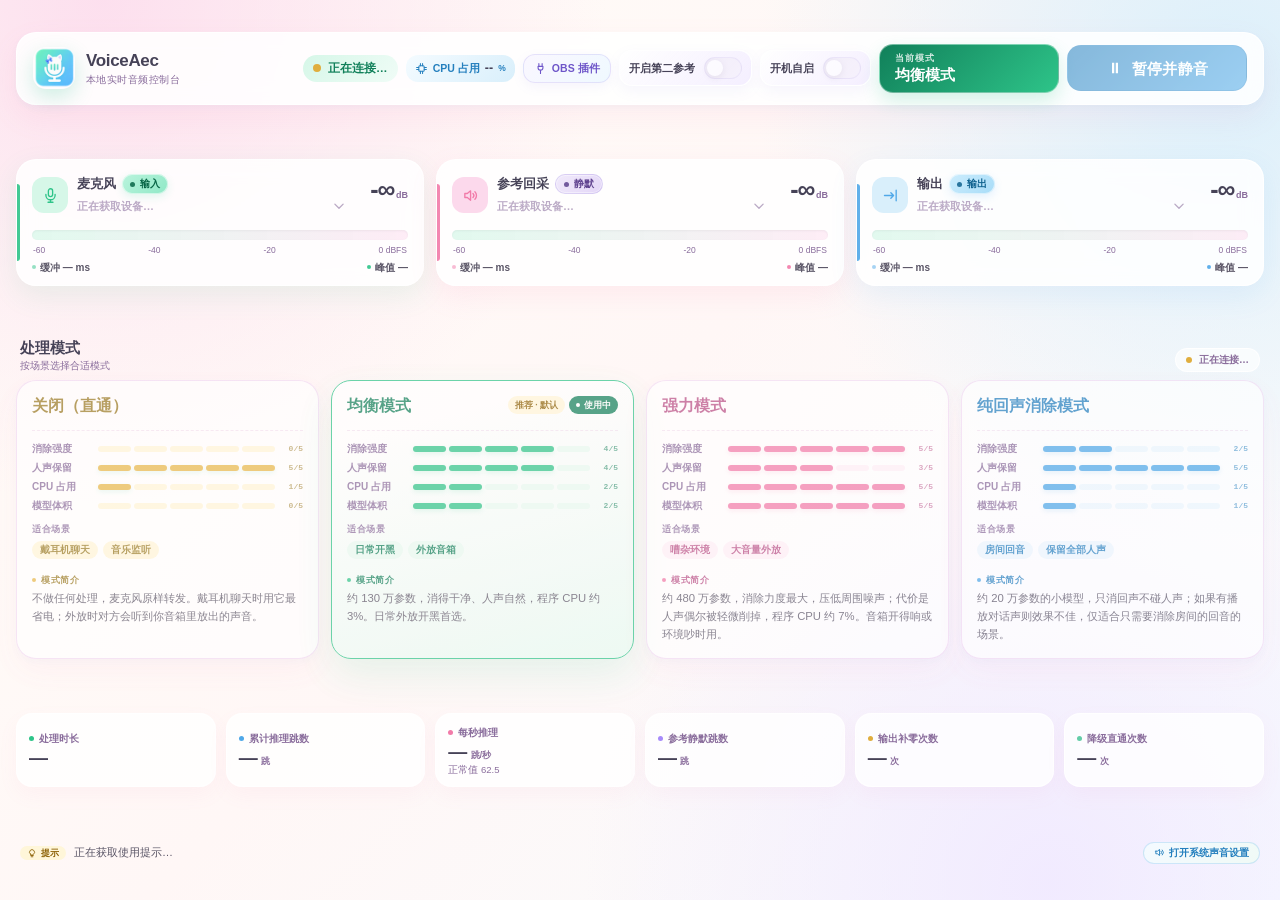
==== commit 9bcbd077: "v0.5.0: 修复审计 R1-R5 - R1: 缺 CABLE 时强制暂停, 不再把麦克风播到物理扬声器 - R2: 设备解析全部可空, 默认设备缺失不再崩溃; 无设备时暂停启动并可打开面板 - R" ====
--- a/wwwroot/index.html
+++ b/wwwroot/index.html
@@ -4874,10 +4874,18 @@
     els.cableRecheck.disabled = true;
     els.cableInstall.textContent = '正在安装…';
     try {
-      const response = await fetchWithTimeout('/api/vbcable/install', {
+      let response = await fetchWithTimeout('/api/vbcable/install', {
         method: 'POST', headers: { Accept: 'application/json' }
-      }, VB_CABLE_TIMEOUT_MS);
-      const data = await response.json();
+      }, 15000);
+      let data = await response.json();
+      while (data.running) {
+        els.cableInstall.textContent = '正在安装…（可继续使用面板）';
+        await new Promise(resolve => window.setTimeout(resolve, 1000));
+        response = await fetchWithTimeout('/api/vbcable/install', {
+          method: 'GET', headers: { Accept: 'application/json' }
+        }, 10000);
+        data = await response.json();
+      }
       showToast(data.message || (data.ok ? '安装完成，请重启电脑。' : '安装未完成'), data.ok ? 'success' : 'error');
       if (data.ok) {
         els.cableNote.hidden = false;
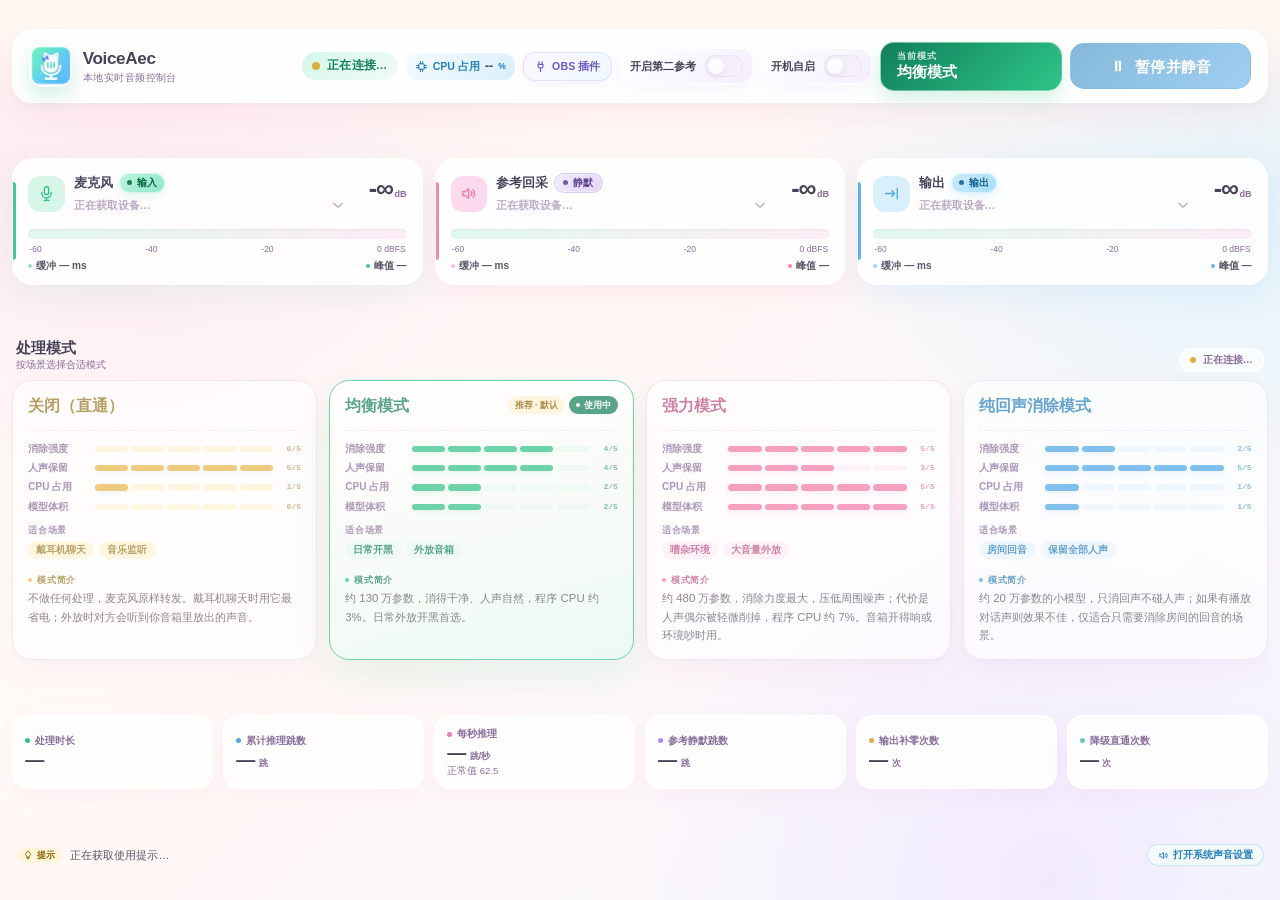
==== commit 28e0fcaf: "release: v0.6.0 bilingual UI, frameless window & English cover - Chinese/English interface switch in" ====
--- a/wwwroot/index.html
+++ b/wwwroot/index.html
@@ -5,6 +5,7 @@
 <meta name="viewport" content="width=device-width, initial-scale=1.0">
 <meta name="color-scheme" content="light">
 <meta name="voiceaec-token" content="__VOICEAEC_TOKEN__">
+<meta name="voiceaec-lang" content="__VOICEAEC_LANG__">
 <title>VoiceAec</title>
 <style>
   :root {
@@ -54,6 +55,9 @@
     font-size: 13px;
     color: var(--ink);
     background:
+      /* Blend into the native title bar: begin with its exact caption colour,
+         then fade into the pastel gradient so no seam is visible. */
+      linear-gradient(180deg, #FFF7F2 0, #FFF7F2 26px, rgba(255, 247, 242, 0) 200px),
       radial-gradient(circle at 8% 0%, rgba(252, 217, 236, .82), transparent 34%),
       radial-gradient(circle at 96% 8%, rgba(217, 239, 251, .92), transparent 32%),
       radial-gradient(circle at 82% 98%, rgba(240, 232, 255, .88), transparent 34%),
@@ -147,6 +151,86 @@
   .hint-bar {
     flex: 0 0 auto;
     font-size: 11px;
+  }
+
+  /* ── 自绘窗口标题条（无边框窗口，仅 WebView2 内显示） ─────── */
+
+  .window-bar {
+    display: none;
+    flex: 0 0 auto;
+    height: 46px;
+    align-items: center;
+    justify-content: flex-end;
+    gap: 12px;
+    padding: 0 2px;
+    user-select: none;
+  }
+
+  html.has-window-chrome .window-bar {
+    display: flex;
+  }
+
+  /* Start the drag strip at the very top of the client area. */
+  html.has-window-chrome .app {
+    padding-top: 0;
+  }
+
+  .window-actions {
+    display: flex;
+    align-items: center;
+    gap: 6px;
+  }
+
+  .window-btn {
+    width: 30px;
+    height: 30px;
+    display: grid;
+    place-items: center;
+    padding: 0;
+    border: 1px solid rgba(255, 255, 255, .9);
+    border-radius: 999px;
+    background: rgba(255, 255, 255, .55);
+    color: var(--ink-soft);
+    box-shadow: 0 3px 10px rgba(242, 123, 169, .08);
+    cursor: pointer;
+    transition: background .18s ease, color .18s ease, transform .18s ease, box-shadow .18s ease;
+  }
+
+  .window-btn svg {
+    width: 14px;
+    height: 14px;
+    fill: none;
+    stroke: currentColor;
+    stroke-width: 2;
+    stroke-linecap: round;
+    stroke-linejoin: round;
+  }
+
+  .window-btn:hover {
+    background: #fff;
+    color: var(--ink);
+    transform: translateY(-1px);
+    box-shadow: 0 6px 14px rgba(242, 123, 169, .16);
+  }
+
+  .window-btn:active {
+    transform: translateY(0) scale(.96);
+  }
+
+  .window-btn:focus-visible {
+    outline: 2px solid rgba(79, 168, 232, .35);
+    outline-offset: 2px;
+  }
+
+  .window-btn-close:hover {
+    background: var(--berry);
+    border-color: transparent;
+    color: #fff;
+    box-shadow: 0 6px 16px rgba(242, 123, 169, .35);
+  }
+
+  html[lang="en"] .window-bar-title {
+    letter-spacing: .04em;
   }
 
   /* ── 顶部状态条 ───────────────────────────────────────────── */
@@ -1952,6 +2036,38 @@
     box-shadow: 0 5px 12px rgba(142, 124, 224, .1);
   }
 
+  .obs-close:disabled {
+    opacity: .55;
+    cursor: default;
+    transform: none;
+    box-shadow: none;
+  }
+
+  .obs-head-actions {
+    display: flex;
+    align-items: center;
+    justify-content: flex-end;
+    gap: 6px;
+    flex: 0 0 auto;
+  }
+
+  .obs-close.obs-lang {
+    justify-content: center;
+    min-width: 40px;
+    padding: 6px 9px;
+    white-space: nowrap;
+    letter-spacing: .02em;
+  }
+
+  html[lang="en"] .about-dialog .about-head-copy {
+    min-width: 0;
+  }
+
+  html[lang="en"] .about-dialog .about-tagline {
+    font-size: 10px;
+    line-height: 1.35;
+  }
+
   .obs-dialog p {
     margin: 9px 0 0;
     color: var(--ink-soft);
@@ -2613,6 +2729,18 @@
     box-shadow: 0 16px 36px rgba(46, 196, 137, .20);
   }
 
+  /* popover 进入 top layer 后由浏览器重置 inset/margin，这里恢复原有 fixed 定位 */
+  .toast[popover] {
+    top: 88px;
+    left: 50%;
+    right: auto;
+    bottom: auto;
+    margin: 0;
+    border: 0;
+    max-height: none;
+    overflow: visible;
+  }
+
   /* ── 离线浮层 ─────────────────────────────────────────────── */
 
   .offline-overlay {
@@ -2838,6 +2966,78 @@
       animation-iteration-count: 1 !important;
       transition-duration: .001ms !important;
       scroll-behavior: auto !important;
+    }
+  }
+
+  /* ── 英文界面专属排版兜底（中文布局保持不变） ────────────── */
+  html[lang="en"] .topbar {
+    flex-wrap: wrap;
+    row-gap: 8px;
+  }
+
+  html[lang="en"] .brand {
+    flex: 0 0 auto;
+  }
+
+  html[lang="en"] .top-status {
+    flex: 1 1 auto;
+    flex-wrap: wrap;
+    justify-content: flex-end;
+    gap: 6px;
+    row-gap: 8px;
+  }
+
+  html[lang="en"] .metric {
+    grid-template-columns: 84px minmax(0, 1fr) 20px;
+  }
+
+  html[lang="en"] .metric-label {
+    font-size: 9.5px;
+    line-height: 1.15;
+    white-space: normal;
+  }
+
+  /* 英文电平卡：标题与角色/状态标签允许换行，避免 4 列或窄窗时压住右侧读数 */
+  html[lang="en"] .level-heading {
+    flex-wrap: wrap;
+    row-gap: 3px;
+  }
+
+  html[lang="en"] .level-heading h2 {
+    white-space: normal;
+  }
+
+  /* 英文第二参考卡：底部状态文字较长时换行，避免与右侧“关闭顶部开关停用”提示重叠 */
+  html[lang="en"] .ref2-card .level-foot {
+    flex-wrap: wrap;
+    row-gap: 2px;
+  }
+
+  html[lang="en"] .ref2-card .ref2-off-hint {
+    text-align: left;
+    white-space: normal;
+  }
+
+  /* 英文模式卡：窄窗时标题占满一行、徽章换到下一行，避免 "Balan…" 截断 */
+  @media (max-width: 1120px) {
+    html[lang="en"] .mode-top {
+      flex-wrap: wrap;
+      row-gap: 4px;
+    }
+
+    html[lang="en"] .mode-title-wrap {
+      flex: 1 1 100%;
+    }
+
+    html[lang="en"] .mode-name {
+      white-space: normal;
+      overflow: visible;
+      text-overflow: clip;
+    }
+
+    html[lang="en"] .mode-badges {
+      max-width: none;
+      justify-content: flex-start;
     }
   }
 </style>
@@ -2896,6 +3096,20 @@
 </svg>
 
 <div class="app" id="app">
+
+  <div class="window-bar" id="windowBar">
+    <div class="window-actions" role="group" aria-label="窗口控制">
+      <button class="window-btn" id="winMinimize" type="button" aria-label="最小化" title="最小化">
+        <svg viewBox="0 0 24 24" aria-hidden="true"><path d="M6 12h12"/></svg>
+      </button>
+      <button class="window-btn" id="winMaximize" type="button" aria-label="最大化" title="最大化">
+        <svg viewBox="0 0 24 24" aria-hidden="true"><rect x="6" y="6" width="12" height="12" rx="1.5"/></svg>
+      </button>
+      <button class="window-btn window-btn-close" id="winClose" type="button" aria-label="隐藏到托盘" title="隐藏到托盘">
+        <svg viewBox="0 0 24 24" aria-hidden="true"><path d="M7 7l10 10M17 7 7 17"/></svg>
+      </button>
+    </div>
+  </div>
 
   <header class="topbar">
     <div class="brand" id="brandAbout" role="button" tabindex="0" aria-label="关于 VoiceAec" title="关于 VoiceAec：版本、开源许可与项目链接">
@@ -3530,13 +3744,16 @@
         <p class="about-tagline">本地实时音频控制台</p>
       </div>
     </div>
-    <button class="obs-close" id="aboutClose" type="button">关闭</button>
+    <div class="obs-head-actions">
+      <button class="obs-close obs-lang" id="aboutLang" type="button" aria-label="Switch to English" title="Switch to English">EN</button>
+      <button class="obs-close" id="aboutClose" type="button">关闭</button>
+    </div>
   </div>
   <p class="about-version">版本 <strong id="aboutVersion">—</strong><span class="about-mid">·</span>MIT 开源许可</p>
   <div class="about-lan" id="aboutLan" hidden>
     <span class="about-lan-label">局域网访问</span>
-    <a class="about-lan-url" id="aboutLanUrl" href="#" target="_blank" rel="noopener"></a>
-    <span class="about-lan-hint" id="aboutLanHint">同一 Wi-Fi 下的手机 / 平板可直接打开，无需密码</span>
+    <a class="about-lan-url" id="aboutLanUrl" href="#" aria-label="点击复制局域网地址" title="点击复制局域网地址"></a>
+    <span class="about-lan-hint" id="aboutLanHint">同一 Wi-Fi 下的手机 / 平板可直接打开，无需密码；点击地址可复制</span>
   </div>
   <p>把麦克风与音箱参考回采一起送入神经网络模型，消除对方听到的游戏与媒体回声，再输出到 VB-CABLE 虚拟声卡；游戏声音照常外放。内置 OBS 音频滤镜一键安装。</p>
   <div class="about-links">
@@ -3549,7 +3766,7 @@
   <p class="about-fine about-uninstall">卸载：Windows「设置 → 应用」→ VoiceAec，或开始菜单 → VoiceAec → 卸载 VoiceAec。</p>
 </dialog>
 
-<div class="toast" id="toast" role="status" aria-live="assertive" aria-atomic="true"></div>
+<div class="toast" id="toast" role="status" aria-live="assertive" aria-atomic="true" popover="manual"></div>
 
 <div class="device-menu" id="deviceMenu" data-channel="mic" data-placement="bottom">
   <div class="device-menu-head">
@@ -3624,7 +3841,7 @@
     brandAbout: $('brandAbout'), brandIcon: $('brandIcon'), soundSettings: $('soundSettings'),
     cableBanner: $('cableBanner'), cableInstall: $('cableInstall'), cableNote: $('cableNote'),
     cableRecheck: $('cableRecheck'),
-    aboutDialog: $('aboutDialog'), aboutClose: $('aboutClose'), aboutLogo: $('aboutLogo'),
+    aboutDialog: $('aboutDialog'), aboutClose: $('aboutClose'), aboutLogo: $('aboutLogo'), aboutLang: $('aboutLang'),
     aboutVersion: $('aboutVersion'), aboutLan: $('aboutLan'), aboutLanUrl: $('aboutLanUrl'), aboutLanHint: $('aboutLanHint'),
     modeBadge: $('modeBadge'),
     modeBadgeText: $('modeBadgeText'),
@@ -3661,8 +3878,555 @@
     deviceMenuCount: $('deviceMenuCount'),
     deviceMenuList: $('deviceMenuList'),
     deviceMenuIconUse: $('deviceMenuIconUse'),
-    deviceMenuTip: $('deviceMenuTip')
+    deviceMenuTip: $('deviceMenuTip'),
+    winMinimize: $('winMinimize'),
+    winMaximize: $('winMaximize'),
+    winClose: $('winClose'),
+    windowBar: $('windowBar')
   };
+
+  // 无边框窗口：只在 WebView2 里显示自绘窗口控制，局域网浏览器隐藏。
+  const previewWindowChrome = (() => {
+    try {
+      return new URLSearchParams(window.location.search).get('chrome') === '1';
+    } catch (_) {
+      return false;
+    }
+  })();
+  const hasWindowChrome = Boolean(window.chrome?.webview) || previewWindowChrome;
+  if (hasWindowChrome) document.documentElement.classList.add('has-window-chrome');
+
+  function postWindowCommand(command) {
+    try {
+      window.chrome?.webview?.postMessage(command);
+    } catch (_) { }
+  }
+
+  // ── 中英双语（i18n）──────────────────────────────────────────
+  // 中文原文是唯一事实来源：中文模式逐字输出原文，英文模式查字典/规则翻译；
+  // 原文与初始语言由后端注入（meta[name="voiceaec-lang"]），切换时 POST /api/lang。
+  const LANG_ZH = 'zh';
+  const LANG_EN = 'en';
+  const TITLE_ZH = 'VoiceAec';
+  const TITLE_EN = 'VoiceAec — Real-Time Echo Cancellation';
+  const LANG_BUTTON_ZH = 'EN';
+  const LANG_BUTTON_EN = '中文';
+  const LANG_ARIA_TO_EN = 'Switch to English';
+  const LANG_ARIA_TO_ZH = '切换到中文';
+  const I18N_ATTRS = ['title', 'placeholder', 'aria-label', 'aria-description', 'aria-valuetext', 'alt', 'data-caption', 'data-hint'];
+  const I18N_CJK = /[\u3400-\u4dbf\u4e00-\u9fff\uf900-\ufaff]/;
+  const I18N_SKIP_TAGS = { SCRIPT: 1, STYLE: 1, CODE: 1, PRE: 1, KBD: 1, SAMP: 1, NOSCRIPT: 1, TEXTAREA: 1 };
+  const NOUN_EN = { '麦克风': 'microphone', '参考回采': 'reference', '输出': 'output', '第二参考': 'second reference' };
+  const ARIA_STATE_EN = { '正在保存': 'saving', '已开启': 'on', '已关闭': 'off', '正在读取': 'reading' };
+  const METRIC_EN = { '消除强度': 'Cancellation strength', '人声保留': 'Voice preservation', 'CPU 占用': 'CPU usage', '模型体积': 'Model size' };
+  const RATE_STATE_EN = { '已暂停推理': 'inference paused', '偏离正常范围': 'outside the normal range', '正常值 62.5': 'normal 62.5' };
+  const I18N_DICT = Object.freeze({
+    // 顶栏 / 品牌
+    '本地实时音频控制台': 'Real-time local audio console',
+    '正在连接…': 'Connecting…',
+    'CPU 占用': 'CPU usage',
+    'OBS 插件': 'OBS plugin',
+    '开启第二参考': 'Enable second reference',
+    '开机自启': 'Start with Windows',
+    '当前模式': 'Current mode',
+    '均衡模式': 'Balanced mode',
+    '暂停并静音': 'Pause & mute',
+    // 虚拟声卡引导
+    '还差一步：安装虚拟声卡': 'One more step: install the virtual audio cable',
+    'VoiceAec 需要 VB-CABLE 把处理后的声音送给 QQ / 游戏。它由 VB-Audio 免费提供（捐赠软件），安装需要管理员权限，装完请重启电脑。': 'VoiceAec needs VB-CABLE to send the processed audio to QQ / games. It is provided free by VB-Audio (donationware); installation requires administrator rights, and you should restart your PC afterwards.',
+    '一键安装虚拟声卡': 'Install virtual audio cable',
+    '官网下载': 'Download from website',
+    '重新检测': 'Recheck',
+    // 电平区
+    '麦克风': 'Microphone',
+    '输入': 'Input',
+    '正在获取设备…': 'Detecting devices…',
+    '缓冲 — ms': 'Buffer — ms',
+    '峰值 —': 'Peak —',
+    '参考回采': 'Reference capture',
+    '静默': 'Silent',
+    '输出': 'Output',
+    '第二参考': 'Second reference',
+    '噪声参考': 'Noise reference',
+    '点击选择设备': 'Click to select a device',
+    '待选择': 'Not selected',
+    '接第二只麦克风靠近旁人/噪声源，可帮助消除他们说话（建议配强力模式）': 'Place a second microphone near other people / noise sources to help cancel their voices (Aggressive mode recommended)',
+    '尚未选择设备': 'No device selected',
+    '关闭顶部开关停用': 'Turn off the switch above to disable',
+    '实时音频电平': 'Live audio levels',
+    '麦克风输入：人声与音箱回声会被一起采集': 'Microphone input: your voice and speaker echo are captured together',
+    '更换麦克风设备': 'Change microphone device',
+    '麦克风电平': 'Microphone level',
+    '参考回采：音箱正在播放的声音': 'Reference capture: what the speakers are playing',
+    '更换参考回采设备': 'Change reference capture device',
+    '参考回采电平': 'Reference capture level',
+    '输出：处理后的声音送入 CABLE 虚拟声卡': 'Output: processed audio goes to the CABLE virtual audio cable',
+    '更换输出设备': 'Change output device',
+    '输出电平': 'Output level',
+    '第二参考：接另一只麦克风帮助消除旁人噪声': 'Second reference: another microphone helps cancel nearby voices',
+    '选择第二参考设备': 'Select second reference device',
+    // 处理模式
+    '处理模式': 'Processing modes',
+    '按场景选择合适模式': 'Pick the mode that fits your scenario',
+    '关闭（直通）': 'Off (passthrough)',
+    '使用中': 'In use',
+    '文件缺失': 'File missing',
+    '切换中…': 'Switching…',
+    '消除强度': 'Cancellation strength',
+    '人声保留': 'Voice preservation',
+    '模型体积': 'Model size',
+    '适合场景': 'Best for',
+    '戴耳机聊天': 'Headset chat',
+    '音乐监听': 'Music monitoring',
+    '模式简介': 'About this mode',
+    '不做任何处理，麦克风原样转发。戴耳机聊天时用它最省电；外放时对方会听到你音箱里放出的声音。': 'No processing — the microphone is passed through as-is. Best for battery life when chatting with a headset; on speakers, others will hear the sound coming out of your speakers.',
+    '推荐 · 默认': 'Recommended · Default',
+    '日常开黑': 'Everyday gaming',
+    '外放音箱': 'Speaker output',
+    '约 130 万参数，消得干净、人声自然，程序 CPU 约 3%。日常外放开黑首选。': 'About 1.3M parameters — clean cancellation with natural voice, using about 3% CPU. The default choice for everyday speaker gaming.',
+    '强力模式': 'Aggressive mode',
+    '嘈杂环境': 'Noisy places',
+    '大音量外放': 'Loud speakers',
+    '约 480 万参数，消除力度最大，压低周围噪声；代价是人声偶尔被轻微削掉，程序 CPU 约 7%。音箱开得响或环境吵时用。': 'About 4.8M parameters — maximum cancellation to suppress surrounding noise; the trade-off is occasional slight clipping of your voice, using about 7% CPU. Use it with loud speakers or in noisy surroundings.',
+    '纯回声消除模式': 'Echo-only mode',
+    '房间回音': 'Room echo',
+    '保留全部人声': 'Keep all voice',
+    '约 20 万参数的小模型，只消回声不碰人声；如果有播放对话声则效果不佳，仅适合只需要消除房间的回音的场景。': 'A small ~200K-parameter model that removes echo without touching your voice; it struggles with dialogue playback, so it only suits room-echo cancellation.',
+    '处理模式选择': 'Processing mode selection',
+    // 统计栏
+    '处理时长': 'Processed time',
+    '累计推理跳数': 'Total inference hops',
+    '跳': 'hops',
+    '每秒推理': 'Inference rate',
+    '跳/秒': 'hops/s',
+    '正常值 62.5': 'Normal 62.5',
+    '参考静默跳数': 'Silent reference hops',
+    '输出补零次数': 'Output underruns',
+    '次': 'times',
+    '降级直通次数': 'Fallback pass-throughs',
+    '运行统计': 'Runtime stats',
+    '正常值 62.5 跳/秒': 'Normal 62.5 hops/s',
+    // 底部提示
+    '提示': 'Tip',
+    '正在获取使用提示…': 'Loading tips…',
+    '打开系统声音设置': 'Open sound settings',
+    '打开 Windows 的「设置 → 系统 → 声音」': 'Open Windows Settings → System → Sound',
+    // OBS 对话框
+    '安装到 OBS': 'Install to OBS',
+    '关闭': 'Close',
+    '将 VoiceAec 安装为 OBS 音频滤镜。普通安装版 OBS 64 位可用，便携模式不使用此安装目录。': 'Installs VoiceAec as an OBS audio filter. Works with standard 64-bit OBS installations; portable mode does not use this install path.',
+    '正在读取插件状态…': 'Reading plugin status…',
+    '请先退出 OBS。完成后重启 OBS，在麦克风的「滤镜 → 音频滤镜」中添加 VoiceAec。': 'Please quit OBS first. Afterwards restart OBS and add VoiceAec under the microphone\'s Filters → Audio Filters.',
+    '安装前自动备份旧版本；卸载时恢复安装前版本。系统可能请求管理员权限。': 'The previous version is backed up automatically before installing and restored when uninstalling. Windows may ask for administrator rights.',
+    '使用 OBS 滤镜时可暂停桌面端，避免重复处理同一路麦克风和增加占用。': 'While using the OBS filter, you can pause the desktop app to avoid processing the same microphone twice and extra CPU load.',
+    '一键安装到 OBS': 'Install to OBS',
+    '一键卸载': 'Uninstall',
+    '刷新状态': 'Refresh status',
+    '关闭 OBS 插件设置': 'Close OBS plugin settings',
+    // 关于对话框
+    '版本': 'Version',
+    'MIT 开源许可': 'MIT open-source license',
+    '局域网访问': 'LAN access',
+    '同一 Wi-Fi 下的手机 / 平板可直接打开，无需密码': 'Phones / tablets on the same Wi-Fi can open it directly, no password needed',
+    '把麦克风与音箱参考回采一起送入神经网络模型，消除对方听到的游戏与媒体回声，再输出到 VB-CABLE 虚拟声卡；游戏声音照常外放。内置 OBS 音频滤镜一键安装。': 'Feeds the microphone and speaker reference capture into a neural network model to cancel the game and media echo your teammates hear, then outputs to the VB-CABLE virtual audio cable; game audio still plays on your speakers. Includes one-click OBS audio filter installation.',
+    'GitHub 仓库': 'GitHub repository',
+    '检查更新': 'Check for updates',
+    '第三方声明': 'Third-party notices',
+    '推理引擎 LocalVQE': 'Inference engine LocalVQE',
+    '基于 LocalVQE（Apache-2.0）、ggml、NAudio、WebView2 与 .NET 构建，安装程序使用 Inno Setup。': 'Built with LocalVQE (Apache-2.0), ggml, NAudio, WebView2 and .NET; the installer uses Inno Setup.',
+    '卸载：Windows「设置 → 应用」→ VoiceAec，或开始菜单 → VoiceAec → 卸载 VoiceAec。': 'Uninstall: Windows Settings → Apps → VoiceAec, or Start menu → VoiceAec → Uninstall VoiceAec.',
+    '关于 VoiceAec': 'About VoiceAec',
+    '关于 VoiceAec：版本、开源许可与项目链接': 'About VoiceAec: version, open-source license and project links',
+    'VoiceAec 图标': 'VoiceAec icon',
+    '本程序音频进程的 CPU 占用（占整机算力的比例，不含其他程序）': 'CPU usage of the VoiceAec audio process (share of total system capacity, excluding other apps)',
+    '安装或卸载 OBS 音频滤镜': 'Install or uninstall the OBS audio filter',
+    '开启后可在电平区配置第二参考麦克风': 'Enable to configure a second reference microphone in the level area',
+    '开机后自动在后台运行，无需手动启动': 'Run in the background automatically after Windows starts; no manual launch needed',
+    '暂停采集、推理和输出；静音并降低占用，恢复后沿用当前设备和模式': 'Pause capture, inference and output; mute and reduce CPU load. The current devices and mode are kept when you resume.',
+    // 设备菜单
+    '麦克风设备': 'Microphone device',
+    '点选后立即生效': 'Changes apply immediately',
+    '设备名过长时，悬停可查看完整名称': 'Hover a long device name to see it in full',
+    '第二参考设备列表': 'Second reference device list',
+    '播放设备': 'Playback devices',
+    '麦克风（噪声参考）': 'Microphones (noise reference)',
+    '第二参考菜单已打开。': 'Second reference menu opened.',
+    '正在更新第二参考…': 'Updating second reference…',
+    '第二参考已启用': 'Second reference enabled',
+    '第二参考已关闭': 'Second reference disabled',
+    '第二参考已关闭。': 'Second reference disabled.',
+    '设备已切换': 'Device switched',
+    '重新读取设备列表': 'Reload device list',
+    // 离线浮层
+    '连接中断': 'Connection lost',
+    '面板连接暂时中断': 'Panel connection interrupted',
+    '暂时无法读取程序状态，音频处理可能仍在继续。面板正在自动重连。': 'Program status is temporarily unavailable; audio processing may still be running. The panel is reconnecting automatically.',
+    '正在自动重连': 'Reconnecting automatically',
+    // 设备选择状态
+    '正在关闭…': 'Closing…',
+    '等待连接…': 'Waiting for connection…',
+    '暂不可用': 'Unavailable',
+    '读取中…': 'Loading…',
+    '未启用': 'Disabled',
+    '麦克风 · 噪声参考': 'Microphone · noise reference',
+    '播放设备 · 辅助参考': 'Playback device · auxiliary reference',
+    '正在关闭第二参考': 'Disabling second reference',
+    '正在关闭第二参考…': 'Disabling second reference…',
+    '选择第二参考设备，帮助消除旁人噪声': 'Select a second reference device to help cancel nearby voices',
+    '已启用': 'Enabled',
+    '启用中…': 'Enabling…',
+    '等待程序连接…': 'Waiting for the app to connect…',
+    '设备信息暂不可用': 'Device information unavailable',
+    '未检测到设备': 'No devices detected',
+    '读取中': 'Loading',
+    '读取失败': 'Load failed',
+    '设备列表读取失败': 'Could not load the device list',
+    '请确认程序正在运行，然后重试。': 'Make sure the app is running, then try again.',
+    '正在读取设备列表…': 'Loading the device list…',
+    '马上就好': 'Almost done',
+    '没有找到可用的第二参考设备': 'No second reference devices found',
+    '连接一只麦克风或选择播放设备后即可添加。': 'Connect a microphone or choose a playback device to add one.',
+    '没有找到可用的参考设备': 'No reference devices found',
+    '确认设备已连接，或重新读取列表。': 'Check that the device is connected, or reload the list.',
+    '没有找到可用设备': 'No devices found',
+    '选麦克风当参考时，它听到的人声也会被当作要消除的成分': 'When a microphone is used as the reference, the voices it picks up are also treated as content to cancel',
+    '选择设备后立即生效；停用请关闭顶部开关': 'Changes apply immediately after selecting; turn off the switch above to disable',
+    // 设备切换 / 状态反馈
+    '后端未确认切换，请重试': 'The app did not confirm the switch. Please try again.',
+    '切换请求超时，请稍后再试': 'The switch request timed out. Please try again later.',
+    '网络连接异常，已保持原设备': 'Network error — the previous device was kept',
+    '第二参考设置失败，已保持原设置。': 'Failed to set the second reference; the previous setting was kept.',
+    '已重新连接 VoiceAec。': 'Reconnected to VoiceAec.',
+    '已重新连接 VoiceAec': 'Reconnected to VoiceAec',
+    '面板连接暂时中断，音频处理可能仍在继续，正在自动重连。': 'Panel connection interrupted; audio processing may still be running and the panel is reconnecting automatically.',
+    '点击卡片立即切换': 'Click a card to switch instantly',
+    '等待恢复连接…': 'Waiting to reconnect…',
+    '正在切换模式…': 'Switching mode…',
+    '正在切换…': 'Switching…',
+    '恢复处理与输出': 'Resume processing & output',
+    '恢复音频采集、推理和输出': 'Resume audio capture, inference and output',
+    '暂停采集、推理和输出；静音并降低占用': 'Pause capture, inference and output; mute and reduce CPU load',
+    '正在保存': 'Saving',
+    '已开启': 'On',
+    '已关闭': 'Off',
+    '正在读取': 'Reading',
+    '开机自启已开启。': 'Start with Windows enabled.',
+    '开机自启已关闭。': 'Start with Windows disabled.',
+    '后端未确认设置': 'The app did not confirm the setting',
+    '设置请求超时，请重试': 'The settings request timed out. Please try again.',
+    '网络连接异常，请重试': 'Network error. Please try again.',
+    '已暂停 · 静音': 'Paused · muted',
+    '运行中': 'Running',
+    '静音': 'Muted',
+    '播放中': 'Playing',
+    '参考回采：音箱正在出声': 'Reference capture: the speakers are playing',
+    '参考回采：当前静默': 'Reference capture: currently silent',
+    '已暂停推理': 'Inference paused',
+    '偏离正常范围': 'Outside normal range',
+    // VB-CABLE 安装 / 重新检测
+    '正在安装…': 'Installing…',
+    '正在安装…（可继续使用面板）': 'Installing… (you can keep using the panel)',
+    '安装完成，请重启电脑。': 'Installation complete. Please restart your PC.',
+    '安装未完成': 'Installation not completed',
+    '已安装完成，重启电脑后虚拟声卡会自动出现。': 'Installation complete. The virtual audio cable will appear after you restart your PC.',
+    '检测中…': 'Checking…',
+    '已重新检测设备': 'Devices rechecked',
+    '无法打开': 'Could not open',
+    '请到官网手动安装': 'please install it manually from the official website',
+    '仍没有找到设备': 'no devices were found yet',
+    '请重试': 'please try again',
+    '请手动打开 设置 → 系统 → 声音': 'please open Settings → System → Sound manually',
+    // 暂停 / OBS 插件
+    '请求未完成': 'Request not completed',
+    '已暂停并静音，音频采集和推理已停止': 'Paused and muted — audio capture and inference have stopped',
+    '已恢复处理与输出': 'Processing and output resumed',
+    '状态更新延迟，重试中…': 'Status update delayed, retrying…',
+    'OBS 正在运行，请先退出后再安装或卸载。': 'OBS is running. Please quit it before installing or uninstalling.',
+    '检测到已有插件。安装时会先备份，卸载时可恢复。': 'An existing plugin was detected. It will be backed up before installing and can be restored when uninstalling.',
+    '尚未安装 OBS 插件。': 'The OBS plugin is not installed yet.',
+    '当前包缺少 OBS 插件资源，请使用完整整合包。': 'This package is missing the OBS plugin files. Please use the full bundle.',
+    '更新 / 重新安装': 'Update / reinstall',
+    '移除本程序安装的版本，恢复安装前的插件': 'Remove the version installed by this app and restore the previous plugin',
+    '移除本程序安装的插件': 'Remove the plugin installed by this app',
+    '正在准备安装，请留意系统的管理员权限提示…': 'Preparing to install — watch for the Windows administrator prompt…',
+    '正在准备卸载，请留意系统的管理员权限提示…': 'Preparing to uninstall — watch for the Windows administrator prompt…',
+    '操作未完成': 'Operation not completed',
+    '切换请求超时，请重试': 'The switch request timed out. Please try again.',
+    '网络连接异常，已保持原模式': 'Network error — the previous mode was kept',
+    '未知': 'unknown',
+    // 语言切换
+    '已切换到中文': 'Switched to Chinese',
+    // 局域网地址复制
+    '点击复制局域网地址': 'Click to copy the LAN address',
+    '同一 Wi-Fi 下的手机 / 平板可直接打开，无需密码；点击地址可复制': 'Phones / tablets on the same Wi-Fi can open it directly, no password needed; click the address to copy it',
+    '已复制局域网地址': 'LAN address copied',
+    '复制失败，请手动选择地址': 'Copy failed — select the address manually',
+    // 窗口控制
+    '最小化': 'Minimize',
+    '最大化': 'Maximize',
+    '还原': 'Restore',
+    '隐藏到托盘': 'Hide to tray',
+    '窗口控制': 'Window controls',
+    '已切换到英文': 'Switched to English'
+  });
+
+  // 含插值的动态模板：正则 -> 英文生成函数（${...} 部分保留原值，必要时递归翻译）
+  const I18N_RULES = [
+    [/^更换(麦克风|参考回采|输出)设备，当前：(.*)$/, (m) => `Change ${NOUN_EN[m[1]]} device, current: ${translateCore(m[2])}`],
+    [/^更换(麦克风|参考回采|输出)设备$/, (m) => `Change ${NOUN_EN[m[1]]} device`],
+    [/^正在切换(麦克风|参考回采|输出)设备…$/, (m) => `Switching ${NOUN_EN[m[1]]} device…`],
+    [/^(麦克风|参考回采|输出)设备列表$/, (m) => `${i18nCap(NOUN_EN[m[1]])} device list`],
+    [/^(麦克风|参考回采|输出)设备菜单已打开。$/, (m) => `${i18nCap(NOUN_EN[m[1]])} device menu opened.`],
+    [/^(麦克风|参考回采|输出)设备已切换为 (.*)。$/, (m) => `${i18nCap(NOUN_EN[m[1]])} device switched to ${m[2]}.`],
+    [/^(麦克风|参考回采|输出)设备切换失败，已保持原设备。$/, (m) => `Failed to switch the ${NOUN_EN[m[1]]} device; the previous device was kept.`],
+    [/^(麦克风|参考回采|输出)设备$/, (m) => `${i18nCap(NOUN_EN[m[1]])} device`],
+    [/^正在切换到 (.*)…$/, (m) => `Switching to ${translateCore(m[1])}…`],
+    [/^(.*)（点击更换设备）$/, (m) => `${translateCore(m[1])} (click to change device)`],
+    [/^(.*)（点击更换第二参考）$/, (m) => `${m[1]} (click to change second reference)`],
+    [/^正在启用第二参考 (.*)$/, (m) => `Enabling second reference ${m[1]}`],
+    [/^正在启用 (.*)…$/, (m) => `Enabling ${m[1]}…`],
+    [/^正在启用 (.*)$/, (m) => `Enabling ${m[1]}`],
+    [/^第二参考正在使用 (.*)，点击更换$/, (m) => `Second reference is using ${m[1]}; click to change`],
+    [/^开启第二参考，(已开启|已关闭)$/, (m) => `Second reference: ${m[1] === '已开启' ? 'on' : 'off'}`],
+    [/^开机自启，(正在保存|已开启|已关闭|正在读取)$/, (m) => `Start with Windows: ${ARIA_STATE_EN[m[1]]}`],
+    [/^第二参考已设为 (.*)。$/, (m) => `Second reference set to ${m[1]}.`],
+    [/^服务返回异常（HTTP (\d+)）$/, (m) => `The app returned an error (HTTP ${m[1]})`],
+    [/^第二参考设置失败：(.*)$/, (m) => `Failed to set the second reference: ${translateCore(m[1])}`],
+    [/^设备切换失败：(.*)$/, (m) => `Failed to switch device: ${translateCore(m[1])}`],
+    [/^开机自启设置失败：(.*)$/, (m) => `Failed to change the start-with-Windows setting: ${translateCore(m[1])}`],
+    [/^正在自动重连 · 第 (\d+) 次$/, (m) => `Reconnecting automatically · attempt ${m[1]}`],
+    [/^(运行中|已暂停 · 静音) · (.+)$/, (m) => `${translateCore(m[1])} · ${m[2]}`],
+    [/^峰值 (-?[\d.]+) dB$/, (m) => `Peak ${m[1]} dB`],
+    [/^缓冲 (\d+) ms$/, (m) => `Buffer ${m[1]} ms`],
+    [/^(\d+) 个可选$/, (m) => `${m[1]} available`],
+    [/^每秒推理 (.*) 跳每秒，(已暂停推理|偏离正常范围|正常值 62\.5)$/, (m) => `Inference rate ${m[1] === '未知' ? 'unknown' : m[1]} hops/s, ${RATE_STATE_EN[m[2]]}`],
+    [/^安装未完成：(.*)$/, (m) => `Installation not completed: ${translateCore(m[1])}`],
+    [/^重新检测：(.*)$/, (m) => `Recheck: ${translateCore(m[1])}`],
+    [/^重新检测失败：(.*)$/, (m) => `Recheck failed: ${translateCore(m[1])}`],
+    [/^没能打开系统声音设置：(.*)$/, (m) => `Could not open the Windows sound settings: ${translateCore(m[1])}`],
+    [/^切换暂停状态失败：(.*)$/, (m) => `Failed to toggle pause: ${translateCore(m[1])}`],
+    [/^已由 VoiceAec 安装 · (.*)$/, (m) => `Installed by VoiceAec · ${m[1]}`],
+    [/^安装位置：(.*)$/, (m) => `Install location: ${m[1]}`],
+    [/^无法读取 OBS 插件状态：(.*)$/, (m) => `Could not read the OBS plugin status: ${translateCore(m[1])}`],
+    [/^OBS 插件操作未完成：(.*)$/, (m) => `OBS plugin operation not completed: ${translateCore(m[1])}`],
+    [/^切换失败：(.*)$/, (m) => `Switch failed: ${translateCore(m[1])}`],
+    [/^语言切换失败：(.*)$/, (m) => `Failed to switch language: ${translateCore(m[1])}`],
+    [/^(消除强度|人声保留|CPU 占用|模型体积) ([0-5])\/5$/, (m) => `${METRIC_EN[m[1]]} ${m[2]}/5`]
+  ];
+
+  let currentLang = LANG_ZH;
+  let langObserver = null;
+  const i18nTextOriginals = new WeakMap();
+  const i18nAttrOriginals = new WeakMap();
+
+  function normalizeLang(value) {
+    const text = String(value == null ? '' : value).trim().toLowerCase();
+    return text.indexOf('en') === 0 ? LANG_EN : LANG_ZH;
+  }
+
+  function readInitialLang() {
+    const meta = document.querySelector('meta[name="voiceaec-lang"]');
+    return normalizeLang(meta && meta.content);
+  }
+
+  function i18nCap(value) {
+    const text = String(value == null ? '' : value);
+    return text ? text.charAt(0).toUpperCase() + text.slice(1) : text;
+  }
+
+  function translateCore(value) {
+    if (typeof value !== 'string' || value === '') return value;
+    const direct = I18N_DICT[value];
+    if (direct !== undefined) return direct;
+    for (let index = 0; index < I18N_RULES.length; index += 1) {
+      const rule = I18N_RULES[index];
+      const match = rule[0].exec(value);
+      if (match) return rule[1](match);
+    }
+    return value;
+  }
+
+  function tr(value) {
+    return currentLang === LANG_EN ? translateCore(value) : value;
+  }
+
+  // 文本节点常带缩进/换行：保留首尾空白，只翻译中间正文
+  function translateTextValue(value) {
+    const direct = translateCore(value);
+    if (direct !== value) return direct;
+    const match = /^(\s*)([\s\S]*?)(\s*)$/.exec(value);
+    if (!match || !match[2]) return value;
+    const translated = translateCore(match[2]);
+    return translated !== match[2] ? match[1] + translated + match[3] : value;
+  }
+
+  function i18nSkipped(element) {
+    if (!element || element.nodeType !== 1) return false;
+    if (I18N_SKIP_TAGS[String(element.tagName || '').toUpperCase()]) return true;
+    return Boolean(element.hasAttribute && element.hasAttribute('data-no-i18n'));
+  }
+
+  function i18nInsideSkipped(node) {
+    let parent = node && node.parentNode;
+    while (parent && parent.nodeType === 1) {
+      if (i18nSkipped(parent)) return true;
+      parent = parent.parentNode;
+    }
+    return false;
+  }
+
+  function applyTextNode(node) {
+    const original = i18nTextOriginals.get(node);
+    if (currentLang === LANG_EN) {
+      const source = original !== undefined ? original : node.data;
+      const next = translateTextValue(source);
+      if (next !== source) {
+        if (original === undefined) i18nTextOriginals.set(node, source);
+        if (node.data !== next) node.data = next;
+      }
+    } else if (original !== undefined && node.data !== original) {
+      node.data = original;
+    }
+  }
+
+  function rememberAttrSource(element, name, raw) {
+    if (!element || !element.setAttribute) return;
+    let store = i18nAttrOriginals.get(element);
+    if (!store) {
+      store = new Map();
+      i18nAttrOriginals.set(element, store);
+    }
+    store.set(name, raw);
+  }
+
+  // 属性翻译策略：动态写入优先。
+  // - setAttr 写入时同步把中文源更新进 WeakMap，观察者不会再用旧源回写；
+  // - 观察者若发现 current 既不是已知原文也不是其译文（例如直接 setAttribute 的新值），
+  //   以 current 为最新源，绝不回写旧译文。
+  function applyElementAttrs(element) {
+    if (!element || !element.getAttribute) return;
+    let store = i18nAttrOriginals.get(element);
+    for (let index = 0; index < I18N_ATTRS.length; index += 1) {
+      const name = I18N_ATTRS[index];
+      const current = element.getAttribute(name);
+      if (current == null) continue;
+      if (currentLang === LANG_EN) {
+        if (store && store.has(name)) {
+          const source = store.get(name);
+          const expected = translateCore(source);
+          if (current === expected) continue;
+          if (current === source) {
+            if (expected !== source) element.setAttribute(name, expected);
+            continue;
+          }
+          if (I18N_CJK.test(current)) {
+            store.set(name, current);
+            const translated = translateCore(current);
+            if (translated !== current) element.setAttribute(name, translated);
+          }
+          continue;
+        }
+        const translated = translateCore(current);
+        if (translated !== current) {
+          rememberAttrSource(element, name, current);
+          element.setAttribute(name, translated);
+        }
+      } else if (store && store.has(name)) {
+        const source = store.get(name);
+        if (current !== source) element.setAttribute(name, source);
+      }
+    }
+  }
+
+  function walkI18nTree(node) {
+    if (!node) return;
+    if (node.nodeType === 3) {
+      applyTextNode(node);
+      return;
+    }
+    if (node.nodeType !== 1 || i18nSkipped(node)) return;
+    applyElementAttrs(node);
+    for (let child = node.firstChild; child; child = child.nextSibling) walkI18nTree(child);
+  }
+
+  function localizeAddedNode(node) {
+    if (!node) return;
+    if (node.nodeType === 3) {
+      if (!i18nInsideSkipped(node)) applyTextNode(node);
+      return;
+    }
+    if (node.nodeType !== 1 || i18nInsideSkipped(node) || i18nSkipped(node)) return;
+    applyElementAttrs(node);
+    for (let child = node.firstChild; child; child = child.nextSibling) localizeAddedNode(child);
+  }
+
+  function startLangObserver() {
+    if (langObserver || typeof MutationObserver !== 'function' || !document.body) return;
+    langObserver = new MutationObserver((records) => {
+      if (currentLang !== LANG_EN) return;
+      records.forEach((record) => {
+        if (record.type === 'characterData') {
+          if (!i18nInsideSkipped(record.target)) applyTextNode(record.target);
+        } else if (record.type === 'attributes') {
+          if (record.target && !i18nInsideSkipped(record.target)) applyElementAttrs(record.target);
+        } else {
+          record.addedNodes.forEach((node) => localizeAddedNode(node));
+        }
+      });
+    });
+    langObserver.observe(document.body, {
+      subtree: true,
+      childList: true,
+      characterData: true,
+      attributes: true,
+      attributeFilter: I18N_ATTRS
+    });
+  }
+
+  function updateLangButton() {
+    const button = els.aboutLang;
+    if (!button) return;
+    const english = currentLang === LANG_EN;
+    const label = english ? LANG_BUTTON_EN : LANG_BUTTON_ZH;
+    const aria = english ? LANG_ARIA_TO_ZH : LANG_ARIA_TO_EN;
+    if (button.textContent !== label) button.textContent = label;
+    if (button.getAttribute('aria-label') !== aria) button.setAttribute('aria-label', aria);
+    if (button.getAttribute('title') !== aria) button.setAttribute('title', aria);
+    button.disabled = Boolean(state && state.langPending);
+  }
+
+  function rerenderForLanguage() {
+    refreshControls();
+    if (state.lastStatus) {
+      updateRun(state.lastStatus);
+      updateLevels(state.lastStatus);
+      updateStats(state.lastStatus);
+      updateHint(null);
+      updateCableBanner(state.lastStatus.cableMissing);
+    }
+    if (state.lastObsData) renderObsPlugin(state.lastObsData);
+    if (state.openMenuKey) renderDeviceMenu();
+    if (state.toastRaw) setText(els.toast, state.toastRaw);
+    if (state.srRaw) setText(els.srStatus, state.srRaw);
+    if (state.cableNoteRaw) setText(els.cableNote, state.cableNoteRaw);
+    if (state.offline) {
+      setText(els.runText, '连接中断');
+      refreshControls();
+      setText(els.retryText, `正在自动重连 · 第 ${state.retryCount} 次`);
+    } else {
+      setText(els.retryText, '正在自动重连');
+    }
+  }
+
+  function applyLanguage(lang, options = {}) {
+    currentLang = normalizeLang(lang);
+    if (document.documentElement) document.documentElement.lang = currentLang === LANG_EN ? 'en' : 'zh-CN';
+    document.title = currentLang === LANG_EN ? TITLE_EN : TITLE_ZH;
+    walkI18nTree(document.body);
+    updateLangButton();
+    if (currentLang === LANG_EN) startLangObserver();
+    if (!options || options.rerender !== false) rerenderForLanguage();
+  }
 
   const channels = {
     mic: {
@@ -3780,25 +4544,39 @@
     openMenuKey: null,
     menuAnchor: null,
     ref2Visible: false,
+    windowMaximized: false,
+    langPending: false,
+    lastStatus: null,
+    lastObsData: null,
+    toastRaw: '',
+    srRaw: '',
+    cableNoteRaw: '',
     peaks: {
       mic: { value: 0, hold: 0 },
       ref: { value: 0, hold: 0 },
       out: { value: 0, hold: 0 }
     },
-    toastTimer: 0
+    toastTimer: 0,
+    toastLayerTimer: 0
   };
 
   const numberFormatter = new Intl.NumberFormat('zh-CN', { maximumFractionDigits: 0 });
 
   function setText(element, value) {
     if (!element) return;
-    const next = value == null ? '' : String(value);
+    const raw = value == null ? '' : String(value);
+    if (element === els.srStatus) state.srRaw = raw;
+    if (element === els.cableNote) state.cableNoteRaw = raw;
+    const next = tr(raw);
     if (element.textContent !== next) element.textContent = next;
   }
 
   function setAttr(element, name, value) {
     if (!element) return;
-    const next = value == null ? '' : String(value);
+    const raw = value == null ? '' : String(value);
+    const translatable = I18N_ATTRS.indexOf(name) >= 0;
+    if (translatable) rememberAttrSource(element, name, raw);
+    const next = translatable ? tr(raw) : raw;
     if (element.getAttribute(name) !== next) element.setAttribute(name, next);
   }
 
@@ -3852,8 +4630,28 @@
     return info.label || (DEFAULT_MODELS[mode] && DEFAULT_MODELS[mode].label) || String(mode || '—');
   }
 
+  // toast 用 top-layer popover 呈现：即使「关于」/OBS 等模态 dialog 打开也位于其遮罩之上
+  function showToastLayer() {
+    const toast = els.toast;
+    if (!toast || typeof toast.showPopover !== 'function') return;
+    try {
+      if (!toast.matches(':popover-open')) toast.showPopover();
+    } catch (_) { /* 不支持 popover 时退回普通 fixed 元素 */ }
+  }
+
+  function hideToastLayer() {
+    const toast = els.toast;
+    if (!toast || typeof toast.hidePopover !== 'function') return;
+    try {
+      if (toast.matches(':popover-open')) toast.hidePopover();
+    } catch (_) { /* 不支持 popover 时忽略 */ }
+  }
+
   function showToast(message, tone = 'info') {
+    state.toastRaw = message == null ? '' : String(message);
     window.clearTimeout(state.toastTimer);
+    window.clearTimeout(state.toastLayerTimer);
+    showToastLayer();
     setText(els.toast, message);
     els.toast.classList.toggle('is-error', tone === 'error');
     els.toast.classList.toggle('is-success', tone === 'success');
@@ -3861,6 +4659,7 @@
     const duration = tone === 'error' ? 5200 : (tone === 'info' ? 5000 : 3000);
     state.toastTimer = window.setTimeout(() => {
       els.toast.classList.remove('is-visible');
+      state.toastLayerTimer = window.setTimeout(hideToastLayer, 260);
     }, duration);
   }
 
@@ -4056,21 +4855,31 @@
     const anchor = state.menuAnchor || pickers[key].btn;
     if (!anchor) return;
 
+    // The panel and overlays are zoomed on large windows, so compute the menu
+    // geometry in the zoomed panel's local coordinate space (visual / scale).
+    const scale = panelScale > 0 ? panelScale : 1;
     const rect = anchor.getBoundingClientRect();
-    const vw = window.innerWidth;
-    const vh = window.innerHeight;
-    const width = Math.min(Math.max(rect.width + 90, 360), 460, Math.max(280, vw - 24));
+    const localRect = {
+      left: rect.left / scale,
+      right: rect.right / scale,
+      top: rect.top / scale,
+      bottom: rect.bottom / scale,
+      width: rect.width / scale
+    };
+    const vw = window.innerWidth / scale;
+    const vh = window.innerHeight / scale;
+    const width = Math.min(Math.max(localRect.width + 90, 360), 460, Math.max(280, vw - 24));
     els.deviceMenu.style.width = `${Math.round(width)}px`;
 
     const height = els.deviceMenu.offsetHeight;
-    let left = rect.left - 6;
-    if (rect.width > width + 20) {
-      left = rect.left + (rect.width - width) / 2;
+    let left = localRect.left - 6;
+    if (localRect.width > width + 20) {
+      left = localRect.left + (localRect.width - width) / 2;
     }
     left = clamp(left, 12, Math.max(12, vw - width - 12));
 
-    const fitsBelow = rect.bottom + 8 + height <= vh - 12;
-    let top = fitsBelow ? rect.bottom + 8 : rect.top - height - 8;
+    const fitsBelow = localRect.bottom + 8 + height <= vh - 12;
+    let top = fitsBelow ? localRect.bottom + 8 : localRect.top - height - 8;
     top = clamp(top, 12, Math.max(12, vh - height - 12));
 
     els.deviceMenu.dataset.placement = fitsBelow ? 'bottom' : 'top';
@@ -4148,11 +4957,11 @@
     const copy = document.createElement('div');
     copy.className = 'device-state-copy';
     const heading = document.createElement('strong');
-    heading.textContent = title;
+    heading.textContent = tr(title);
     copy.appendChild(heading);
     if (text) {
       const detail = document.createElement('span');
-      detail.textContent = text;
+      detail.textContent = tr(text);
       copy.appendChild(detail);
     }
     wrap.appendChild(copy);
@@ -4164,7 +4973,7 @@
       const button = document.createElement('button');
       button.type = 'button';
       button.className = 'device-retry';
-      button.innerHTML = '<svg class="icon" aria-hidden="true"><use href="#i-refresh"></use></svg><span>重新读取设备列表</span>';
+      button.innerHTML = `<svg class="icon" aria-hidden="true"><use href="#i-refresh"></use></svg><span>${tr('重新读取设备列表')}</span>`;
       group.appendChild(button);
     }
 
@@ -4175,12 +4984,12 @@
     const group = document.createElement('div');
     group.className = 'device-menu-group';
     group.setAttribute('role', 'group');
-    group.setAttribute('aria-label', label);
+    setAttr(group, 'aria-label', label);
 
     const heading = document.createElement('span');
     heading.className = 'device-menu-group-label';
     heading.setAttribute('aria-hidden', 'true');
-    heading.textContent = label;
+    heading.textContent = tr(label);
     group.appendChild(heading);
 
     options.forEach((option) => group.appendChild(option));
@@ -4590,7 +5399,7 @@
 
       if (ui.title) {
         setText(ui.title, label);
-        ui.title.title = label;
+        setAttr(ui.title, 'title', label);
       }
       if (ui.current) ui.current.hidden = !isCurrent || switchingHere;
       if (ui.missing) ui.missing.hidden = available;
@@ -4648,7 +5457,7 @@
       : (known ? (enabled ? '已开启' : '已关闭') : '正在读取');
 
     els.autostartToggle.setAttribute('aria-checked', enabled ? 'true' : 'false');
-    els.autostartToggle.setAttribute('aria-label', `开机自启，${ariaState}`);
+    setAttr(els.autostartToggle, 'aria-label', `开机自启，${ariaState}`);
     els.autostartToggle.disabled = !state.connected || !known || pending;
 
     if (els.autostartField) {
@@ -4775,7 +5584,7 @@
 
     const ariaNow = silent ? -60 : Number(clamped.toFixed(1));
     ui.meter.setAttribute('aria-valuenow', String(ariaNow));
-    ui.meter.setAttribute('aria-valuetext', silent ? '静音' : `${formatDb(shown)} dBFS`);
+    setAttr(ui.meter, 'aria-valuetext', silent ? '静音' : `${formatDb(shown)} dBFS`);
   }
 
   function updateLevels(data) {
@@ -4788,7 +5597,7 @@
     const active = Boolean(data.ref && data.ref.active);
     setText(els.refPill, active ? '播放中' : '静默');
     els.refPill.dataset.active = active ? 'true' : 'false';
-    els.refPill.title = active ? '参考回采：音箱正在出声' : '参考回采：当前静默';
+    setAttr(els.refPill, 'title', active ? '参考回采：音箱正在出声' : '参考回采：当前静默');
   }
 
   function updateStats(data) {
@@ -4806,7 +5615,8 @@
 
     const warn = !state.paused && hasRate && (rate < 55 || rate > 70);
     els.statRateCard.classList.toggle('is-warn', warn);
-    els.statRateCard.setAttribute(
+    setAttr(
+      els.statRateCard,
       'aria-label',
       `每秒推理 ${hasRate ? rate.toFixed(1) : '未知'} 跳每秒，${state.paused ? '已暂停推理' : (warn ? '偏离正常范围' : '正常值 62.5')}`
     );
@@ -4832,6 +5642,7 @@
   }
 
   function applyStatus(data) {
+    state.lastStatus = data;
     markOnline();
     if (data.version) setText(els.aboutVersion, 'v' + data.version);
     updateLanAddress(data);
@@ -4858,6 +5669,49 @@
     if (!available) return;
     setText(els.aboutLanUrl, data.lanUrl);
     els.aboutLanUrl.href = data.lanUrl;
+    els.aboutLanUrl.dataset.url = data.lanUrl;
+  }
+
+  async function writeClipboardText(text) {
+    try {
+      if (navigator.clipboard && typeof navigator.clipboard.writeText === 'function') {
+        await navigator.clipboard.writeText(text);
+        return true;
+      }
+    } catch (_) { }
+    try {
+      const area = document.createElement('textarea');
+      area.value = text;
+      area.setAttribute('readonly', '');
+      area.style.position = 'fixed';
+      area.style.top = '-1000px';
+      area.style.opacity = '0';
+      document.body.appendChild(area);
+      area.select();
+      const copied = document.execCommand('copy');
+      area.remove();
+      return copied;
+    } catch (_) {
+      return false;
+    }
+  }
+
+  async function copyLanAddress() {
+    const url = ((els.aboutLanUrl && (els.aboutLanUrl.dataset.url || els.aboutLanUrl.textContent)) || '').trim();
+    if (!url) return;
+    let copied = false;
+    if (window.chrome?.webview) {
+      // WebView2: let the host write the Windows clipboard, so no browser
+      // permission prompt is involved.
+      try {
+        window.chrome.webview.postMessage('copy-lan-url');
+        copied = true;
+      } catch (_) {
+        copied = false;
+      }
+    }
+    if (!copied) copied = await writeClipboardText(url);
+    showToast(copied ? '已复制局域网地址' : '复制失败，请手动选择地址', copied ? 'success' : 'error');
   }
 
   function updateCableBanner(missing) {
@@ -4872,14 +5726,14 @@
     const label = els.cableInstall.textContent;
     els.cableInstall.disabled = true;
     els.cableRecheck.disabled = true;
-    els.cableInstall.textContent = '正在安装…';
+    setText(els.cableInstall, '正在安装…');
     try {
       let response = await fetchWithTimeout('/api/vbcable/install', {
         method: 'POST', headers: { Accept: 'application/json' }
       }, 15000);
       let data = await response.json();
       while (data.running) {
-        els.cableInstall.textContent = '正在安装…（可继续使用面板）';
+        setText(els.cableInstall, '正在安装…（可继续使用面板）');
         await new Promise(resolve => window.setTimeout(resolve, 1000));
         response = await fetchWithTimeout('/api/vbcable/install', {
           method: 'GET', headers: { Accept: 'application/json' }
@@ -4897,7 +5751,28 @@
       state.cableBusy = false;
       els.cableInstall.disabled = false;
       els.cableRecheck.disabled = false;
-      els.cableInstall.textContent = label;
+      setText(els.cableInstall, label);
+    }
+  }
+
+  async function recheckDevices() {
+    if (state.cableBusy) return;
+    els.cableRecheck.disabled = true;
+    const label = els.cableRecheck.textContent;
+    setText(els.cableRecheck, '检测中…');
+    try {
+      const response = await fetchWithTimeout('/api/recheck', {
+        method: 'POST', headers: { Accept: 'application/json' }
+      }, DEVICE_TIMEOUT_MS);
+      const data = await response.json();
+      if (!data.ok) showToast(`重新检测：${data.error || '仍没有找到设备'}`, 'error');
+      else showToast('已重新检测设备', 'success');
+    } catch (error) {
+      showToast(`重新检测失败：${error.message || '请重试'}`, 'error');
+    } finally {
+      els.cableRecheck.disabled = false;
+      setText(els.cableRecheck, label);
+      void pollStatus();
     }
   }
 
@@ -4990,6 +5865,7 @@
   }
 
   function renderObsPlugin(data) {
+    state.lastObsData = data;
     state.obsBusy = data.busy === true;
     const description = data.error || (data.obsRunning ? 'OBS 正在运行，请先退出后再安装或卸载。'
       : data.busy ? data.message
@@ -5003,7 +5879,7 @@
     els.obsUninstall.disabled = !data.canUninstall;
     els.obsRefresh.disabled = data.busy === true;
     setText(els.obsInstall, data.managed ? '更新 / 重新安装' : '一键安装到 OBS');
-    els.obsUninstall.title = data.hadPrevious ? '移除本程序安装的版本，恢复安装前的插件' : '移除本程序安装的插件';
+    setAttr(els.obsUninstall, 'title', data.hadPrevious ? '移除本程序安装的版本，恢复安装前的插件' : '移除本程序安装的插件');
   }
 
   async function refreshObsPlugin() {
@@ -5102,6 +5978,53 @@
     }
   }
 
+  async function changeLanguage() {
+    if (state.langPending) return;
+    const target = currentLang === LANG_EN ? LANG_ZH : LANG_EN;
+    state.langPending = true;
+    updateLangButton();
+
+    try {
+      const response = await fetchWithTimeout('/api/lang', {
+        method: 'POST',
+        headers: {
+          'Content-Type': 'text/plain; charset=UTF-8',
+          Accept: 'application/json'
+        },
+        body: target
+      }, AUTOSTART_TIMEOUT_MS);
+
+      let payload = null;
+      try {
+        payload = await response.json();
+      } catch (_) {
+        payload = null;
+      }
+
+      if (!response.ok || !payload || payload.ok !== true) {
+        const detail = payload && typeof payload.error === 'string' && payload.error.trim()
+          ? payload.error.trim()
+          : `服务返回异常（HTTP ${response.status}）`;
+        throw new Error(detail);
+      }
+
+      const confirmed = payload && typeof payload.lang === 'string' ? normalizeLang(payload.lang) : target;
+      applyLanguage(confirmed === target ? target : confirmed);
+      updateHint(null);
+      showToast(currentLang === LANG_EN ? 'Switched to English' : '已切换到中文', 'success');
+      void pollStatus();
+      void refreshObsPlugin();
+    } catch (error) {
+      const detail = error && error.name === 'AbortError'
+        ? '切换请求超时，请重试'
+        : (error && error.message ? error.message : '请重试');
+      showToast(`语言切换失败：${detail}`, 'error');
+    } finally {
+      state.langPending = false;
+      updateLangButton();
+    }
+  }
+
   Object.keys(pickers).forEach((key) => {
     const picker = pickers[key];
     if (!picker || !picker.btn) return;
@@ -5247,10 +6170,41 @@
     openAbout();
   });
   els.aboutClose.addEventListener('click', () => els.aboutDialog.close());
+  if (els.aboutLang) els.aboutLang.addEventListener('click', () => { void changeLanguage(); });
+  if (els.winMinimize) els.winMinimize.addEventListener('click', () => postWindowCommand('window-minimize'));
+  if (els.winMaximize) els.winMaximize.addEventListener('click', () => postWindowCommand('window-maximize'));
+  if (els.winClose) els.winClose.addEventListener('click', () => postWindowCommand('window-close'));
+  if (els.aboutLanUrl) els.aboutLanUrl.addEventListener('click', (event) => {
+    event.preventDefault();
+    void copyLanAddress();
+  });
+
+  // 自绘标题条：单击拖动 = 原生窗口移动（最大化时会先还原，贴边吸附也由系统处理），
+  // 双击 = 最大化/还原；拖动超过阈值才触发，避免吃掉双击。
+  let windowDragStart = null;
+  if (els.windowBar) {
+    els.windowBar.addEventListener('mousedown', (event) => {
+      if (event.button !== 0 || event.target.closest('.window-btn')) return;
+      windowDragStart = { x: event.screenX, y: event.screenY };
+    });
+    window.addEventListener('mousemove', (event) => {
+      if (!windowDragStart) return;
+      const dx = event.screenX - windowDragStart.x;
+      const dy = event.screenY - windowDragStart.y;
+      if (Math.abs(dx) < 4 && Math.abs(dy) < 4) return;
+      windowDragStart = null;
+      postWindowCommand('window-drag-start');
+    });
+    window.addEventListener('mouseup', () => { windowDragStart = null; });
+    els.windowBar.addEventListener('dblclick', (event) => {
+      if (event.target.closest('.window-btn')) return;
+      postWindowCommand('window-maximize');
+    });
+  }
   if (els.aboutLogo && els.brandIcon) els.aboutLogo.src = els.brandIcon.src;
   els.soundSettings.addEventListener('click', () => { void openSoundSettings(); });
   els.cableInstall.addEventListener('click', () => { void installVbCable(); });
-  els.cableRecheck.addEventListener('click', () => { void pollStatus(); });
+  els.cableRecheck.addEventListener('click', () => { void recheckDevices(); });
   window.addEventListener('voiceaec:about', () => els.aboutDialog.showModal());
 
   function setPanelVisible(visible) {
@@ -5261,8 +6215,20 @@
     else { void pollStatus(); void refreshObsPlugin(); }
   }
 
+  function updateWindowState(maximized) {
+    state.windowMaximized = Boolean(maximized);
+    if (!els.winMaximize) return;
+    const label = state.windowMaximized ? '还原' : '最大化';
+    setAttr(els.winMaximize, 'aria-label', label);
+    setAttr(els.winMaximize, 'title', label);
+    els.winMaximize.innerHTML = state.windowMaximized
+      ? '<svg viewBox="0 0 24 24" aria-hidden="true"><rect x="8" y="8" width="10" height="10" rx="1.5"/><path d="M6 16V7.5A1.5 1.5 0 0 1 7.5 6H16"/></svg>'
+      : '<svg viewBox="0 0 24 24" aria-hidden="true"><rect x="6" y="6" width="12" height="12" rx="1.5"/></svg>';
+  }
+
   window.chrome?.webview?.addEventListener('message', (event) => {
     if (typeof event.data?.panelVisible === 'boolean') setPanelVisible(event.data.panelVisible);
+    if (typeof event.data?.windowMaximized === 'boolean') updateWindowState(event.data.windowMaximized);
     if (event.data?.about) els.aboutDialog.showModal();
   });
 
@@ -5278,6 +6244,37 @@
     }
   });
 
+  // ── 大窗口 / 全屏适配：按可用空间等比放大面板，保持 1248×860 的设计比例 ──
+  const PANEL_DESIGN_WIDTH = 1248;
+  const PANEL_DESIGN_HEIGHT = 860;
+  const PANEL_MAX_SCALE = 2;
+  let panelScale = 1;
+  function panelZoomTargets() {
+    return [els.app, els.obsDialog, els.aboutDialog, els.deviceMenu].filter(Boolean);
+  }
+  function fitPanelScale() {
+    const app = els.app;
+    if (!app) return;
+    const viewportWidth = Number(window.innerWidth);
+    const viewportHeight = Number(window.innerHeight);
+    if (!Number.isFinite(viewportWidth) || !Number.isFinite(viewportHeight)
+      || viewportWidth <= 0 || viewportHeight <= 0) {
+      panelScale = 1;
+      panelZoomTargets().forEach((element) => { element.style.zoom = '1'; });
+      return;
+    }
+    const availableWidth = Math.max(320, viewportWidth - 24);
+    const availableHeight = Math.max(240, viewportHeight - 24);
+    const rawScale = Math.min(
+      availableWidth / PANEL_DESIGN_WIDTH,
+      availableHeight / PANEL_DESIGN_HEIGHT,
+      PANEL_MAX_SCALE
+    );
+    panelScale = Math.max(1, Math.floor(rawScale * 1000) / 1000);
+    panelZoomTargets().forEach((element) => { element.style.zoom = String(panelScale); });
+    if (state.openMenuKey) positionDeviceMenu();
+  }
+
   function init() {
     updateHint(HINT_PLACEHOLDER);
     refreshControls();
@@ -5285,6 +6282,13 @@
     pollStatus();
   }
 
+  // 首屏绘制前同步应用初始语言，避免中文闪烁
+  applyLanguage(readInitialLang(), { rerender: false });
+
+  // 首次打开及窗口尺寸变化（含最大化 / 全屏）时适配面板缩放
+  fitPanelScale();
+  window.addEventListener('resize', fitPanelScale);
+
   init();
 })();
 </script>
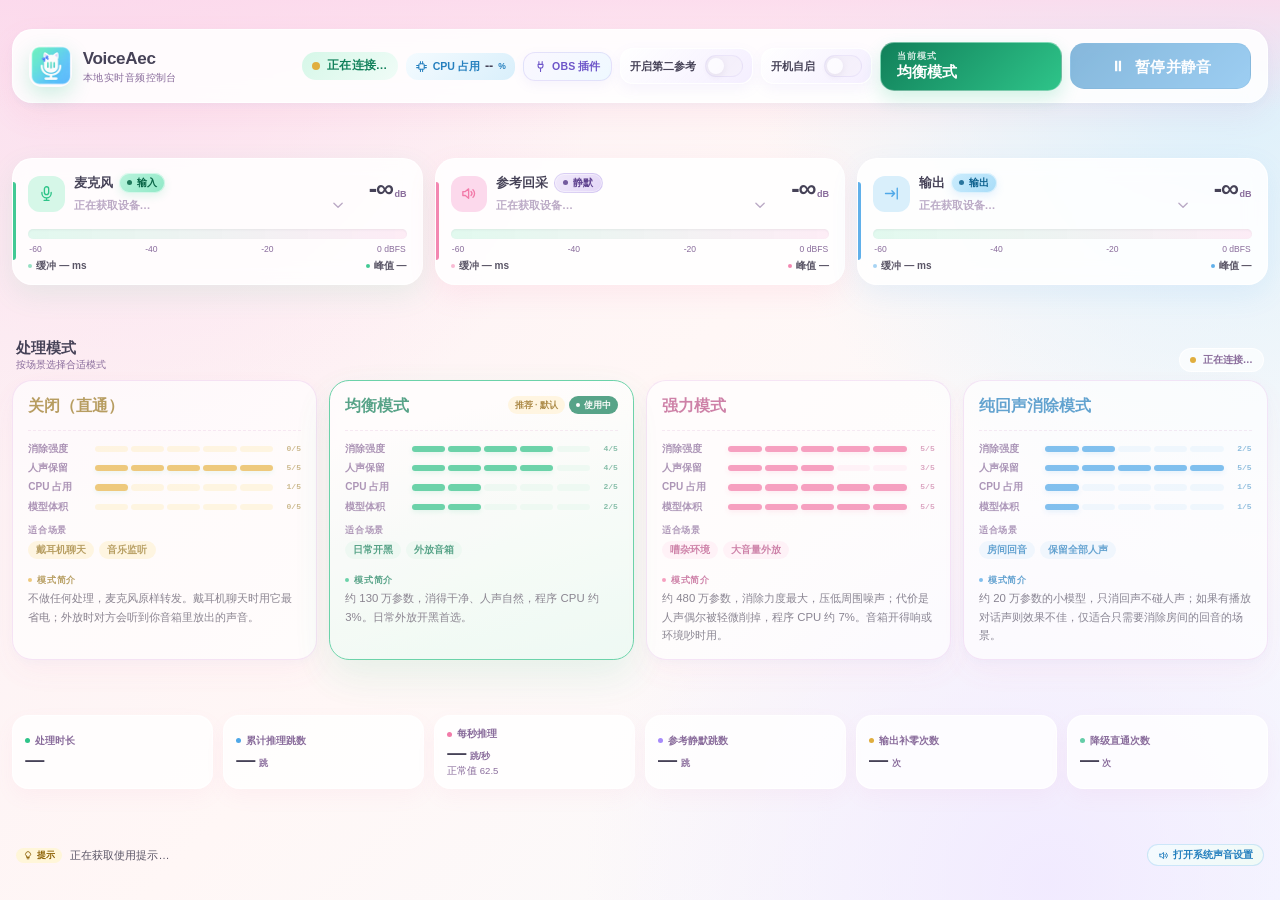
==== commit ac74acef: "release: v0.6.2 device hotplug refresh, audio self-heal & window chrome fixes - Device list dropdown" ====
--- a/wwwroot/index.html
+++ b/wwwroot/index.html
@@ -55,13 +55,14 @@
     font-size: 13px;
     color: var(--ink);
     background:
-      /* Blend into the native title bar: begin with its exact caption colour,
-         then fade into the pastel gradient so no seam is visible. */
-      linear-gradient(180deg, #FFF7F2 0, #FFF7F2 26px, rgba(255, 247, 242, 0) 200px),
+      /* Pastel gradient reaches the very top edge. A soft pink wash across the
+         full width keeps the top from reading as a white strip; the old solid
+         warm-white band (a leftover for the pre-v0.6 native title bar) is gone. */
+      linear-gradient(180deg, rgba(252, 217, 236, .85) 0, rgba(252, 217, 236, 0) 110px),
       radial-gradient(circle at 8% 0%, rgba(252, 217, 236, .82), transparent 34%),
       radial-gradient(circle at 96% 8%, rgba(217, 239, 251, .92), transparent 32%),
       radial-gradient(circle at 82% 98%, rgba(240, 232, 255, .88), transparent 34%),
-      linear-gradient(135deg, #FFFDF8 0%, #FFF7F6 48%, #F7FCFF 100%);
+      linear-gradient(135deg, #FBEEF3 0%, #FFF7F6 48%, #F7FCFF 100%);
     -webkit-font-smoothing: antialiased;
     text-rendering: optimizeLegibility;
     scrollbar-color: var(--pink) var(--cream);
@@ -173,6 +174,22 @@
   /* Start the drag strip at the very top of the client area. */
   html.has-window-chrome .app {
     padding-top: 0;
+  }
+
+  /* 窗口比设计比例高时 .app 居中会在顶部留出与标题栏同色的空条：
+     把它铺成可拖动的标题区，层级压在 .app 之下，不挡任何内容点击。 */
+  .window-top-strip {
+    display: none;
+    position: fixed;
+    top: 0;
+    left: 0;
+    right: 0;
+    height: 48px;
+    z-index: 0;
+  }
+
+  html.has-window-chrome .window-top-strip {
+    display: block;
   }
 
   .window-actions {
@@ -3094,6 +3111,8 @@
     <path d="M8.5 4.8 19.5 12 8.5 19.2Z"></path>
   </symbol>
 </svg>
+
+<div class="window-top-strip" id="windowTopStrip" aria-hidden="true"></div>
 
 <div class="app" id="app">
 
@@ -3882,7 +3901,8 @@
     winMinimize: $('winMinimize'),
     winMaximize: $('winMaximize'),
     winClose: $('winClose'),
-    windowBar: $('windowBar')
+    windowBar: $('windowBar'),
+    windowTopStrip: $('windowTopStrip')
   };
 
   // 无边框窗口：只在 WebView2 里显示自绘窗口控制，局域网浏览器隐藏。
@@ -5145,6 +5165,10 @@
       key === REF2_KEY ? '第二参考菜单已打开。' : `${picker.noun}设备菜单已打开。`
     );
     focusMenuSelection();
+    // 兜底：浏览器（局域网面板）收不到宿主的插拔推送，打开菜单时静默刷新一次
+    if (Date.now() - state.lastDevicesAttempt > 5000) {
+      void refreshDevices({ quiet: true });
+    }
   }
 
   function applyDeviceCurrent(current, options = {}) {
@@ -5164,10 +5188,15 @@
     }
   }
 
+  function devicesSignature() {
+    return JSON.stringify([state.devicesStatus, state.devices]);
+  }
+
   async function refreshDevices(options = {}) {
     if (state.devicesFetching) return;
     const quiet = Boolean(options.quiet);
     const requestStartedAt = Date.now();
+    const signatureBefore = devicesSignature();
 
     state.devicesFetching = true;
     state.lastDevicesAttempt = requestStartedAt;
@@ -5217,12 +5246,25 @@
         els.deviceMenuList.contains(active) || active === document.body
       );
       renderDevicePickers();
-      if (state.openMenuKey) {
+      // 只有列表真的变了才重建菜单内容，避免每次刷新打断悬停 / 焦点
+      if (state.openMenuKey && devicesSignature() !== signatureBefore) {
         renderDeviceMenu();
         positionDeviceMenu();
         if (restoreMenuFocus) focusMenuSelection();
       }
     }
+  }
+
+  const DEVICE_PUSH_DEBOUNCE_MS = 400;
+  let devicePushDebounce = 0;
+  // 宿主在设备插拔时发来 deviceChanged；连发多条时合并成一次刷新
+  function scheduleDeviceRefresh() {
+    if (devicePushDebounce) window.clearTimeout(devicePushDebounce);
+    devicePushDebounce = window.setTimeout(() => {
+      devicePushDebounce = 0;
+      if (!state.connected || state.devicePending) return;
+      void refreshDevices({ quiet: true });
+    }, DEVICE_PUSH_DEBOUNCE_MS);
   }
 
   function maybeRetryDevices() {
@@ -6181,12 +6223,20 @@
 
   // 自绘标题条：单击拖动 = 原生窗口移动（最大化时会先还原，贴边吸附也由系统处理），
   // 双击 = 最大化/还原；拖动超过阈值才触发，避免吃掉双击。
+  // window-top-strip 盖住 .app 居中后顶部多出来的同色空条，层级在内容之下。
   let windowDragStart = null;
-  if (els.windowBar) {
-    els.windowBar.addEventListener('mousedown', (event) => {
-      if (event.button !== 0 || event.target.closest('.window-btn')) return;
-      windowDragStart = { x: event.screenX, y: event.screenY };
-    });
+  const dragSurfaces = [els.windowBar, els.windowTopStrip].filter(Boolean);
+  if (dragSurfaces.length) {
+    for (const surface of dragSurfaces) {
+      surface.addEventListener('mousedown', (event) => {
+        if (event.button !== 0 || event.target.closest('.window-btn')) return;
+        windowDragStart = { x: event.screenX, y: event.screenY };
+      });
+      surface.addEventListener('dblclick', (event) => {
+        if (event.target.closest('.window-btn')) return;
+        postWindowCommand('window-maximize');
+      });
+    }
     window.addEventListener('mousemove', (event) => {
       if (!windowDragStart) return;
       const dx = event.screenX - windowDragStart.x;
@@ -6196,10 +6246,6 @@
       postWindowCommand('window-drag-start');
     });
     window.addEventListener('mouseup', () => { windowDragStart = null; });
-    els.windowBar.addEventListener('dblclick', (event) => {
-      if (event.target.closest('.window-btn')) return;
-      postWindowCommand('window-maximize');
-    });
   }
   if (els.aboutLogo && els.brandIcon) els.aboutLogo.src = els.brandIcon.src;
   els.soundSettings.addEventListener('click', () => { void openSoundSettings(); });
@@ -6230,14 +6276,15 @@
     if (typeof event.data?.panelVisible === 'boolean') setPanelVisible(event.data.panelVisible);
     if (typeof event.data?.windowMaximized === 'boolean') updateWindowState(event.data.windowMaximized);
     if (event.data?.about) els.aboutDialog.showModal();
+    if (event.data?.deviceChanged) scheduleDeviceRefresh();
   });
 
   document.addEventListener('visibilitychange', () => {
     setPanelVisible(!document.hidden);
     if (document.hidden) return;
     pollStatus();
-    if (!state.devicePending && state.devicesLoaded
-      && Date.now() - state.lastDevicesAttempt > 30000) {
+    // 窗口隐藏时 WebView2 被挂起，期间的插拔推送会丢，重新显示时必须补一次刷新
+    if (state.devicesLoaded) {
       void refreshDevices({ quiet: true });
     } else {
       maybeRetryDevices();
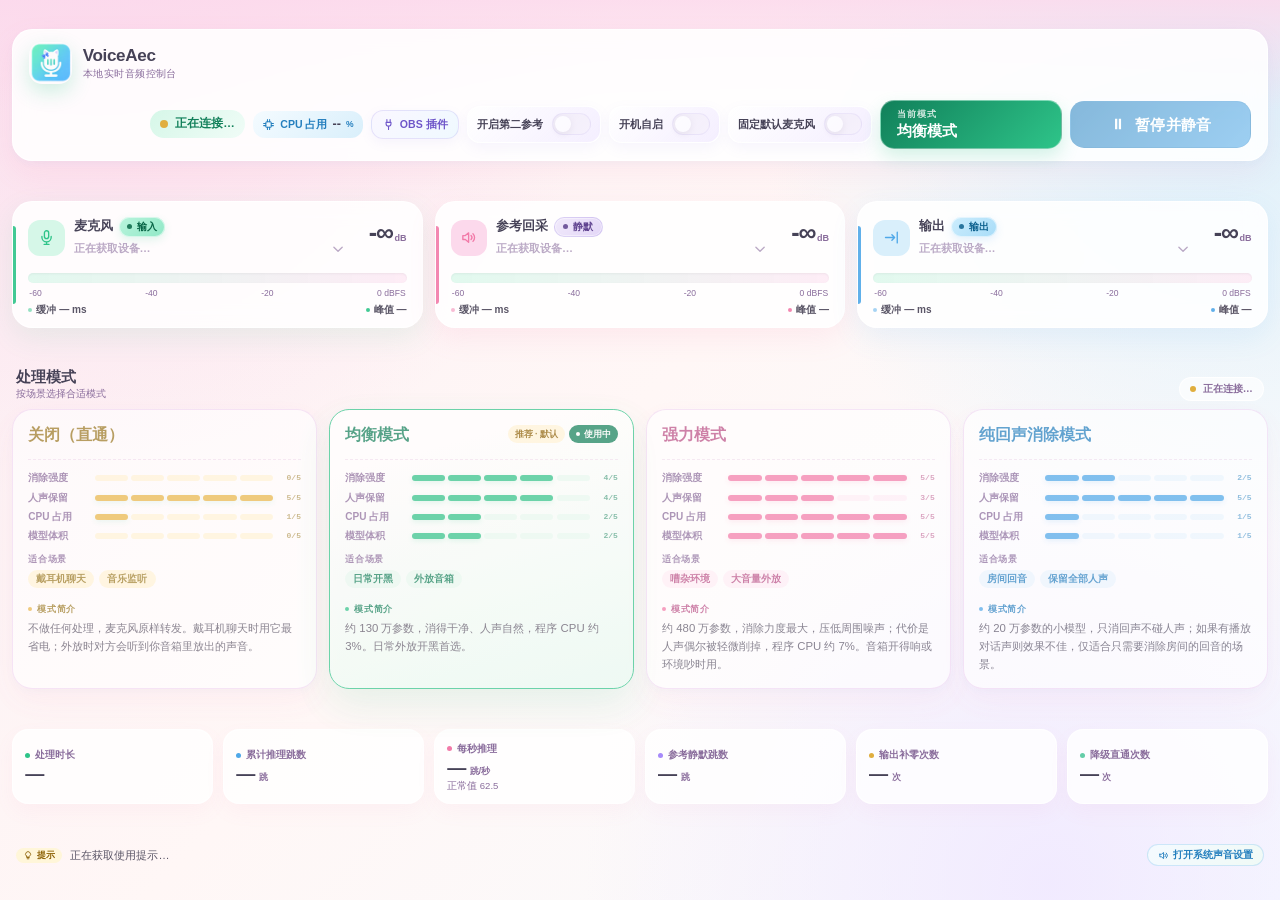
==== commit d2bb7ccf: "release: v0.6.3 boot default-mic pin & startup fallback auto-revert" ====
--- a/wwwroot/index.html
+++ b/wwwroot/index.html
@@ -256,6 +256,8 @@
     min-height: 68px;
     display: flex;
     align-items: center;
+    flex-wrap: wrap;
+    row-gap: 8px;
     gap: 16px;
     padding: 11px 16px;
     border-radius: var(--radius);
@@ -3167,6 +3169,13 @@
       <div class="top-switch" id="autostartField" data-enabled="false" title="开机后自动在后台运行，无需手动启动">
         <span class="top-switch-label">开机自启</span>
         <button class="toggle" id="autostartToggle" type="button" role="switch" aria-checked="false" aria-label="开机自启，正在读取" disabled>
+          <span class="toggle-thumb" aria-hidden="true"></span>
+        </button>
+      </div>
+
+      <div class="top-switch" id="pinDefaultField" data-enabled="false" title="开机时把系统默认麦克风钉回虚拟麦克风（CABLE Output），钉回后不再检测；暂停处理时不纠偏">
+        <span class="top-switch-label">固定默认麦克风</span>
+        <button class="toggle" id="pinDefaultToggle" type="button" role="switch" aria-checked="false" aria-label="固定默认麦克风，正在读取" disabled>
           <span class="toggle-thumb" aria-hidden="true"></span>
         </button>
       </div>
@@ -3866,6 +3875,8 @@
     modeBadgeText: $('modeBadgeText'),
     autostartField: $('autostartField'),
     autostartToggle: $('autostartToggle'),
+    pinDefaultField: $('pinDefaultField'),
+    pinDefaultToggle: $('pinDefaultToggle'),
     ref2TopSwitch: $('ref2TopSwitch'),
     ref2TopToggle: $('ref2TopToggle'),
     switchState: $('switchState'),
@@ -3948,6 +3959,8 @@
     'OBS 插件': 'OBS plugin',
     '开启第二参考': 'Enable second reference',
     '开机自启': 'Start with Windows',
+    '固定默认麦克风': 'Pin default mic',
+    '开机时把系统默认麦克风钉回虚拟麦克风（CABLE Output），钉回后不再检测；暂停处理时不纠偏': 'Pin the system default microphone back to the virtual one (CABLE Output) at boot; stops checking once pinned; not enforced while paused',
     '当前模式': 'Current mode',
     '均衡模式': 'Balanced mode',
     '暂停并静音': 'Pause & mute',
@@ -4131,6 +4144,8 @@
     '已关闭': 'Off',
     '正在读取': 'Reading',
     '开机自启已开启。': 'Start with Windows enabled.',
+    '固定默认麦克风已开启。': 'Default microphone pin enabled.',
+    '固定默认麦克风已关闭。': 'Default microphone pin disabled.',
     '开机自启已关闭。': 'Start with Windows disabled.',
     '后端未确认设置': 'The app did not confirm the setting',
     '设置请求超时，请重试': 'The settings request timed out. Please try again.',
@@ -4209,11 +4224,13 @@
     [/^第二参考正在使用 (.*)，点击更换$/, (m) => `Second reference is using ${m[1]}; click to change`],
     [/^开启第二参考，(已开启|已关闭)$/, (m) => `Second reference: ${m[1] === '已开启' ? 'on' : 'off'}`],
     [/^开机自启，(正在保存|已开启|已关闭|正在读取)$/, (m) => `Start with Windows: ${ARIA_STATE_EN[m[1]]}`],
+    [/^固定默认麦克风，(正在保存|已开启|已关闭|正在读取)$/, (m) => `Pin default mic: ${ARIA_STATE_EN[m[1]]}`],
     [/^第二参考已设为 (.*)。$/, (m) => `Second reference set to ${m[1]}.`],
     [/^服务返回异常（HTTP (\d+)）$/, (m) => `The app returned an error (HTTP ${m[1]})`],
     [/^第二参考设置失败：(.*)$/, (m) => `Failed to set the second reference: ${translateCore(m[1])}`],
     [/^设备切换失败：(.*)$/, (m) => `Failed to switch device: ${translateCore(m[1])}`],
     [/^开机自启设置失败：(.*)$/, (m) => `Failed to change the start-with-Windows setting: ${translateCore(m[1])}`],
+    [/^固定默认麦克风设置失败：(.*)$/, (m) => `Failed to change the default-microphone pin setting: ${translateCore(m[1])}`],
     [/^正在自动重连 · 第 (\d+) 次$/, (m) => `Reconnecting automatically · attempt ${m[1]}`],
     [/^(运行中|已暂停 · 静音) · (.+)$/, (m) => `${translateCore(m[1])} · ${m[2]}`],
     [/^峰值 (-?[\d.]+) dB$/, (m) => `Peak ${m[1]} dB`],
@@ -4539,6 +4556,9 @@
     autostart: false,
     autostartKnown: false,
     autostartPending: false,
+    pinDefault: false,
+    pinDefaultKnown: false,
+    pinDefaultPending: false,
     polling: false,
     paused: false,
     pausePending: false,
@@ -5473,6 +5493,7 @@
     refreshModes();
     refreshSwitchState();
     renderAutostart();
+    renderPinDefault();
     renderDevicePickers();
     els.app.classList.toggle('is-paused', state.paused);
     els.pauseOutput.disabled = !state.connected || state.pausePending || state.localPending || state.serverSwitching;
@@ -5572,6 +5593,90 @@
     }
   }
 
+  function renderPinDefault() {
+    if (!els.pinDefaultToggle) return;
+
+    const pending = state.pinDefaultPending;
+    const known = state.pinDefaultKnown;
+    const enabled = state.pinDefault;
+    const ariaState = pending
+      ? '正在保存'
+      : (known ? (enabled ? '已开启' : '已关闭') : '正在读取');
+
+    els.pinDefaultToggle.setAttribute('aria-checked', enabled ? 'true' : 'false');
+    setAttr(els.pinDefaultToggle, 'aria-label', `固定默认麦克风，${ariaState}`);
+    els.pinDefaultToggle.disabled = !state.connected || !known || pending;
+
+    if (els.pinDefaultField) {
+      els.pinDefaultField.dataset.enabled = enabled ? 'true' : 'false';
+      els.pinDefaultField.classList.toggle('is-pending', pending);
+      els.pinDefaultField.setAttribute('aria-busy', pending ? 'true' : 'false');
+    }
+  }
+
+  function updatePinDefaultState(value) {
+    if (typeof value !== 'boolean') return;
+    state.pinDefaultKnown = true;
+    if (!state.pinDefaultPending) {
+      state.pinDefault = value;
+    }
+  }
+
+  async function changePinDefault() {
+    if (!state.connected || !state.pinDefaultKnown || state.pinDefaultPending) return;
+
+    const previous = state.pinDefault;
+    const next = !previous;
+    state.pinDefault = next;
+    state.pinDefaultPending = true;
+    refreshControls();
+
+    let failureMessage = '';
+
+    try {
+      const response = await fetchWithTimeout('/api/pin-default', {
+        method: 'POST',
+        headers: {
+          'Content-Type': 'text/plain',
+          Accept: 'application/json'
+        },
+        body: next ? 'true' : 'false'
+      }, AUTOSTART_TIMEOUT_MS);
+
+      let payload = null;
+      try {
+        payload = await response.json();
+      } catch (_) {
+        payload = null;
+      }
+
+      if (response.ok && payload && payload.ok === true) {
+        state.pinDefaultKnown = true;
+        if (typeof payload.pinDefaultMic === 'boolean') {
+          state.pinDefault = payload.pinDefaultMic;
+        }
+        setText(els.srStatus, state.pinDefault ? '固定默认麦克风已开启。' : '固定默认麦克风已关闭。');
+      } else if (payload && typeof payload.error === 'string' && payload.error.trim()) {
+        failureMessage = payload.error.trim();
+      } else {
+        failureMessage = response.ok
+          ? '后端未确认设置'
+          : `服务返回异常（HTTP ${response.status}）`;
+      }
+    } catch (error) {
+      failureMessage = error && error.name === 'AbortError'
+        ? '设置请求超时，请重试'
+        : '网络连接异常，请重试';
+    } finally {
+      if (failureMessage) {
+        state.pinDefault = previous;
+        showToast(`固定默认麦克风设置失败：${failureMessage}`, 'error');
+      }
+      state.pinDefaultPending = false;
+      refreshControls();
+    }
+  }
+
   function updateRun(data) {
     const uptime = toNumber(data.uptimeSec);
     state.paused = data.paused === true;
@@ -5700,6 +5805,7 @@
     updateStats(data);
     updateHint(data.hint);
     updateAutostartState(data.autostart);
+    updatePinDefaultState(data.pinDefaultMic);
     updateCableBanner(data.cableMissing);
     refreshControls();
     maybeRetryDevices();
@@ -6195,6 +6301,9 @@
   els.autostartToggle.addEventListener('click', () => {
     void changeAutostart();
   });
+  els.pinDefaultToggle.addEventListener('click', () => {
+    void changePinDefault();
+  });
   els.pauseOutput.addEventListener('click', () => { void changePaused(); });
   els.obsOpen.addEventListener('click', () => {
     els.obsDialog.showModal(); void refreshObsPlugin();
